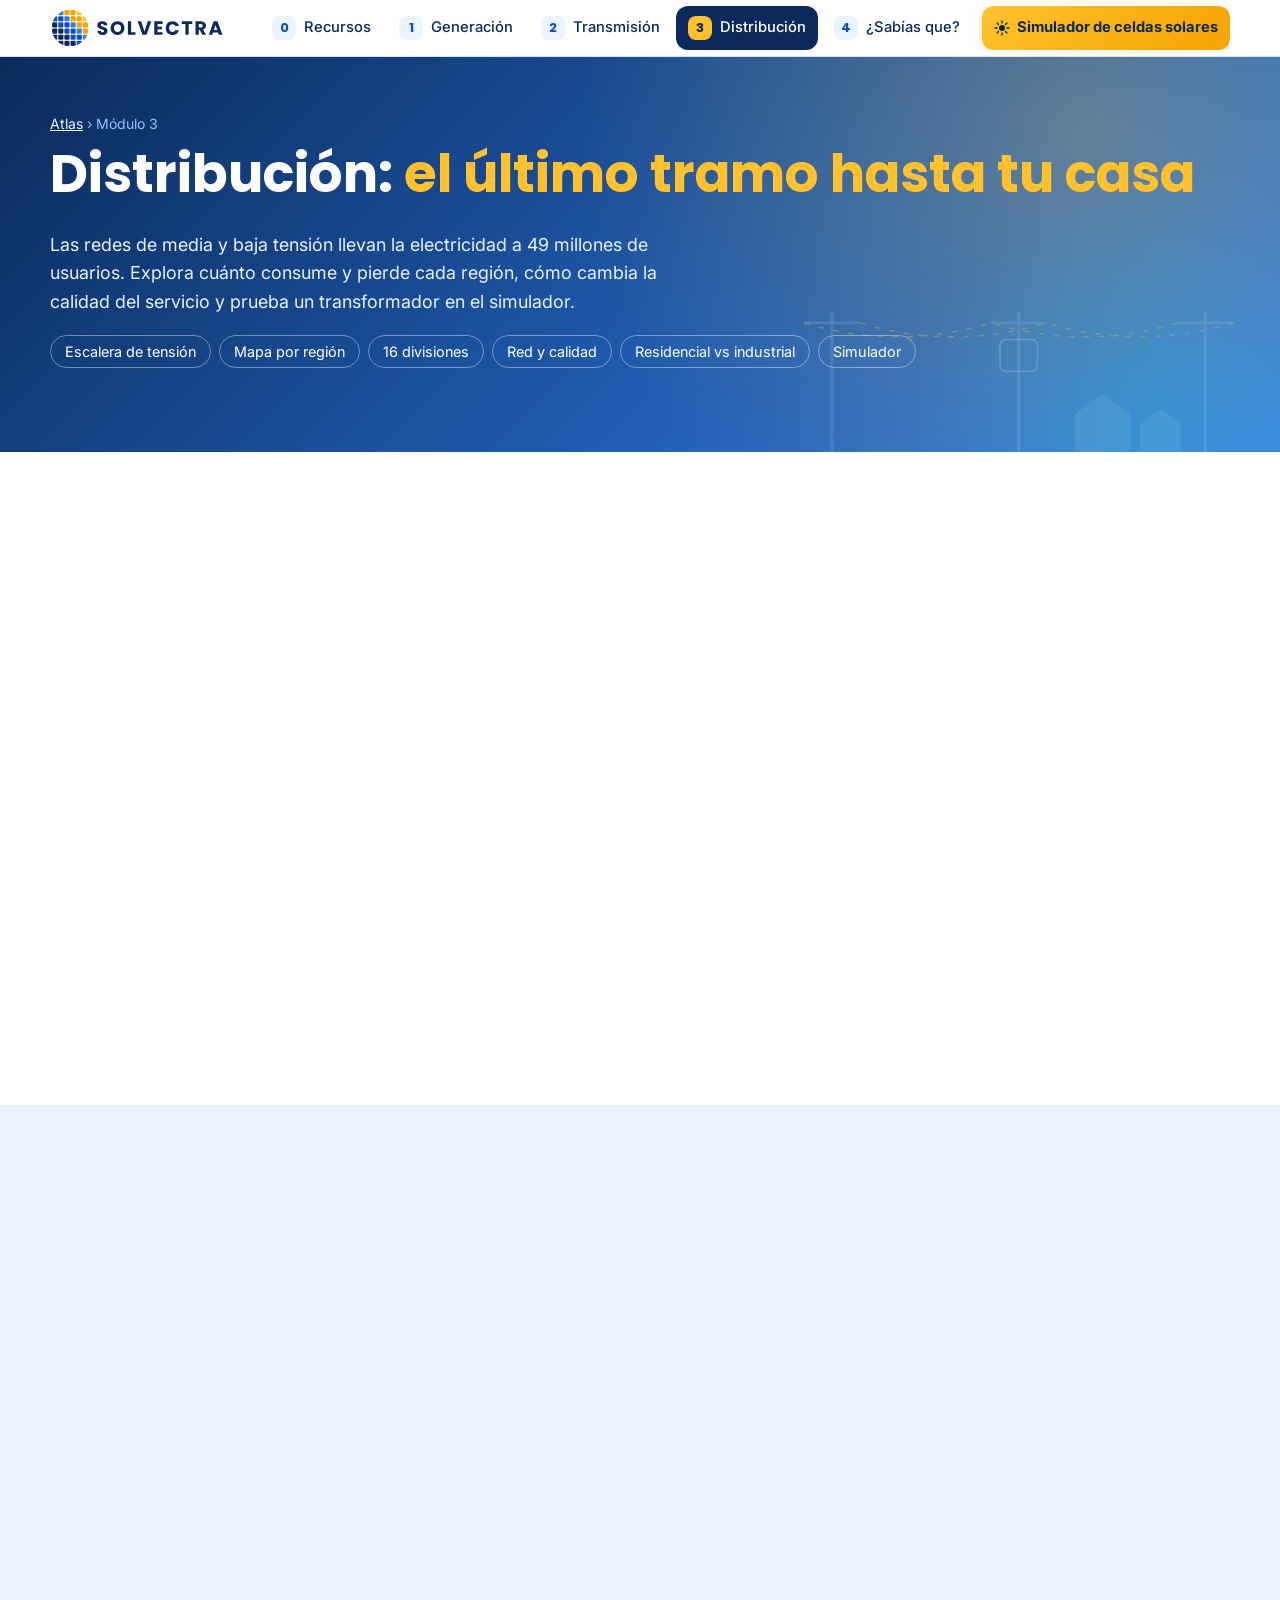
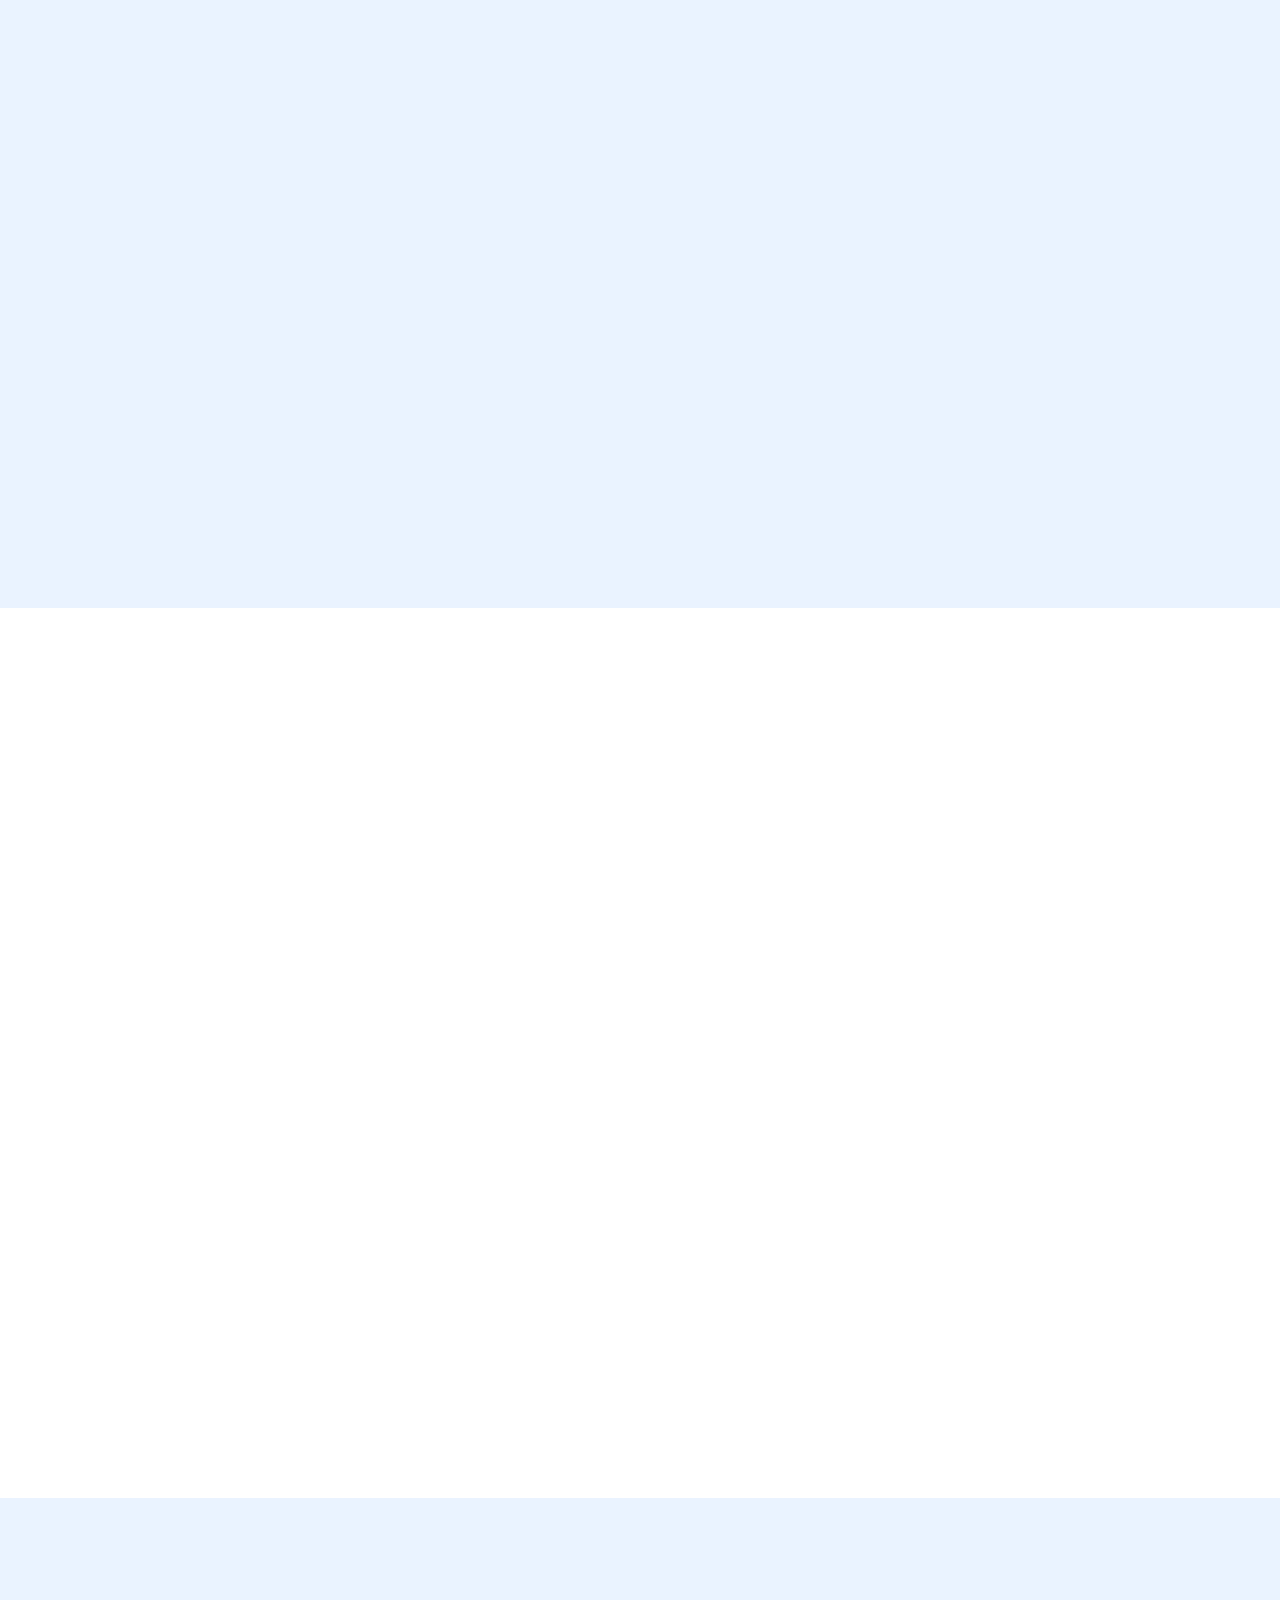
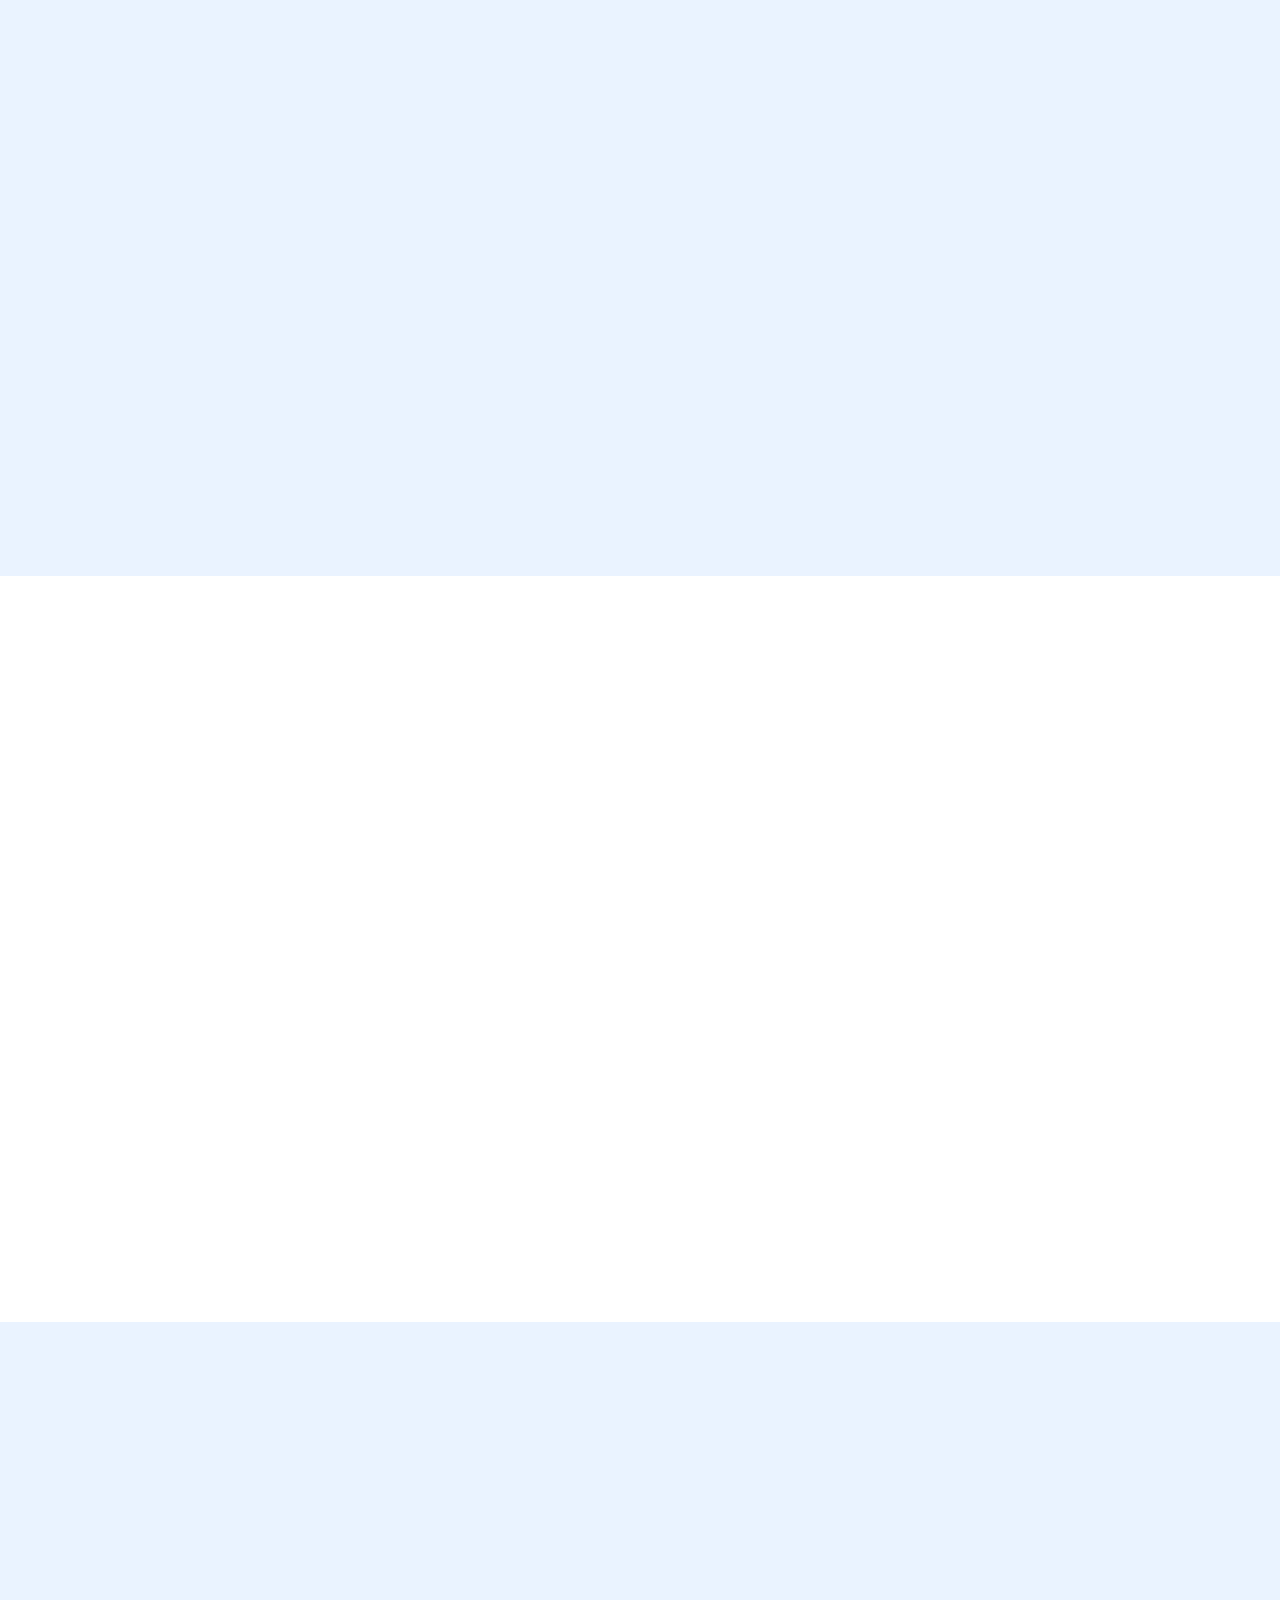
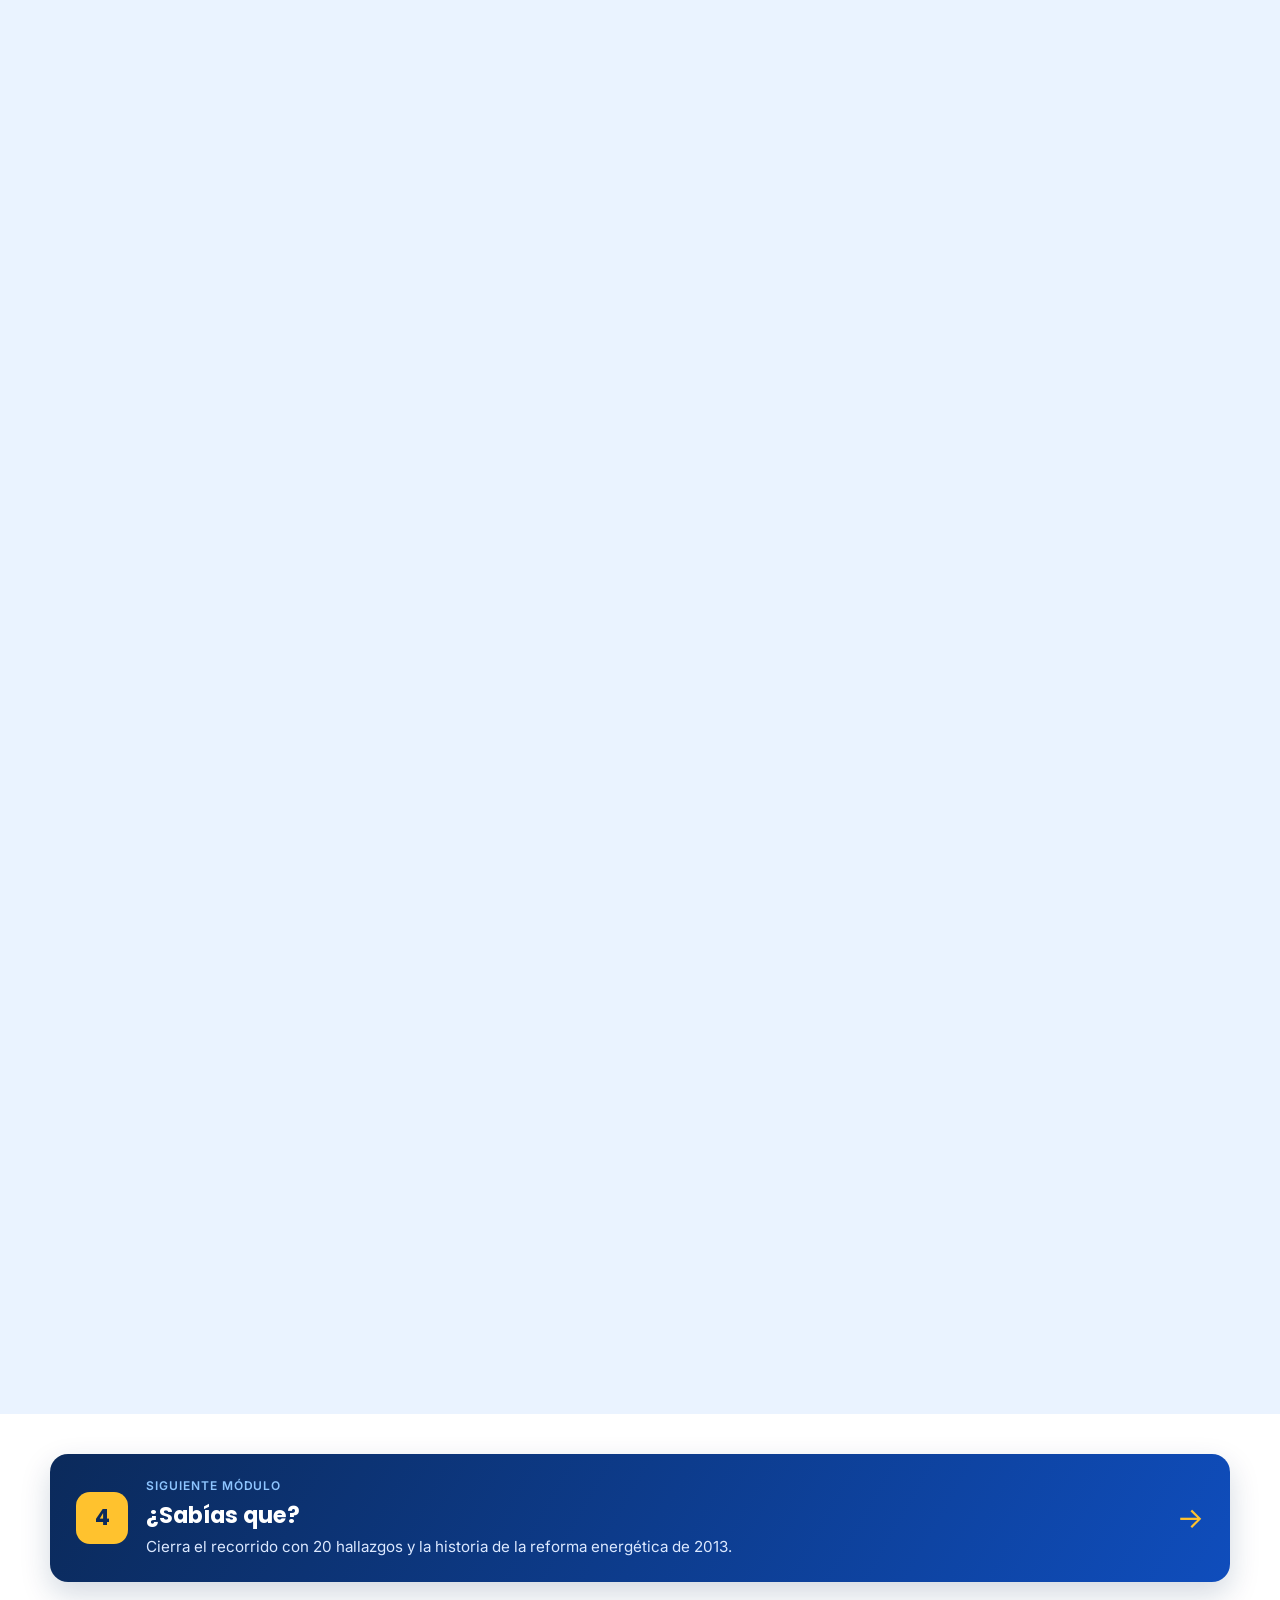
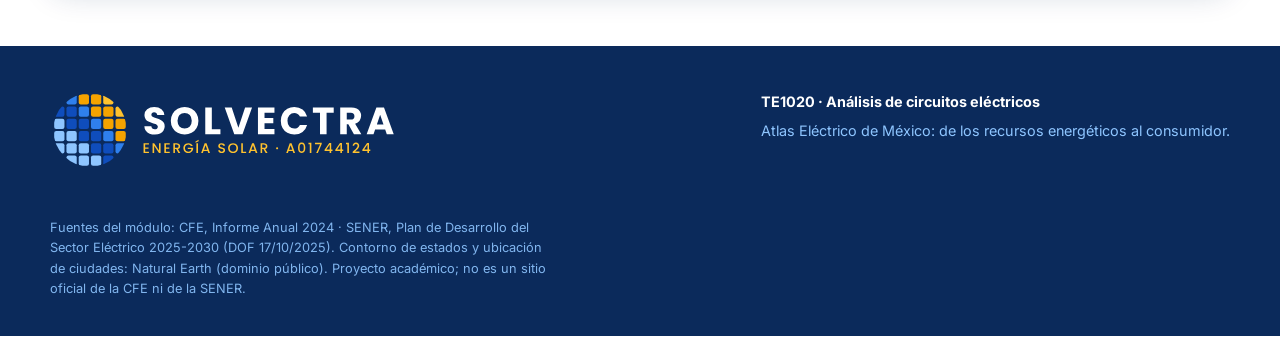
==== distribucion.html @ a03dd4be "Cambia el logo a Solvectra (barra, portada, pie, favicon e ícono) Co-Authored-By: Claude Opus 5.5 <n" ====
<!doctype html>
<html lang="es">
<head>
  <meta charset="utf-8">
  <meta name="viewport" content="width=device-width, initial-scale=1">
  <title>A01744124 · Atlas · 3 Distribución</title>
  <meta name="description" content="Módulo 3 del Atlas Eléctrico de México: usuarios, redes, pérdidas y calidad del servicio de distribución, y un simulador de transformador.">
  <meta name="theme-color" content="#0B2A5B">
  <link rel="icon" href="assets/favicon-solvectra.svg" type="image/svg+xml">
  <link rel="apple-touch-icon" href="assets/apple-touch-icon-solvectra.png">
  <link rel="preconnect" href="https://fonts.googleapis.com">
  <link rel="preconnect" href="https://fonts.gstatic.com" crossorigin>
  <link href="https://fonts.googleapis.com/css2?family=Inter:wght@400;500;600&family=Poppins:wght@600;700&display=swap" rel="stylesheet">
  <link rel="stylesheet" href="js/vendor/leaflet.css">
  <link rel="stylesheet" href="css/atlas.css?v=20261116">
</head>
<body>
<a class="saltar" href="#contenido">Saltar al contenido</a>

<header class="barra">
  <div class="contenedor">
    <a class="logo" href="index.html" aria-label="Atlas Eléctrico, inicio"><img src="assets/solvectra-horizontal.svg" alt="Solvectra"></a>
    <nav class="modulos" aria-label="Módulos del atlas">
      <a href="recursos.html"><span>0</span>Recursos</a>
      <a href="generacion.html"><span>1</span>Generación</a>
      <a href="transmision.html"><span>2</span>Transmisión</a>
      <a href="distribucion.html" aria-current="page"><span>3</span>Distribución</a>
      <a href="sabias-que.html"><span>4</span>¿Sabías que?</a>
      <a class="mod-solar" href="index.html#solar"><svg viewBox="0 0 24 24" width="16" height="16" aria-hidden="true" fill="currentColor"><circle cx="12" cy="12" r="4.5"/><path d="M12 1.5v3M12 19.5v3M1.5 12h3M19.5 12h3M4.6 4.6l2.1 2.1M17.3 17.3l2.1 2.1M4.6 19.4l2.1-2.1M17.3 6.7l2.1-2.1" stroke="currentColor" stroke-width="2" stroke-linecap="round" fill="none"/></svg>Simulador de celdas solares</a>
    </nav>
  </div>
</header>

<main id="contenido">
  <div class="hero hero-mod hero-gen hero-dx">
    <svg class="hero-torres" viewBox="0 0 600 200" aria-hidden="true" preserveAspectRatio="xMaxYMax meet">
      <g fill="none" stroke="rgba(255,255,255,.22)" stroke-width="3">
        <path d="M120 200 V50 M90 62 H150"/><path d="M320 200 V50 M290 62 H350"/><path d="M520 200 V50 M490 62 H550"/>
      </g>
      <rect x="300" y="80" width="40" height="34" rx="6" fill="none" stroke="rgba(255,255,255,.35)" stroke-width="2"/>
      <g fill="none" stroke="rgba(255,194,46,.6)" stroke-width="1.6">
        <path class="cable" d="M90 62 Q 190 92 290 62 Q 390 92 490 62"/><path class="cable" d="M150 62 Q 250 92 350 62 Q 450 92 550 62"/>
      </g>
      <g fill="rgba(255,255,255,.18)"><path d="M380 200 V160 l30 -22 30 22 V200z"/><path d="M450 200 V170 l22 -16 22 16 V200z"/></g>
    </svg>
    <div class="contenedor">
      <div>
        <p class="migas"><a href="index.html">Atlas</a> › Módulo 3</p>
        <h1>Distribución: <span>el último tramo hasta tu casa</span></h1>
        <p class="sub">Las redes de media y baja tensión llevan la electricidad a 49 millones de usuarios. Explora cuánto consume y pierde cada región, cómo cambia la calidad del servicio y prueba un transformador en el simulador.</p>
        <ul class="chips chips-hero" aria-label="Secciones del módulo"><li><a href="#cadena" style="color:inherit">Escalera de tensión</a></li><li><a href="#regiones" style="color:inherit">Mapa por región</a></li><li><a href="#divisiones" style="color:inherit">16 divisiones</a></li><li><a href="#red" style="color:inherit">Red y calidad</a></li><li><a href="#usuarios" style="color:inherit">Residencial vs industrial</a></li><li><a href="#simulador" style="color:inherit">Simulador</a></li></ul>
        <div class="hero-stats" id="hero-stats" aria-live="polite"></div>
      </div>
    </div>
  </div>

  <!-- Cadena de tensión -->
  <section id="cadena">
    <div class="contenedor revelar">
      <span class="etiqueta">¿Cómo baja la tensión?</span>
      <h2>De 400 kV al contacto de tu casa</h2>
      <p class="intro">Toca cada paso. La tensión se reduce en etapas con transformadores, porque la red de alta tensión es buena para viajar lejos y la baja tensión es segura para usar.</p>
      <div class="escalera" id="escalera" role="tablist" aria-label="Etapas de la tensión"></div>
      <div class="explica" id="escalera-explica" aria-live="polite"></div>
    </div>
  </section>

  <!-- Mapa por región -->
  <section id="regiones" class="alt">
    <div class="contenedor revelar">
      <span class="etiqueta">Mapa · Regiones de control</span>
      <h2>¿Dónde están los usuarios y dónde se pierde la energía?</h2>
      <p class="intro">Cada burbuja es una región del Plan: sus 7 gerencias del SIN y los tres sistemas de Baja California. Su tamaño muestra el indicador que elijas. Toca una burbuja para ver sus datos.</p>
      <div class="capa-bar">
        <div class="segmentado" role="group" aria-label="Indicador" id="ind">
          <button type="button" data-ind="usuarios" aria-pressed="true">Usuarios</button>
          <button type="button" data-ind="consumo" aria-pressed="false">Consumo final</button>
          <button type="button" data-ind="perdidas" aria-pressed="false">Pérdidas</button>
          <button type="button" data-ind="pperd" aria-pressed="false">Pérdidas %</button>
          <button type="button" data-ind="kwh" aria-pressed="false">kWh por habitante</button>
        </div>
        <div class="segmentado" role="group" aria-label="Año" id="anio-r">
          <button type="button" data-anio="2022" aria-pressed="false">2022</button><button type="button" data-anio="2023" aria-pressed="false">2023</button><button type="button" data-anio="2024" aria-pressed="true">2024</button>
        </div>
      </div>
      <div class="mapa-layout">
        <div class="mapa-envoltura">
          <div class="mapa mapa-tx" id="mapa" aria-label="Mapa de burbujas por región de control"></div>
          <ul class="leyenda" style="margin-top:10px" id="ley-mapa"></ul>
        </div>
        <aside class="detalle" id="detalle" aria-live="polite"></aside>
      </div>
      <div class="aviso" style="margin-top:16px"><strong>¿Por qué no hay un mapa de las 16 divisiones de la CFE?</strong> Los documentos del proyecto no publican el territorio de cada división, y sus límites no coinciden con los de los estados. Para no inventar fronteras, el mapa usa las regiones de control del Plan, que sí traen usuarios, consumo y pérdidas. Las 16 divisiones aparecen abajo con los datos que la CFE publica por división.</div>
      <p class="fuente" style="margin-top:14px" id="fuente-mapa"></p>
    </div>
  </section>

  <!-- Divisiones -->
  <section id="divisiones">
    <div class="contenedor revelar">
      <span class="etiqueta">Las 16 divisiones de distribución de la CFE</span>
      <h2>Lo que la CFE publica por división</h2>
      <p class="intro" id="intro-div"></p>
      <article class="panel" aria-labelledby="t-div">
        <div class="cab"><div><h3 id="t-div">Divisiones de distribución</h3><p class="desc" id="desc-div"></p></div>
          <button class="filtro" type="button" data-tabla="tabla-div" aria-expanded="false" aria-controls="tabla-div">Ver tabla</button></div>
        <div class="capa-bar" style="margin-top:0">
          <div class="segmentado" role="group" aria-label="Indicador por división">
            <button type="button" data-div="gd" aria-pressed="true">Solicitudes de generación distribuida</button>
            <button type="button" data-div="quejas" aria-pressed="false">Quejas ante Profeco</button>
          </div>
          <div class="segmentado" role="group" aria-label="Año">
            <button type="button" data-da="2022" aria-pressed="false">2022</button><button type="button" data-da="2023" aria-pressed="false">2023</button><button type="button" data-da="2024" aria-pressed="true">2024</button>
          </div>
        </div>
        <div class="lienzo" style="height:460px"><canvas id="g-div" role="img" aria-label="Barras horizontales por división de distribución"></canvas></div>
        <div class="tabla-envoltura" id="tabla-div" hidden></div>
        <p class="fuente" id="fuente-div"></p>
      </article>
    </div>
  </section>

  <!-- Red y calidad -->
  <section id="red" class="alt">
    <div class="contenedor revelar">
      <span class="etiqueta">Indicadores · Red, pérdidas y continuidad</span>
      <h2>La red de distribución de la CFE</h2>
      <div class="rejilla c2">
        <article class="panel" aria-labelledby="t-redes">
          <h3 id="t-redes">Kilómetros de red, 2024</h3>
          <p class="desc">Media tensión (más de 1 kV y menos de 69 kV) y baja tensión (1 kV o menos).</p>
          <div class="lienzo" style="height:240px"><canvas id="g-redes" role="img" aria-label="Barras de kilómetros de líneas de media, baja tensión y subtransmisión"></canvas></div>
          <div class="equipos" id="equipos"></div>
          <p class="fuente" id="fuente-redes"></p>
        </article>
        <article class="panel" aria-labelledby="t-cal">
          <h3 id="t-cal">Pérdidas y continuidad, 2022-2024</h3>
          <p class="desc">Indicadores del tablero de CFE Distribución. Menos es mejor en los cuatro.</p>
          <div class="multiples dx-mult" id="calidad"></div>
          <p class="fuente" id="fuente-cal"></p>
        </article>
      </div>
    </div>
  </section>

  <!-- Residencial vs industrial -->
  <section id="usuarios">
    <div class="contenedor revelar">
      <span class="etiqueta">Residencial contra industrial</span>
      <h2>Muchos usuarios, poco consumo; pocos usuarios, mucho consumo</h2>
      <p class="intro">Compara qué parte de los usuarios y qué parte de la energía vendida corresponde a cada tarifa del Suministro Básico de la CFE en 2024.</p>
      <article class="panel" aria-labelledby="t-tar">
        <div class="cab"><div><h3 id="t-tar">Usuarios y consumo por tarifa, 2024</h3><p class="desc">Barras al 100 %. Pasa el cursor para ver las cifras.</p></div>
          <button class="filtro" type="button" data-tabla="tabla-tar" aria-expanded="false" aria-controls="tabla-tar">Ver tabla</button></div>
        <ul class="leyenda" id="ley-tar"></ul>
        <div class="lienzo" style="height:200px"><canvas id="g-tar" role="img" aria-label="Barras al 100 % de usuarios y consumo por tarifa"></canvas></div>
        <div class="tabla-envoltura" id="tabla-tar" hidden></div>
        <div class="rejilla c2" id="contraste"></div>
        <p class="fuente" id="fuente-tar"></p>
      </article>
    </div>
  </section>

  <!-- Simulador -->
  <section id="simulador" class="alt">
    <div class="contenedor revelar">
      <span class="etiqueta">Simulador de transformador</span>
      <h2>Un transformador ideal, por dentro</h2>
      <p class="intro">Cambia la tensión del primario, la relación de espiras y la potencia aparente. La potencia que entra es la que sale; lo que cambia es el reparto entre tensión y corriente.</p>
      <div class="simulador">
        <div class="panel">
          <h3>Controles</h3>
          <div class="control">
            <label for="s-vp"><span>Tensión primaria, V<sub>p</sub></span> <span class="und">V</span></label>
            <div class="par"><input type="range" id="s-vp" min="120" max="34500" step="10" value="13800"><input type="number" id="n-vp" min="120" max="34500" step="10" value="13800" aria-label="Tensión primaria en volts"></div>
            <div class="filtros" id="vp-rapidos" role="group" aria-label="Tensiones de media tensión"></div>
          </div>
          <div class="control">
            <label for="s-a"><span>Relación de espiras, N<sub>p</sub> / N<sub>s</sub></span> <span class="und">adimensional</span></label>
            <div class="par"><input type="range" id="s-a" min="0.5" max="200" step="0.5" value="60"><input type="number" id="n-a" min="0.5" max="200" step="0.5" value="60" aria-label="Relación de espiras"></div>
          </div>
          <div class="control">
            <label for="s-s"><span>Potencia aparente, S</span> <span class="und">kVA</span></label>
            <div class="par"><input type="range" id="s-s" min="1" max="500" step="0.5" value="75"><input type="number" id="n-s" min="1" max="500" step="0.5" value="75" aria-label="Potencia aparente en kVA"></div>
          </div>
          <div class="botones"><button type="button" class="filtro" id="t-reset">Restablecer valores</button></div>
          <p class="aviso" style="margin-top:14px">Valores iniciales de ejemplo: 13,800 V (13.8 kV es un nivel de tensión que aparece en el Plan, Tabla 4.10), relación 60 y 75 kVA. No describen un transformador real de la CFE.</p>
        </div>
        <div class="panel">
          <h3>Resultados</h3>
          <div class="trafo" id="trafo" aria-hidden="true"></div>
          <div class="formula">V<sub>s</sub> = V<sub>p</sub> × N<sub>s</sub> / N<sub>p</sub></div>
          <div class="res-fila"><span>Tensión secundaria</span><output class="resultado" id="o-vs"></output></div>
          <div class="formula">I<sub>p</sub> = S / V<sub>p</sub> &nbsp;·&nbsp; I<sub>s</sub> = S / V<sub>s</sub></div>
          <div class="res-fila"><span>Corriente primaria</span><output class="resultado sec" id="o-ip"></output></div>
          <div class="res-fila"><span>Corriente secundaria</span><output class="resultado" id="o-is"></output></div>
          <div class="formula">V<sub>p</sub> × I<sub>p</sub> = V<sub>s</sub> × I<sub>s</sub></div>
          <div class="res-fila"><span>Comprobación</span><output class="resultado sec" id="o-chk"></output></div>
          <div id="o-tipo"></div>
          <details class="pasos"><summary>Ver el cálculo paso a paso</summary><div id="o-pasos"></div></details>
        </div>
      </div>
      <div class="rejilla c2" style="margin-top:20px">
        <article class="panel" aria-labelledby="t-tv">
          <h3 id="t-tv">Primario contra secundario</h3>
          <p class="desc">Escala logarítmica: la tensión baja tantas veces como sube la corriente.</p>
          <ul class="leyenda"><li><i style="background:#0F4DBC"></i>Primario</li><li><i style="background:#F5A300"></i>Secundario</li></ul>
          <div class="lienzo" style="height:260px"><canvas id="g-tv" role="img" aria-label="Barras de tensión y corriente en primario y secundario"></canvas></div>
        </article>
        <article class="panel" aria-labelledby="t-ta">
          <h3 id="t-ta">Tensión secundaria según la relación de espiras</h3>
          <p class="desc">Con tu tensión primaria. El punto marca tu relación.</p>
          <div class="lienzo" style="height:260px"><canvas id="g-ta" role="img" aria-label="Curva de tensión secundaria contra relación de espiras"></canvas></div>
        </article>
      </div>
      <article class="panel" style="margin-top:20px">
        <h3>Supuestos del transformador ideal</h3>
        <ul class="supuestos">
          <li><strong>Sin pérdidas.</strong> No hay pérdidas en el cobre (resistencia de los devanados) ni en el núcleo (histéresis y corrientes parásitas): la eficiencia es 100 % y V<sub>p</sub>·I<sub>p</sub> = V<sub>s</sub>·I<sub>s</sub>.</li>
          <li><strong>Acoplamiento perfecto.</strong> Todo el flujo magnético del primario atraviesa el secundario: no hay flujo de dispersión, por eso V<sub>p</sub>/V<sub>s</sub> = N<sub>p</sub>/N<sub>s</sub> exactamente.</li>
          <li><strong>Núcleo ideal.</strong> Permeabilidad infinita y sin saturación: no se necesita corriente de magnetización.</li>
          <li><strong>Monofásico o por fase.</strong> Las fórmulas son de un transformador monofásico. En uno trifásico se aplican por fase y la potencia total se reparte entre las tres.</li>
          <li><strong>Unidades consistentes.</strong> Tensión en volts (V), corriente en amperes (A), potencia aparente en voltamperes (VA): 1 kVA = 1,000 VA.</li>
          <li><strong>Un transformador real</strong> tiene eficiencia menor a 100 %, su tensión secundaria baja un poco con la carga y se calienta.</li>
        </ul>
        <p class="fuente">Fórmulas del enunciado del proyecto (TE1020). <span class="sello calculo">Cálculo</span> Todos los resultados del simulador son cálculos con los valores que eliges.</p>
      </article>
    </div>
  </section>
  <section class="siguiente-sec"><div class="contenedor"><a class="siguiente" href="sabias-que.html"><span class="sig-num">4</span><span><small>Siguiente módulo</small><strong>¿Sabías que?</strong><span class="sig-d">Cierra el recorrido con 20 hallazgos y la historia de la reforma energética de 2013.</span></span><span class="sig-flecha" aria-hidden="true">→</span></a></div></section>
</main>

<footer>
  <div class="contenedor">
    <img src="assets/solvectra-horizontal-oscuro.svg" alt="Solvectra · Energía solar · A01744124">
    <div>
      <p><strong style="color:#fff">TE1020 · Análisis de circuitos eléctricos</strong></p>
      <p>Atlas Eléctrico de México: de los recursos energéticos al consumidor.</p>
    </div>
    <p class="aparte">Fuentes del módulo: CFE, Informe Anual 2024 · SENER, Plan de Desarrollo del Sector Eléctrico 2025-2030 (DOF 17/10/2025). Contorno de estados y ubicación de ciudades: Natural Earth (dominio público). Proyecto académico; no es un sitio oficial de la CFE ni de la SENER.</p>
  </div>
</footer>
<a class="arriba" href="#" aria-label="Volver arriba">↑</a>

<script src="js/vendor/chart.umd.min.js"></script>
<script src="js/vendor/leaflet.js"></script>
<script src="js/distribucion.js?v=20261108b"></script>
<script>(function(){var n=document.querySelector(".modulos"),a=n&&n.querySelector("[aria-current]");if(n&&a&&n.scrollWidth>n.clientWidth){n.scrollLeft=a.offsetLeft-(n.clientWidth-a.offsetWidth)/2;}})();</script>
<script>(function(){var b=document.querySelector(".arriba");if(!b)return;function f(){b.classList.toggle("visible",scrollY>innerHeight*0.8);}addEventListener("scroll",f,{passive:true});f();})();</script>
</body>
</html>
---- css/atlas.css ----
/* =========================================================
   Atlas Eléctrico de México · A01744124
   Base: hoja de estilos de la landing Photon Labs (misma marca).
   Se conservan tokens, tipografías, tarjetas, hero y pie;
   se agregan componentes de tablero (datos, fuentes, mapas, gráficas).
   ========================================================= */
:root {
  /* Marca (idénticos a la landing y a paleta.json) */
  --azul-marino: #0B2A5B;
  --azul-principal: #0F4DBC;
  --azul-brillante: #2F80ED;
  --azul-cielo: #8EC5FF;
  --azul-hielo: #EAF3FF;
  --cian: #19C3E6;
  --amarillo: #FFC22E;
  --ambar: #F5A300;
  --crema: #FFF4D1;
  --tinta: #101828;
  --gris: #5B6B85;
  --borde: #D3E3FA;
  --blanco: #FFFFFF;
  --degradado: linear-gradient(135deg, #0B2A5B, #2F80ED);
  --degradado-sol: linear-gradient(135deg, #FFC22E, #F5A300);
  --radio: 20px;
  --sombra: 0 10px 30px rgba(11, 42, 91, .10);
  --fuente: "Inter", system-ui, -apple-system, "Segoe UI", Roboto, sans-serif;
  --fuente-titulos: "Poppins", "Inter", system-ui, sans-serif;

  /* Nuevo: tecnologías (paleta validada: CVD ΔE ≥ 9.1, normal ΔE ≥ 15 en orden de pila) */
  --t-carbon: #eb6834;
  --t-termica: #6250d6;
  --t-cc: #e34948;
  --t-nuclear: #008300;
  --t-otras: #e87ba4;
  --t-hidro: #2a78d6;
  --t-eolica: #1baf7a;
  --t-solar: #eda100;

  /* Nuevo: estados del dato (siempre con texto, nunca solo color) */
  --dato-oficial: #0F4DBC;
  --dato-calculo: #6B4E00;
  --dato-nd: #5B6B85;
}

* { box-sizing: border-box; }
[hidden] { display: none !important; }
html { scroll-behavior: smooth; }
body { margin: 0; font-family: var(--fuente); color: var(--tinta); background: var(--blanco); line-height: 1.6; -webkit-font-smoothing: antialiased; }
img, svg { max-width: 100%; display: block; }
a { color: var(--azul-principal); }
.contenedor { width: min(1180px, 100% - 32px); margin-inline: auto; }
h1, h2, h3, h4 { font-family: var(--fuente-titulos); line-height: 1.15; margin: 0 0 .5em; color: var(--azul-marino); }
h2 { font-size: clamp(1.6rem, 3.2vw, 2.3rem); font-weight: 700; }
h3 { font-size: 1.12rem; font-weight: 600; }
p { margin: 0 0 1em; }
:focus-visible { outline: 3px solid var(--amarillo); outline-offset: 2px; border-radius: 6px; }
.saltar { position: absolute; left: -999px; top: 8px; background: var(--amarillo); color: var(--azul-marino); padding: 8px 14px; border-radius: 999px; font-weight: 600; z-index: 50; }
.saltar:focus { left: 16px; }

/* ---------- Barra superior + navegación de módulos ---------- */
.barra { position: sticky; top: 0; z-index: 20; background: rgba(255,255,255,.94); backdrop-filter: blur(8px); border-bottom: 1px solid var(--borde); }
.barra .contenedor { display: flex; align-items: center; justify-content: space-between; gap: 16px; padding-block: 6px; }
.barra .logo img { height: 40px; width: auto; }
.modulos { display: flex; gap: 4px; overflow-x: auto; scrollbar-width: none; }
.modulos::-webkit-scrollbar { display: none; }
.modulos a { display: flex; align-items: center; gap: 8px; white-space: nowrap; text-decoration: none; color: var(--azul-marino); font-weight: 500; font-size: .92rem; padding: 10px 12px; border-radius: 12px; min-height: 44px; }
.modulos a span { display: inline-grid; place-items: center; width: 24px; height: 24px; border-radius: 8px; background: var(--azul-hielo); color: var(--azul-principal); font-family: var(--fuente-titulos); font-weight: 700; font-size: .8rem; }
.modulos a:hover { background: var(--azul-hielo); }
.modulos a[aria-current="page"] { background: var(--azul-marino); color: var(--blanco); }
.modulos a[aria-current="page"] span { background: var(--amarillo); color: var(--azul-marino); }

/* ---------- Hero (igual a la landing) ---------- */
.hero { background: radial-gradient(circle at 85% 20%, rgba(255,194,46,.28), transparent 45%), var(--degradado); color: var(--blanco); padding: clamp(44px, 7vw, 88px) 0; }
.hero .contenedor { display: grid; grid-template-columns: 1.3fr .8fr; gap: 48px; align-items: center; }
.hero h1 { color: var(--blanco); font-size: clamp(2rem, 4.6vw, 3.3rem); font-weight: 700; }
.hero h1 span { color: var(--amarillo); }
.hero p.sub { font-size: 1.12rem; color: var(--azul-hielo); max-width: 58ch; }
.hero .etiqueta { color: var(--azul-cielo); }
.hero-mod { padding: clamp(32px, 5vw, 56px) 0; }
.hero-mod .contenedor { grid-template-columns: 1fr; }
.migas { font-size: .88rem; color: var(--azul-cielo); margin-bottom: 8px; }
.migas a { color: var(--azul-hielo); }
.chips { display: flex; flex-wrap: wrap; gap: 8px; margin: 24px 0 32px; padding: 0; list-style: none; }
.chips li { border: 1px solid rgba(255,255,255,.4); border-radius: 999px; padding: 4px 14px; font-size: .9rem; color: var(--blanco); }
.botones { display: flex; flex-wrap: wrap; gap: 12px; }
.btn { display: inline-flex; align-items: center; min-height: 44px; padding: 10px 24px; border-radius: 999px; font-weight: 600; text-decoration: none; transition: transform .15s ease; border: 0; cursor: pointer; font: inherit; font-weight: 600; }
.btn:hover { transform: translateY(-2px); }
.btn-primario { background: var(--degradado-sol); color: var(--azul-marino); }
.btn-secundario { border: 2px solid rgba(255,255,255,.6); color: var(--blanco); background: transparent; }
.tarjeta-id { background: var(--blanco); border-radius: 28px; padding: 28px 24px 24px; box-shadow: 0 20px 50px rgba(0,0,0,.25); text-align: center; }
.tarjeta-id img { width: min(280px, 100%); margin-inline: auto; }
.tarjeta-id p { margin: 8px 0 0; font-size: .9rem; color: var(--gris); }
.tarjeta-id strong { color: var(--azul-marino); }

/* ---------- Secciones y tarjetas (iguales a la landing) ---------- */
section { padding: clamp(44px, 6vw, 76px) 0; }
section.alt { background: var(--azul-hielo); }
.etiqueta { display: inline-block; font-size: .8rem; font-weight: 600; letter-spacing: .08em; text-transform: uppercase; color: var(--azul-principal); margin-bottom: 8px; }
.intro { max-width: 72ch; color: var(--gris); font-size: 1.05rem; }
.rejilla { display: grid; gap: 20px; margin-top: 28px; }
.rejilla.c2 { grid-template-columns: repeat(2, 1fr); }
.rejilla.c3 { grid-template-columns: repeat(3, 1fr); }
.rejilla.c4 { grid-template-columns: repeat(4, 1fr); }
.rejilla.c5 { grid-template-columns: repeat(5, 1fr); }
.tarjeta { background: var(--blanco); border: 1px solid var(--borde); border-radius: var(--radio); padding: 24px; box-shadow: var(--sombra); }
.tarjeta p:last-child { margin-bottom: 0; }
.tarjeta .num { display: inline-grid; place-items: center; width: 40px; height: 40px; border-radius: 12px; background: var(--degradado); color: var(--blanco); font-family: var(--fuente-titulos); font-weight: 700; margin-bottom: 12px; }
.cita { border-left: 5px solid var(--amarillo); background: var(--blanco); padding: 18px 22px; border-radius: 0 var(--radio) var(--radio) 0; margin-top: 24px; color: var(--azul-marino); }

/* Tarjeta de módulo (portada) */
a.tarjeta-mod { text-decoration: none; color: inherit; display: flex; flex-direction: column; transition: transform .15s ease, box-shadow .15s ease; }
a.tarjeta-mod:hover { transform: translateY(-3px); box-shadow: 0 16px 36px rgba(11,42,91,.16); }
.tarjeta-mod p { color: var(--gris); font-size: .95rem; }
.tarjeta-mod .ir { margin-top: auto; font-weight: 600; color: var(--azul-principal); font-size: .92rem; }

/* ---------- Flujo de la energía ---------- */
.flujo { display: flex; align-items: stretch; gap: 8px; margin-top: 28px; flex-wrap: wrap; }
.flujo .paso { flex: 1 1 150px; background: var(--azul-marino); color: var(--blanco); border-radius: var(--radio); padding: 18px; text-align: center; }
.flujo .paso strong { display: block; font-family: var(--fuente-titulos); font-size: 1.02rem; }
.flujo .paso small { color: var(--azul-cielo); }
.flujo .flecha { align-self: center; color: var(--azul-principal); font-size: 1.6rem; font-weight: 700; }

/* ---------- NUEVO: sello de tipo de dato y alcance ---------- */
.sello { align-self: flex-start; width: max-content; display: inline-flex; align-items: center; gap: 6px; font-size: .75rem; font-weight: 600; letter-spacing: .02em; padding: 2px 10px; border-radius: 999px; border: 1px solid currentColor; white-space: nowrap; }
.sello::before { content: ""; width: 8px; height: 8px; border-radius: 50%; background: currentColor; }
.sello.oficial { color: var(--dato-oficial); background: var(--azul-hielo); }
.sello.calculo { color: var(--dato-calculo); background: var(--crema); }
.sello.calculo::before { border-radius: 2px; transform: rotate(45deg); }
.sello.nd { color: var(--dato-nd); background: #F2F4F8; border-style: dashed; }
.sello.nd::before { background: transparent; border: 2px solid currentColor; width: 6px; height: 6px; }
.alcance { font-size: .75rem; font-weight: 600; color: var(--azul-marino); background: var(--blanco); border: 1px solid var(--borde); border-radius: 6px; padding: 2px 8px; }

/* ---------- NUEVO: indicadores (KPI) ---------- */
.kpis { display: grid; grid-template-columns: repeat(4, 1fr); gap: 16px; margin-top: 24px; }
.kpi { background: var(--blanco); border: 1px solid var(--borde); border-radius: var(--radio); padding: 18px 20px; box-shadow: var(--sombra); display: flex; flex-direction: column; gap: 6px; }
.kpi .cab { display: flex; justify-content: space-between; align-items: center; gap: 8px; flex-wrap: wrap; }
.kpi .nombre { font-size: .88rem; color: var(--gris); font-weight: 500; }
.kpi .valor { font-family: var(--fuente-titulos); font-weight: 700; font-size: clamp(1.6rem, 3vw, 2.1rem); color: var(--azul-marino); line-height: 1.1; font-variant-numeric: tabular-nums; }
.kpi .valor small { font-family: var(--fuente); font-size: .9rem; font-weight: 500; color: var(--gris); }
.kpi .valor.nd { font-size: 1.15rem; color: var(--dato-nd); }
.kpi .pie { font-size: .78rem; color: var(--gris); border-top: 1px solid var(--borde); padding-top: 8px; margin-top: auto; }

/* ---------- NUEVO: tarjeta de gráfica / mapa ---------- */
.panel { background: var(--blanco); border: 1px solid var(--borde); border-radius: var(--radio); box-shadow: var(--sombra); padding: 20px; display: flex; flex-direction: column; gap: 12px; min-width: 0; }
.panel .cab { display: flex; justify-content: space-between; align-items: flex-start; gap: 12px; flex-wrap: wrap; }
.panel h3 { margin: 0; }
.panel .desc { margin: 2px 0 0; color: var(--gris); font-size: .92rem; }
.lienzo { position: relative; height: 340px; }
.mapa { height: 500px; border-radius: 14px; border: 1px solid var(--borde); overflow: hidden; background: var(--azul-hielo); }
.fuente { font-size: .78rem; color: var(--gris); border-top: 1px solid var(--borde); padding-top: 10px; }
.fuente strong { color: var(--azul-marino); font-weight: 600; }
.leyenda { display: flex; flex-wrap: wrap; gap: 6px 14px; list-style: none; margin: 0; padding: 0; font-size: .85rem; color: var(--tinta); }
.leyenda li { display: inline-flex; align-items: center; gap: 6px; }
.leyenda i { width: 12px; height: 12px; border-radius: 4px; display: inline-block; }
.leyenda b { font-weight: 600; }
.grupo-ley { font-size: .72rem; font-weight: 600; letter-spacing: .06em; text-transform: uppercase; color: var(--gris); }

/* Filtros (una sola fila sobre la gráfica) */
.filtros { display: flex; flex-wrap: wrap; gap: 8px; align-items: center; }
.filtro { display: inline-flex; align-items: center; gap: 6px; min-height: 40px; padding: 6px 14px; border-radius: 999px; border: 1px solid var(--borde); background: var(--blanco); color: var(--azul-marino); font: inherit; font-size: .88rem; font-weight: 500; cursor: pointer; }
.filtro i { width: 10px; height: 10px; border-radius: 3px; }
.filtro[aria-pressed="true"] { background: var(--azul-marino); border-color: var(--azul-marino); color: var(--blanco); }
.segmentado { display: inline-flex; border: 1px solid var(--borde); border-radius: 999px; padding: 3px; background: var(--azul-hielo); }
.segmentado button { border: 0; background: transparent; font: inherit; font-size: .85rem; font-weight: 600; color: var(--azul-marino); padding: 6px 14px; border-radius: 999px; min-height: 36px; cursor: pointer; }
.segmentado button[aria-pressed="true"] { background: var(--blanco); box-shadow: 0 1px 4px rgba(11,42,91,.15); }

/* Tablas (igual a la landing) */
.tabla-envoltura { overflow-x: auto; border-radius: 14px; border: 1px solid var(--borde); background: var(--blanco); }
table { border-collapse: collapse; width: 100%; min-width: 520px; }
th, td { padding: 10px 14px; text-align: left; border-bottom: 1px solid var(--borde); font-size: .9rem; }
th { background: var(--azul-marino); color: var(--blanco); font-weight: 600; }
td.n, th.n { text-align: right; font-variant-numeric: tabular-nums; }
tfoot td { font-weight: 700; background: var(--azul-hielo); color: var(--azul-marino); border-bottom: 0; }

/* ---------- NUEVO: aviso de dato / advertencia ---------- */
.aviso { background: var(--crema); border: 1px dashed var(--ambar); border-radius: 14px; padding: 12px 18px; color: var(--azul-marino); font-size: .92rem; }
.nodisp { border: 2px dashed var(--borde); border-radius: 14px; padding: 18px; color: var(--dato-nd); background: #F7F9FC; display: flex; flex-direction: column; gap: 4px; }
.nodisp strong { color: var(--azul-marino); }

/* ---------- NUEVO: simulador ---------- */
.simulador { display: grid; grid-template-columns: 1fr 1fr; gap: 20px; }
.control { display: flex; flex-direction: column; gap: 4px; margin-bottom: 14px; }
.control label { font-size: .88rem; font-weight: 600; color: var(--azul-marino); display: flex; justify-content: space-between; }
.control output { font-variant-numeric: tabular-nums; color: var(--azul-principal); }
.control input[type=range] { width: 100%; accent-color: var(--azul-principal); min-height: 32px; }
.control select { font: inherit; padding: 8px 10px; border-radius: 10px; border: 1px solid var(--borde); min-height: 44px; }
.formula { background: var(--azul-hielo); border-radius: 12px; padding: 10px 14px; font-family: ui-monospace, "SF Mono", Menlo, Consolas, monospace; font-size: .86rem; color: var(--azul-marino); margin: 8px 0; overflow-x: auto; }
.resultado { font-family: var(--fuente-titulos); font-weight: 700; font-size: 1.35rem; color: var(--azul-principal); border-bottom: 3px solid var(--amarillo); display: inline-block; margin: 4px 0 0; font-variant-numeric: tabular-nums; }
.resultado small { font-family: var(--fuente); font-weight: 500; font-size: .85rem; color: var(--gris); }

/* ---------- NUEVO: hallazgo (¿Sabías que?) ---------- */
.hallazgo { position: relative; padding-top: 28px; }
.hallazgo .tema { position: absolute; top: -12px; left: 20px; background: var(--degradado-sol); color: var(--azul-marino); font-size: .75rem; font-weight: 700; padding: 3px 12px; border-radius: 999px; }
.hallazgo .dato { font-family: var(--fuente-titulos); font-weight: 700; font-size: 1.7rem; color: var(--azul-principal); line-height: 1.1; }

/* ---------- Línea de tiempo (estilo "ruta" de la landing) ---------- */
.ruta { list-style: none; margin: 28px 0 0; padding: 0; position: relative; }
.ruta::before { content: ""; position: absolute; left: 19px; top: 8px; bottom: 8px; width: 3px; background: var(--azul-cielo); border-radius: 3px; }
.ruta li { position: relative; padding: 0 0 22px 64px; }
.ruta li::before { content: attr(data-s); position: absolute; left: 0; top: 0; width: 40px; height: 40px; border-radius: 50%; background: var(--degradado); color: var(--blanco); display: grid; place-items: center; font-family: var(--fuente-titulos); font-weight: 700; font-size: .72rem; box-shadow: 0 0 0 5px var(--azul-hielo); }
.ruta h3 { margin-bottom: 2px; }
.ruta .fecha { font-size: .85rem; color: var(--gris); }

/* Marcadores del mapa (letra + color: identidad nunca solo por color) */
.marcador { width: 26px; height: 26px; border-radius: 50%; border: 2px solid #fff; display: grid; place-items: center; color: #fff; font: 700 11px/1 var(--fuente); box-shadow: 0 2px 6px rgba(0,0,0,.35); }
.leaflet-popup-content { font-family: var(--fuente); font-size: .88rem; }
.leaflet-popup-content h4 { margin: 0 0 4px; font-size: 1rem; }

/* ---------- Pie (igual a la landing) ---------- */
footer { background: var(--azul-marino); color: var(--azul-hielo); padding: 44px 0 30px; }
footer .contenedor { display: flex; flex-wrap: wrap; justify-content: space-between; gap: 28px; align-items: flex-start; }
footer .contenedor > img { height: 80px; width: auto; }
footer p { margin: 0 0 6px; font-size: .9rem; color: var(--azul-cielo); max-width: 62ch; }
footer a { color: var(--amarillo); }
footer .aparte { margin-top: 20px; font-size: .8rem; opacity: .9; flex-basis: 100%; }

/* ---------- Responsivo ---------- */
@media (max-width: 1000px) {
  .rejilla.c5 { grid-template-columns: repeat(3, 1fr); }
  .kpis { grid-template-columns: repeat(2, 1fr); }
}
@media (max-width: 900px) {
  .hero .contenedor { grid-template-columns: 1fr; }
  .rejilla.c4 { grid-template-columns: repeat(2, 1fr); }
  .rejilla.c3, .rejilla.c2, .simulador { grid-template-columns: 1fr; }
  .flujo .flecha { display: none; }
  .barra .contenedor { flex-direction: column; align-items: stretch; gap: 0; }
  .barra .logo img { height: 34px; }
}
@media (max-width: 620px) {
  .rejilla.c4, .rejilla.c5, .kpis { grid-template-columns: 1fr; }
  .tarjeta-id { display: none; }
  .lienzo { height: 300px; }
  .mapa { height: 360px; }
}
@media (prefers-reduced-motion: reduce) {
  html { scroll-behavior: auto; }
  .btn, a.tarjeta-mod { transition: none; }
}

/* =========================================================
   Módulo 0 · Recursos energéticos
   ========================================================= */
:root { --r-fosil: #eb6834; --r-nuclear: #2a78d6; --r-renovable: #1baf7a; }

/* Definiciones con tooltip (cursor o foco de teclado) */
.def { position: relative; border-bottom: 2px dotted var(--azul-brillante); cursor: help; font-style: normal; font-weight: 600; color: inherit; }
.def .def-texto { position: absolute; left: 50%; bottom: calc(100% + 8px); transform: translateX(-50%); width: min(280px, 80vw); background: var(--azul-marino); color: var(--blanco); font-size: .82rem; font-weight: 400; line-height: 1.45; padding: 10px 12px; border-radius: 10px; box-shadow: 0 8px 24px rgba(11,42,91,.3); opacity: 0; visibility: hidden; transition: opacity .12s; z-index: 30; pointer-events: none; text-align: left; }
.def .def-texto { display: none; }
.def:hover .def-texto, .def:focus .def-texto, .def:focus-within .def-texto { display: block; opacity: 1; visibility: visible; }
@media (max-width: 620px) { .def .def-texto { position: fixed; left: 16px; right: 16px; bottom: 16px; top: auto; transform: none; width: auto; } }

/* Cadena recurso → electricidad */
.cadena-cab { display: grid; grid-template-columns: repeat(5, 1fr); gap: 8px; margin-top: 24px; }
.cadena-cab div { background: var(--azul-marino); color: var(--blanco); border-radius: 12px; padding: 10px 12px; font-size: .85rem; }
.cadena-cab b { display: block; font-family: var(--fuente-titulos); color: var(--amarillo); font-size: .78rem; }

/* Categorías */
.cat { border-top: 6px solid var(--c); }
.cat h3 { display: flex; align-items: center; gap: 8px; }
.cat h3 i { width: 14px; height: 14px; border-radius: 4px; background: var(--c); }
.cat ul { padding-left: 18px; margin: 8px 0; }
.cat li { margin-bottom: 4px; }
.conjuntos { display: grid; grid-template-columns: 1.2fr 1fr; gap: 20px; align-items: center; }

/* Clasificador */
.marcador-pts { font-family: var(--fuente-titulos); font-weight: 700; color: var(--azul-marino); font-size: 1.05rem; }
.retro { font-size: .86rem; border-radius: 10px; padding: 8px 10px; }
.retro.ok { background: #E8F6EE; color: #14532d; }
.retro.mal { background: #FDECEA; color: #7a1d14; }
.retro.matiz { background: var(--crema); color: #5c3d00; }
.retro b { display: block; }

/* Diagramas de conversión */
.diag-tabs { display: flex; flex-wrap: wrap; gap: 8px; margin-top: 20px; }
.diagrama { display: flex; flex-wrap: wrap; align-items: center; gap: 6px; margin-top: 18px; }
.etapa { min-height: 56px; min-width: 120px; flex: 1 1 120px; border-radius: 14px; border: 2px solid var(--borde); background: var(--blanco); font: inherit; font-weight: 600; color: var(--azul-marino); padding: 8px 12px; cursor: pointer; text-align: center; display: flex; flex-direction: column; align-items: center; justify-content: center; gap: 2px; }
.etapa small { font-weight: 500; color: var(--gris); font-size: .75rem; }
.etapa[aria-pressed="true"] { background: var(--azul-marino); border-color: var(--azul-marino); color: var(--blanco); }
.etapa[aria-pressed="true"] small { color: var(--azul-cielo); }
.diagrama .flecha { color: var(--azul-principal); font-weight: 700; font-size: 1.3rem; }
.explica { margin-top: 14px; background: var(--azul-hielo); border-radius: 14px; padding: 16px 18px; min-height: 96px; }
.explica h4 { margin: 0 0 4px; }
.explica .forma { display: inline-block; font-size: .78rem; font-weight: 600; color: var(--azul-principal); background: var(--blanco); border-radius: 999px; padding: 2px 10px; margin-bottom: 6px; }

/* Comparador */
.comp-tabla td:first-child { font-weight: 600; color: var(--azul-marino); width: 180px; }
.comp-tabla td { vertical-align: top; }

/* Indicadores de conciencia */
.conciencia { display: grid; grid-template-columns: repeat(auto-fit, minmax(260px, 1fr)); gap: 16px; margin-top: 24px; }
.mini { position: relative; height: 120px; }
.multiples { display: grid; grid-template-columns: repeat(4, 1fr); gap: 14px; margin-top: 16px; }
.multiples .panel { padding: 14px; gap: 6px; }
.multiples h4 { margin: 0; font-size: .92rem; }
.multiples .cifra { font-size: .82rem; color: var(--gris); }

/* Reflexión */
.pregunta { margin-top: 18px; }
.pregunta fieldset { border: 0; padding: 0; margin: 0; }
.pregunta legend { font-family: var(--fuente-titulos); font-weight: 600; color: var(--azul-marino); font-size: 1.02rem; margin-bottom: 8px; }
.pregunta .ref { font-size: .8rem; color: var(--gris); margin-bottom: 10px; }
.pregunta label { display: flex; gap: 10px; align-items: flex-start; padding: 10px 12px; border: 1px solid var(--borde); border-radius: 12px; margin-bottom: 8px; cursor: pointer; min-height: 44px; }
.pregunta label:hover { border-color: var(--azul-brillante); }
.pregunta input { margin-top: 4px; accent-color: var(--azul-principal); }
.pregunta label.correcta { border-color: #1a7f4e; background: #E8F6EE; }
.pregunta label.incorrecta { border-color: #b42318; background: #FDECEA; }

@media (max-width: 900px) {
  .cadena-cab { grid-template-columns: 1fr; }
  .conjuntos { grid-template-columns: 1fr; }
  .multiples { grid-template-columns: repeat(2, 1fr); }
  .diagrama .flecha { transform: rotate(90deg); flex-basis: 100%; text-align: center; }
  .etapa { flex-basis: 100%; }
}
@media (max-width: 620px) { .multiples { grid-template-columns: 1fr; } }
@media (min-width: 1100px) { .conciencia { grid-template-columns: repeat(5, minmax(0, 1fr)); } .conciencia .kpi .valor { font-size: 1.7rem; } }

/* =========================================================
   Módulo 1 · Generación
   ========================================================= */
.hero-gen { position: relative; overflow: hidden; }
.hero-gen::after { content: ""; position: absolute; inset: auto -10% -60% auto; width: 520px; height: 520px; border-radius: 50%; background: radial-gradient(circle, rgba(25,195,230,.25), transparent 65%); pointer-events: none; }
.hero-stats { display: grid; grid-template-columns: repeat(4, 1fr); gap: 14px; margin-top: 28px; position: relative; z-index: 1; }
.hstat { background: rgba(255,255,255,.1); border: 1px solid rgba(255,255,255,.22); border-radius: 18px; padding: 16px 18px; backdrop-filter: blur(6px); }
.hstat .k { font-size: .8rem; color: var(--azul-cielo); display: flex; justify-content: space-between; gap: 8px; }
.hstat .k em { font-style: normal; font-weight: 600; color: var(--blanco); background: rgba(255,255,255,.14); border-radius: 6px; padding: 0 6px; font-size: .72rem; }
.hstat .v { font-family: var(--fuente-titulos); font-weight: 700; font-size: clamp(1.5rem, 2.6vw, 2.1rem); color: var(--blanco); line-height: 1.15; font-variant-numeric: tabular-nums; }
.hstat .v small { font-family: var(--fuente); font-weight: 500; font-size: .85rem; color: var(--azul-cielo); }
.hstat .f { font-size: .72rem; color: var(--azul-cielo); opacity: .9; }

/* Barra de filtros fija */
.filtros-globales { position: sticky; top: 69px; z-index: 15; background: rgba(255,255,255,.95); backdrop-filter: blur(8px); border-bottom: 1px solid var(--borde); box-shadow: 0 6px 18px rgba(11,42,91,.06); }
.filtros-globales .contenedor { display: flex; flex-wrap: wrap; gap: 10px 18px; align-items: center; padding-block: 10px; }
.filtros-globales .grupo { display: flex; align-items: center; gap: 8px; }
.filtros-globales .rot { font-size: .75rem; font-weight: 600; letter-spacing: .06em; text-transform: uppercase; color: var(--gris); }
.filtros-globales .tecs { display: flex; gap: 6px; overflow-x: auto; scrollbar-width: none; flex: 1 1 320px; }
.filtros-globales .tecs::-webkit-scrollbar { display: none; }
.filtros-globales .filtro { min-height: 36px; padding: 4px 12px; white-space: nowrap; }

/* Explorador de tecnologías */
.explorador { display: grid; grid-template-columns: repeat(4, 1fr); gap: 14px; margin-top: 24px; }
.tec { position: relative; border-radius: 18px; padding: 18px; background: var(--blanco); border: 1px solid var(--borde); box-shadow: var(--sombra); display: flex; flex-direction: column; gap: 8px; transition: transform .2s ease, box-shadow .2s ease, opacity .2s; overflow: hidden; }
.tec::before { content: ""; position: absolute; inset: 0 0 auto 0; height: 4px; background: var(--c); }
.tec:hover { transform: translateY(-3px); box-shadow: 0 16px 36px rgba(11,42,91,.14); }
.tec.apagada { opacity: .38; }
.tec .ico { width: 44px; height: 44px; border-radius: 12px; display: grid; place-items: center; background: color-mix(in srgb, var(--c) 14%, white); color: var(--c); }
.tec .ico svg { width: 26px; height: 26px; }
.tec h3 { margin: 0; font-size: 1rem; }
.tec .tipo { font-size: .72rem; font-weight: 600; color: var(--gris); text-transform: uppercase; letter-spacing: .05em; }
.tec .pct { font-family: var(--fuente-titulos); font-weight: 700; font-size: 1.5rem; color: var(--azul-marino); font-variant-numeric: tabular-nums; }
.tec .pct small { font-family: var(--fuente); font-size: .8rem; font-weight: 500; color: var(--gris); }
.tec .barra-pct { height: 6px; border-radius: 6px; background: var(--azul-hielo); overflow: hidden; }
.tec .barra-pct i { display: block; height: 100%; background: var(--c); border-radius: 6px; transition: width .6s ease; }
.tec p { margin: 0; font-size: .85rem; color: var(--gris); }

/* Mapa con panel de detalle */
.mapa-layout { display: grid; grid-template-columns: 1.65fr 1fr; gap: 18px; margin-top: 20px; align-items: stretch; }
.mapa-layout .mapa { height: 560px; }
.detalle { background: var(--blanco); border: 1px solid var(--borde); border-radius: var(--radio); box-shadow: var(--sombra); padding: 20px; display: flex; flex-direction: column; gap: 12px; }
.detalle .vacio { color: var(--gris); display: grid; place-items: center; text-align: center; flex: 1; gap: 8px; }
.detalle .cab-c { display: flex; gap: 12px; align-items: center; }
.detalle .cab-c .ico { width: 48px; height: 48px; border-radius: 14px; display: grid; place-items: center; color: #fff; background: var(--c); flex: none; }
.detalle .cab-c .ico svg { width: 28px; height: 28px; }
.detalle h3 { margin: 0; font-size: 1.15rem; }
.detalle .ubic { font-size: .85rem; color: var(--gris); }
.detalle dl { display: grid; grid-template-columns: auto 1fr; gap: 8px 14px; margin: 0; font-size: .9rem; }
.detalle dt { color: var(--gris); }
.detalle dd { margin: 0; font-weight: 600; color: var(--azul-marino); font-variant-numeric: tabular-nums; }
.detalle .grande { font-family: var(--fuente-titulos); font-size: 1.6rem; }
.lista-c { list-style: none; margin: 0; padding: 0; max-height: 220px; overflow-y: auto; border-top: 1px solid var(--borde); padding-top: 8px; }
.lista-c li button { width: 100%; display: flex; justify-content: space-between; align-items: center; gap: 8px; padding: 8px 10px; border: 0; background: transparent; border-radius: 10px; font: inherit; font-size: .86rem; color: var(--tinta); cursor: pointer; text-align: left; min-height: 40px; }
.lista-c li button:hover, .lista-c li button[aria-current="true"] { background: var(--azul-hielo); }
.lista-c li button i { width: 10px; height: 10px; border-radius: 50%; flex: none; }
.lista-c li button span { flex: 1; }
.lista-c li button b { font-weight: 600; color: var(--azul-marino); font-variant-numeric: tabular-nums; }
.marcador { transition: transform .15s ease; }
.marcador.sel { transform: scale(1.35); box-shadow: 0 0 0 4px rgba(255,194,46,.9), 0 2px 6px rgba(0,0,0,.35); }

/* Ciclo combinado vs vapor */
.duelo { display: grid; grid-template-columns: 1fr auto 1fr; gap: 16px; align-items: stretch; margin-top: 20px; }
.duelo .vs { align-self: center; font-family: var(--fuente-titulos); font-weight: 700; color: var(--azul-principal); font-size: 1.4rem; width: 52px; height: 52px; border-radius: 50%; background: var(--azul-hielo); display: grid; place-items: center; }
.lado { border-radius: var(--radio); padding: 20px; background: var(--blanco); border: 1px solid var(--borde); box-shadow: var(--sombra); border-top: 6px solid var(--c); }
.lado h3 { margin: 0 0 4px; }
.lado .esq { margin: 10px 0; }
.lado .esq svg { width: 100%; height: auto; }
.metrica { display: grid; grid-template-columns: 1fr auto; gap: 4px 12px; font-size: .9rem; padding: 8px 0; border-bottom: 1px solid var(--borde); }
.metrica:last-child { border-bottom: 0; }
.metrica span { color: var(--gris); }
.metrica b { color: var(--azul-marino); font-variant-numeric: tabular-nums; text-align: right; }
.metrica .bar { grid-column: 1 / -1; height: 6px; background: var(--azul-hielo); border-radius: 6px; overflow: hidden; }
.metrica .bar i { display: block; height: 100%; background: var(--c); border-radius: 6px; transition: width .6s ease; }

/* Aparición al hacer scroll */
.revelar { opacity: 0; transform: translateY(18px); transition: opacity .6s ease, transform .6s ease; }
.revelar.visible { opacity: 1; transform: none; }

@media (max-width: 1000px) {
  .hero-stats { grid-template-columns: repeat(2, 1fr); }
  .explorador { grid-template-columns: repeat(2, 1fr); }
  .mapa-layout { grid-template-columns: 1fr; }
  .mapa-layout .mapa { height: 440px; }
}
@media (max-width: 900px) { .filtros-globales { top: 0; position: relative; } .duelo { grid-template-columns: 1fr; } .duelo .vs { justify-self: center; } }
@media (max-width: 620px) { .hero-stats, .explorador { grid-template-columns: 1fr 1fr; } .hstat { padding: 12px; } }
@media (prefers-reduced-motion: reduce) { .revelar { opacity: 1; transform: none; transition: none; } .tec, .barra-pct i, .metrica .bar i { transition: none; } }

/* =========================================================
   Módulo 2 · Transmisión
   ========================================================= */
.hero-tx .hero-torres { position: absolute; right: 0; bottom: 0; width: min(620px, 70%); height: auto; pointer-events: none; z-index: 0; }
.hero-tx .contenedor { position: relative; z-index: 1; }
.hero-tx .cable { stroke-dasharray: 6 10; animation: fluye 2.4s linear infinite; }
@keyframes fluye { to { stroke-dashoffset: -32; } }

.capa-bar { display: flex; flex-wrap: wrap; gap: 10px; align-items: center; margin-top: 20px; }
.chips-gcr { display: flex; flex-wrap: wrap; gap: 6px; align-items: center; margin-top: 12px; }
.chips-gcr .grupo-ley { margin-right: 4px; }
.chips-gcr .filtro { min-height: 36px; padding: 4px 12px; font-size: .84rem; }
.chips-gcr .filtro b { font-weight: 700; color: var(--azul-principal); margin-right: 2px; }
.filtro[aria-pressed="true"] b { color: inherit; }
.mapa-envoltura { position: relative; min-width: 0; }
#sistemas .mapa-layout { align-items: start; }
#sistemas .detalle { max-height: 620px; overflow-y: auto; }
#sistemas .mapa-tx { height: 560px; }
.mapa-tx { background: linear-gradient(180deg, #F5F9FF, #EAF3FF); }
.ley-mapa { margin-top: 10px; }
.ley-mapa .leyenda li { display: inline-flex; align-items: center; gap: 6px; }
.rayado { width: 18px; height: 12px; border-radius: 3px; background: #2a78d6 !important; outline: 2px dashed #eb6834; outline-offset: -2px; }
.zona { display: inline-flex; align-items: center; justify-content: center; min-width: 30px; height: 20px; padding: 0 6px; border-radius: 999px; background: var(--c); color: #fff; font: 700 10px/1 var(--fuente); border: 2px solid #fff; box-shadow: 0 1px 4px rgba(0,0,0,.35); transform: translate(-50%, -50%); white-space: nowrap; }
.leyenda .zona, .detalle .zona, .cab-det .zona { transform: none; box-shadow: none; border: 0; }
.grande-z { min-width: 48px; height: 48px; border-radius: 14px; font-size: 14px; }
.tip-edo { font-family: var(--fuente); font-size: .82rem; }
.cab-det { display: flex; gap: 12px; align-items: center; flex-wrap: wrap; }
.cab-det h3 { margin: 0; }
.sub-det { margin: 8px 0 0; font-size: .78rem; font-weight: 600; letter-spacing: .06em; text-transform: uppercase; color: var(--azul-principal); }
.mini-nota { font-size: .86rem; color: var(--tinta); background: var(--azul-hielo); border-radius: 12px; padding: 10px 12px; margin: 0; }
.gris { color: var(--gris); font-size: .88rem; margin: 0; }
.enlace { background: none; border: 0; padding: 0; font: inherit; color: var(--azul-principal); text-decoration: underline; cursor: pointer; }
.ranking { list-style: none; margin: 0; padding: 0; max-height: 400px; overflow-y: auto; display: flex; flex-direction: column; gap: 2px; }
.ranking button { width: 100%; display: grid; grid-template-columns: 9.5em 1fr auto; align-items: center; gap: 8px; border: 0; background: transparent; padding: 5px 6px; border-radius: 8px; font: inherit; font-size: .84rem; cursor: pointer; text-align: left; color: var(--tinta); min-height: 32px; }
.ranking button:hover { background: var(--azul-hielo); }
.ranking i { display: block; height: 8px; border-radius: 6px; background: var(--azul-principal); }
.ranking b { font-variant-numeric: tabular-nums; color: var(--azul-marino); font-weight: 600; }

/* Esquema */
.esquema-rej { grid-template-columns: 1.35fr 1fr; align-items: start; }
.esquema svg { width: 100%; height: auto; display: block; }
.caja-sin { fill: color-mix(in srgb, #2a78d6 8%, white); stroke: #2a78d6; stroke-width: 2; }
.caja-int { fill: var(--crema); stroke: var(--ambar); stroke-width: 1.5; }
.et-caja { font: 600 14px var(--fuente-titulos); fill: var(--azul-marino); }
.et-mini { font: 500 11px var(--fuente); fill: var(--gris); }
.nodo circle { fill: #2a78d6; stroke: #fff; stroke-width: 3; transition: r .2s; }
.nodo text { font: 700 13px var(--fuente); fill: #fff; text-anchor: middle; pointer-events: none; }
.nodo, .sis-bc { cursor: pointer; outline: none; }
.nodo.activo circle, .nodo:focus-visible circle { stroke: #FFC22E; stroke-width: 5; }
.sis-bc rect { fill: var(--c); stroke: #fff; stroke-width: 3; }
.sis-bc text { font: 700 13px var(--fuente); fill: #fff; text-anchor: middle; pointer-events: none; }
.sis-bc.activo rect, .sis-bc:focus-visible rect { stroke: #FFC22E; stroke-width: 5; }
.flujo-int { fill: none; stroke: #FFC22E; stroke-width: 3; stroke-dasharray: 7 7; animation: fluye 1.8s linear infinite; }
.corte line { stroke: #e34948; stroke-width: 3; stroke-linecap: round; }
.corte-i { background: repeating-linear-gradient(90deg, #e34948 0 4px, transparent 4px 7px) !important; }
.esq-info { margin: 10px 0 0; min-height: 3.2em; font-size: .92rem; background: var(--azul-hielo); border-radius: 12px; padding: 10px 14px; }
.hechos { margin: 0; padding-left: 1.2em; display: flex; flex-direction: column; gap: 10px; font-size: .92rem; }
.hechos small { display: block; color: var(--gris); font-size: .76rem; margin-top: 2px; }
.comercio { display: grid; grid-template-columns: 1fr 1fr; gap: 10px; }
.comercio div { background: var(--azul-hielo); border-radius: 12px; padding: 10px 12px; display: flex; flex-direction: column; }
.comercio span { font-size: .78rem; color: var(--gris); }
.comercio b { font-family: var(--fuente-titulos); color: var(--azul-marino); font-size: 1.2rem; font-variant-numeric: tabular-nums; }
.pt { width: 10px; height: 10px; border-radius: 3px; display: inline-block; box-shadow: 0 0 0 1.5px #fff; }
.filtro[aria-pressed="false"] .pt { opacity: .3; }

/* Simulador */
.linea-viva { padding: 12px 16px; position: relative; }
.linea-viva svg { width: 100%; height: 130px; display: block; }
.carga { fill: #FFC22E; stroke: #0B2A5B; stroke-width: 1.5; }
.lv-et { font: 600 13px var(--fuente); fill: var(--azul-marino); }
.lv-datos { position: absolute; top: 12px; left: 50%; transform: translateX(-50%); display: flex; gap: 10px; flex-wrap: wrap; justify-content: center; }
.lv-datos span { background: var(--azul-marino); color: #fff; border-radius: 999px; padding: 3px 12px; font-size: .82rem; font-weight: 600; font-variant-numeric: tabular-nums; }
.par { display: grid; grid-template-columns: 1fr 6.5em; gap: 10px; align-items: center; }
.par input[type="range"] { width: 100%; accent-color: var(--azul-principal); min-height: 32px; }
.par input[type="number"] { font: inherit; padding: 6px 8px; border: 1px solid var(--borde); border-radius: 10px; min-height: 40px; width: 100%; font-variant-numeric: tabular-nums; }
.control label { font-weight: 600; color: var(--azul-marino); font-size: .92rem; }
.und { font-weight: 500; color: var(--gris); font-size: .8rem; }
#kv-rapidos { margin-top: 6px; }
#kv-rapidos .filtro { min-height: 34px; padding: 3px 12px; font-size: .84rem; }
.res-fila { display: flex; justify-content: space-between; align-items: baseline; gap: 10px; padding: 6px 0; flex-wrap: wrap; }
.res-fila span { color: var(--gris); font-size: .9rem; }
.resultado.sec { font-size: 1.05rem; color: var(--azul-marino); border-bottom-color: var(--borde); }
.medidor { height: 10px; border-radius: 8px; background: var(--azul-hielo); overflow: hidden; margin: 4px 0 6px; }
.medidor div { height: 100%; border-radius: 8px; transition: width .35s ease, background .35s; }
.pasos { margin-top: 10px; font-size: .88rem; }
.pasos summary { cursor: pointer; color: var(--azul-principal); font-weight: 600; min-height: 32px; display: flex; align-items: center; }
.pasos ol { padding-left: 1.2em; margin: 6px 0 0; display: flex; flex-direction: column; gap: 4px; font-variant-numeric: tabular-nums; overflow-wrap: anywhere; }
.t-tens { margin: 28px 0 0; font-size: 1.15rem; }
.tens-rej { display: grid; grid-template-columns: repeat(4, 1fr); gap: 14px; margin-top: 14px; }
.tension { background: var(--blanco); border: 1px solid var(--borde); border-radius: var(--radio); box-shadow: var(--sombra); padding: 16px; display: flex; flex-direction: column; gap: 8px; transition: transform .2s; }
.tension.actual { border: 2px solid var(--amarillo); transform: translateY(-3px); }
.tension .kv { font-family: var(--fuente-titulos); font-weight: 700; font-size: 1.4rem; color: var(--azul-principal); }
.tension dl { display: grid; grid-template-columns: auto 1fr; gap: 4px 10px; margin: 0; font-size: .86rem; }
.tension dt { color: var(--gris); }
.tension dd { margin: 0; text-align: right; font-weight: 600; color: var(--azul-marino); font-variant-numeric: tabular-nums; }
.tension small { color: var(--gris); font-size: .78rem; }
#tensiones .mini-nota { margin-top: 14px; }
.supuestos { margin: 0; padding-left: 1.2em; display: flex; flex-direction: column; gap: 8px; }

@media (max-width: 1000px) {
  .esquema-rej { grid-template-columns: 1fr; }
  .tens-rej { grid-template-columns: repeat(2, 1fr); }
}
@media (max-width: 620px) {
  .mapa-tx { height: 380px !important; }
  .linea-viva svg { height: 100px; }
  .lv-datos { position: static; transform: none; margin-top: 6px; }
  .ranking button { grid-template-columns: 8em 1fr auto; }
}
@media (prefers-reduced-motion: reduce) { .hero-tx .cable, .flujo-int { animation: none; } .medidor div, .tension { transition: none; } }

/* =========================================================
   Módulo 3 · Distribución
   ========================================================= */
.escalera { display: grid; grid-template-columns: repeat(6, 1fr); gap: 8px; align-items: end; margin-top: 24px; height: 220px; }
.escalon { height: var(--h); border: 0; border-radius: 14px 14px 6px 6px; background: var(--c); color: #fff; font: inherit; cursor: pointer; display: flex; flex-direction: column; justify-content: flex-start; align-items: flex-start; gap: 4px; padding: 12px; text-align: left; transition: transform .2s, box-shadow .2s; min-width: 0; }
.escalon:nth-child(n+4) { color: var(--azul-marino); }
.escalon:hover { transform: translateY(-4px); }
.escalon[aria-selected="true"] { box-shadow: 0 0 0 4px var(--blanco), 0 0 0 7px var(--amarillo); }
.esc-v { font-family: var(--fuente-titulos); font-weight: 700; font-size: .95rem; line-height: 1.2; }
.esc-n { font-size: .8rem; font-weight: 500; opacity: .9; line-height: 1.2; }
.segmentado.inactivo { opacity: .4; pointer-events: none; }
.b-et { display: inline-block; transform: translate(-50%, -50%); font: 700 10px var(--fuente); color: #fff; text-shadow: 0 1px 2px rgba(0,0,0,.5); pointer-events: none; }
.equipos { display: grid; grid-template-columns: repeat(3, 1fr); gap: 10px; }
.equipos div { background: var(--azul-hielo); border-radius: 12px; padding: 10px 12px; display: flex; flex-direction: column; }
.equipos b { font-family: var(--fuente-titulos); color: var(--azul-marino); font-size: 1.15rem; font-variant-numeric: tabular-nums; }
.equipos span { font-size: .78rem; color: var(--gris); }
.dx-mult { grid-template-columns: 1fr 1fr; }
.kpi-mini { border: 1px solid var(--borde); border-radius: 14px; padding: 12px; display: flex; flex-direction: column; gap: 4px; min-width: 0; }
.kpi-mini .k { font-size: .82rem; color: var(--gris); }
.kpi-mini b { font-family: var(--fuente-titulos); color: var(--azul-marino); font-size: 1.3rem; font-variant-numeric: tabular-nums; }
.kpi-mini b small { font-family: var(--fuente); font-size: .75rem; color: var(--gris); font-weight: 500; }
.kpi-mini .mini { height: 70px; }
.mejora { color: #0a7a52; font-weight: 600; font-size: .78rem; }
.empeora { color: #b42318; font-weight: 600; font-size: .78rem; }
.contraste { border-radius: var(--radio); border: 1px solid var(--borde); border-top: 6px solid var(--c); padding: 16px 18px; display: grid; grid-template-columns: auto 1fr; gap: 2px 10px; align-items: baseline; }
.contraste .k { grid-column: 1 / -1; font-weight: 600; color: var(--azul-marino); margin-bottom: 4px; }
.contraste b { font-family: var(--fuente-titulos); font-size: 1.6rem; color: var(--c); font-variant-numeric: tabular-nums; }
.contraste span { color: var(--gris); font-size: .9rem; }
.contraste small { grid-column: 1 / -1; color: var(--tinta); font-size: .85rem; margin-top: 6px; }
.trafo svg { width: 100%; height: auto; max-height: 220px; display: block; }
.tr-t { font: 700 15px var(--fuente-titulos); fill: var(--azul-marino); }
.tr-s { font: 500 12px var(--fuente); fill: var(--gris); }
@media (max-width: 900px) {
  .escalera { grid-template-columns: repeat(3, 1fr); height: auto; align-items: stretch; }
  .escalon { height: auto; min-height: 84px; }
}
@media (max-width: 620px) { .equipos, .dx-mult { grid-template-columns: 1fr 1fr; } .escalera { grid-template-columns: 1fr 1fr; } }
@media (max-width: 620px) { .capa-bar .segmentado { flex-wrap: wrap; border-radius: 18px; } .capa-bar .segmentado button { flex: 1 1 auto; } }

/* =========================================================
   Módulo 4 · ¿Sabías que?
   ========================================================= */
.btn-chico { min-height: 40px; padding: 8px 18px; font-size: .9rem; }
#temas .filtro b, #rep-tabs .filtro b { font-weight: 700; margin-left: 2px; }
.hallazgos { display: grid; grid-template-columns: repeat(auto-fill, minmax(320px, 1fr)); gap: 18px; margin-top: 18px; }
.hallazgo-c { position: relative; background: var(--blanco); border: 1px solid var(--borde); border-radius: var(--radio); box-shadow: var(--sombra); padding: 20px; display: flex; flex-direction: column; gap: 10px; border-top: 6px solid var(--c); min-width: 0; transition: transform .2s, box-shadow .2s; }
.hallazgo-c:hover { transform: translateY(-3px); box-shadow: 0 16px 36px rgba(11,42,91,.14); }
.hallazgo-c.entra { animation: entra .45s ease both; }
@keyframes entra { from { opacity: 0; transform: translateY(14px); } to { opacity: 1; transform: none; } }
.hallazgo-c.destaca { box-shadow: 0 0 0 4px var(--amarillo), 0 16px 36px rgba(11,42,91,.18); }
.h-cab { display: flex; justify-content: space-between; align-items: center; }
.h-tema { font-size: .72rem; font-weight: 600; letter-spacing: .06em; text-transform: uppercase; color: var(--c); }
.h-num { font: 700 .8rem var(--fuente-titulos); color: var(--gris); background: var(--azul-hielo); border-radius: 8px; padding: 2px 8px; }
.hallazgo-c h3 { margin: 0; font-size: 1.08rem; line-height: 1.3; }
.h-valor { display: flex; flex-wrap: wrap; align-items: baseline; gap: 4px 10px; }
.h-valor b { font-family: var(--fuente-titulos); font-size: 2.2rem; line-height: 1; color: var(--azul-marino); font-variant-numeric: tabular-nums; }
.h-valor span { color: var(--gris); font-size: .9rem; }
.h-viz { min-height: 60px; }
.h-mas summary { cursor: pointer; font-weight: 600; color: var(--azul-principal); min-height: 32px; display: flex; align-items: center; }
.h-mas p { margin: 4px 0 0; font-size: .92rem; }
.conj { display: flex; justify-content: center; }
.cj { border-radius: 50%; border: 3px solid var(--c); background: color-mix(in srgb, var(--c) 10%, white); display: flex; flex-direction: column; align-items: center; justify-content: center; text-align: center; position: relative; }
.cj span { font-weight: 700; color: var(--c); font-size: .82rem; }
.cj small { font-size: .65rem; color: var(--gris); padding: 0 8px; }
.cj.limpia { width: 260px; height: 160px; border-radius: 80px; flex-direction: row; gap: 8px; padding-top: 18px; }
.cj.limpia > span { position: absolute; top: 6px; }
.cj.renov { width: 130px; height: 110px; }
.cj.nuc { width: 72px; height: 72px; }
.conj-l { list-style: none; padding: 0; margin: 10px 0 0; font-size: .82rem; display: flex; flex-direction: column; gap: 4px; }
.conj-l i { display: inline-block; width: 10px; height: 10px; border-radius: 50%; margin-right: 6px; }
.comp { display: grid; grid-template-columns: 1fr auto 1fr; gap: 8px; align-items: center; text-align: center; }
.comp div { background: var(--azul-hielo); border-radius: 12px; padding: 10px; display: flex; flex-direction: column; }
.comp b { font: 700 1.2rem var(--fuente-titulos); color: var(--azul-marino); }
.comp span, .comp small { font-size: .75rem; color: var(--gris); }
.comp .op { font: 700 1.4rem var(--fuente-titulos); color: var(--c); }
.casitas { display: flex; flex-wrap: wrap; gap: 4px; align-items: center; margin-top: 10px; color: var(--c); }
.casitas svg { width: 26px; height: 26px; }
.casitas small { width: 100%; color: var(--gris); font-size: .72rem; }
.mini-esc { list-style: none; padding: 0; margin: 0; display: grid; grid-template-columns: repeat(4, 1fr); gap: 6px; align-items: end; height: 110px; }
.mini-esc li { height: var(--h); background: color-mix(in srgb, var(--c) 75%, white); border-radius: 10px 10px 4px 4px; display: flex; align-items: flex-start; padding: 6px; }
.mini-esc span { font-size: .7rem; font-weight: 600; color: var(--azul-marino); line-height: 1.2; }

.t-sec { margin: 36px 0 12px; font-size: 1.3rem; }
.tiempo { display: flex; gap: 0; overflow-x: auto; margin-top: 18px; padding: 8px 2px 14px; scroll-snap-type: x mandatory; position: relative; }
.hito { flex: 0 0 150px; scroll-snap-align: center; background: none; border: 0; font: inherit; cursor: pointer; display: flex; flex-direction: column; align-items: flex-start; gap: 6px; padding: 0 10px 0 0; text-align: left; position: relative; color: var(--tinta); }
.hito::before { content: ""; position: absolute; top: 9px; left: 0; right: 0; height: 3px; background: var(--borde); }
.hito .punto { width: 20px; height: 20px; border-radius: 50%; background: var(--blanco); border: 4px solid var(--c, #2a78d6); position: relative; z-index: 1; transition: transform .2s; }
.hito[aria-selected="true"] .punto { transform: scale(1.35); background: var(--amarillo); }
.hito .h-fecha { font: 700 .82rem var(--fuente-titulos); color: var(--azul-principal); }
.hito .h-tit { font-size: .8rem; color: var(--gris); line-height: 1.3; }
.hito[aria-selected="true"] .h-tit { color: var(--azul-marino); font-weight: 600; }
.et-antes { --c: #98A2B3; } .et-reforma { --c: #2a78d6; } .et-2024 { --c: #1baf7a; }
.pt.et-antes, .pt.et-reforma, .pt.et-2024 { background: var(--c); }
.evento { margin-top: 6px; border-left: 6px solid var(--amarillo); }
.evento h3 { margin: 0; }
.evento .h-fecha.grande { font: 700 .9rem var(--fuente-titulos); color: var(--azul-principal); }
.actores { color: var(--gris); font-size: .9rem; margin: 0; }
.votos { display: flex; flex-direction: column; gap: 6px; }
.vb { height: 14px; border-radius: 8px; background: #e34948; overflow: hidden; }
.vb i { display: block; height: 100%; background: #1baf7a; }
.votos span { font-size: .88rem; }
.nav-ev { display: flex; justify-content: space-between; align-items: center; gap: 10px; }
.filtro:disabled { opacity: .4; cursor: default; }
.cadena-ref { display: grid; grid-template-columns: repeat(3, 1fr); gap: 14px; margin-top: 16px; }
.act { background: var(--blanco); border: 1px solid var(--borde); border-radius: var(--radio); padding: 16px; display: flex; flex-direction: column; gap: 8px; box-shadow: var(--sombra); animation: entra .4s ease both; }
.act-cab { display: flex; align-items: center; gap: 10px; }
.act-cab h4 { margin: 0; flex: 1; }
.act-i { width: 30px; height: 30px; border-radius: 10px; display: grid; place-items: center; background: var(--azul-hielo); color: var(--azul-principal); font: 700 .9rem var(--fuente-titulos); }
.cambio { font-size: .7rem; font-weight: 700; color: var(--azul-marino); background: var(--crema); border: 1px solid var(--ambar); border-radius: 999px; padding: 1px 8px; }
.act p { margin: 0; font-size: .9rem; }
.quien { align-self: flex-start; font-size: .72rem; font-weight: 600; border-radius: 6px; padding: 2px 8px; }
.quien.est { background: #E6F4EA; color: #0a7a52; }
.quien.mix { background: #FDEBDD; color: #a3470f; }
.debate { display: grid; grid-template-columns: 1fr 1fr; gap: 14px; }
.lado-d { border-radius: 14px; padding: 14px 16px; }
.lado-d h4 { margin: 0 0 6px; font-size: .95rem; }
.lado-d p { margin: 0; font-size: .9rem; }
.lado-d.pro { background: #E6F4EA; }
.lado-d.contra { background: #FDEBDD; }
#rep-tabs .filtro[aria-selected="true"] { background: var(--azul-marino); color: #fff; border-color: var(--azul-marino); }
@media (max-width: 900px) { .cadena-ref { grid-template-columns: 1fr 1fr; } .debate { grid-template-columns: 1fr; } }
@media (max-width: 620px) { .cadena-ref { grid-template-columns: 1fr; } .hallazgos { grid-template-columns: 1fr; } .cj.limpia { width: 230px; } }
@media (prefers-reduced-motion: reduce) { .hallazgo-c.entra, .act { animation: none; } }
.cambio.igual { background: var(--azul-hielo); border-color: var(--borde); color: var(--gris); font-weight: 600; }

.hechos-mem{display:grid;grid-template-columns:repeat(auto-fit,minmax(220px,1fr));gap:12px;margin:14px 0}.hechos-mem .panel{padding:14px}.hechos-mem h4{margin:0 0 6px;color:var(--azul-marino)}.hechos-mem p{margin:0 0 6px}
.conciencia .kpi { min-width: 0; } .conciencia .kpi .cab { flex-wrap: wrap; gap: 4px; } .conciencia .kpi .valor, .conciencia .kpi p { overflow-wrap: anywhere; }
/* Etapa 10: ilustración del hero de Distribución igual que Transmisión */
.hero-dx { position: relative; overflow: hidden; }
.hero-dx .hero-torres { position: absolute; right: 0; bottom: 0; width: min(560px, 60%); height: auto; pointer-events: none; z-index: 0; opacity: .55; }
.hero-dx .contenedor { position: relative; z-index: 1; }
.hero-dx .cable { stroke-dasharray: 6 10; animation: fluye 2.4s linear infinite; }
@media (max-width: 700px) { .hero-tx .hero-torres, .hero-dx .hero-torres { opacity: .25; width: 90%; } }
@media (prefers-reduced-motion: reduce) { .hero-dx .cable { animation: none; } }
/* Etapa 10: navegación común */
.chips-hero { margin: 18px 0 22px; }
.chips li a { text-decoration: none; }
.chips li:has(a:hover) { background: rgba(255,255,255,.14); }
.siguiente-sec { padding: 40px 0 64px; }
.siguiente { display: flex; align-items: center; gap: 18px; padding: 22px 26px; border-radius: 18px; background: linear-gradient(120deg, var(--azul-marino), var(--azul-principal)); color: #fff; text-decoration: none; box-shadow: 0 12px 30px rgba(11,42,91,.18); transition: transform .2s; }
.siguiente:hover, .siguiente:focus-visible { transform: translateY(-3px); }
.siguiente > span:nth-child(2) { display: flex; flex-direction: column; gap: 2px; flex: 1; }
.siguiente small { text-transform: uppercase; letter-spacing: .08em; font-size: .75rem; color: var(--azul-cielo); font-weight: 600; }
.siguiente strong { font-family: Poppins, sans-serif; font-size: 1.4rem; }
.sig-d { color: #dbe8ff; font-size: .95rem; }
.sig-num { display: grid; place-items: center; width: 52px; height: 52px; border-radius: 14px; background: var(--amarillo); color: var(--azul-marino); font-family: Poppins, sans-serif; font-weight: 700; font-size: 1.4rem; flex: none; }
.sig-flecha { font-size: 1.8rem; color: var(--amarillo); }
.arriba { position: fixed; right: 16px; bottom: 16px; width: 44px; height: 44px; border-radius: 50%; display: grid; place-items: center; background: var(--azul-marino); color: #fff; text-decoration: none; font-size: 1.2rem; box-shadow: 0 6px 18px rgba(11,42,91,.3); z-index: 900; opacity: .9; }
.arriba:hover, .arriba:focus-visible { background: var(--azul-principal); opacity: 1; }
@media (max-width: 600px) { .siguiente { padding: 16px; gap: 12px; } .siguiente strong { font-size: 1.15rem; } .sig-flecha { display: none; } }
@media (prefers-reduced-motion: reduce) { .siguiente { transition: none; } }
section[id] { scroll-margin-top: 80px; }
body:has(.filtros-globales) section[id] { scroll-margin-top: 150px; }
.modulos { position: relative; }
@media (max-width: 760px) { .modulos { -webkit-mask-image: linear-gradient(90deg, #000 calc(100% - 28px), transparent); mask-image: linear-gradient(90deg, #000 calc(100% - 28px), transparent); } }
.arriba { opacity: 0; pointer-events: none; transform: translateY(8px); transition: opacity .2s, transform .2s; }
.arriba.visible { opacity: .9; pointer-events: auto; transform: none; }
.arriba:focus-visible { opacity: 1; pointer-events: auto; transform: none; }
.arriba { border: 2px solid rgba(255,255,255,.85); }
.enlaces-pie { margin-top: 18px; padding-top: 14px; border-top: 1px solid rgba(255,255,255,.15); font-size: .9rem; } .enlaces-pie a { color: var(--azul-cielo); overflow-wrap: anywhere; }
/* Reforma: objetivo / cambio legal / resultado */
.tri-ref { display: grid; grid-template-columns: repeat(3, minmax(0, 1fr)); gap: 12px; margin: 12px 0 16px; }
.tri-ref > div { border: 1px solid var(--borde); border-radius: 12px; padding: 12px 14px; background: #fff; }
.tri-ref p { margin: 6px 0; font-size: .95rem; }
.tri-ref small { color: var(--gris); font-size: .8rem; }
.tri-et { display: inline-block; font-size: .72rem; font-weight: 700; text-transform: uppercase; letter-spacing: .06em; padding: 3px 8px; border-radius: 999px; }
.tri-et.obj { background: var(--azul-hielo); color: var(--azul-principal); }
.tri-et.ley { background: #FFF4D6; color: #7A5200; }
.tri-et.res { background: #E6F6EF; color: #0E6B4A; }
@media (max-width: 760px) { .tri-ref { grid-template-columns: 1fr; } }
/* Diagramas en celular: flecha hacia abajo sin rotar (la rotación tapaba las etapas) */
.diagrama .flecha { pointer-events: none; }
@media (max-width: 900px) {
  .diagrama .flecha { transform: none; flex-basis: 100%; text-align: center; font-size: 0; line-height: 1; }
  .diagrama .flecha::before { content: "↓"; font-size: 1.3rem; }
}

/* ---------- Módulo 0 · Juego de clasificación (arrastrar) ---------- */
.jg { scroll-margin-top: 108px; margin-top: 24px; background: var(--blanco); border: 1px solid var(--borde); border-radius: 24px; box-shadow: var(--sombra); padding: clamp(16px, 3vw, 28px); max-width: 860px; margin-inline: auto; position: relative; }
.jg::before { content: ""; position: absolute; inset: 0 0 auto 0; height: 160px; border-radius: 24px 24px 0 0; background: radial-gradient(120% 100% at 50% 0%, var(--azul-hielo), transparent 70%); pointer-events: none; }
.jg > * { position: relative; }
.jg-cab { display: flex; flex-wrap: wrap; gap: 10px 16px; justify-content: space-between; align-items: center; }
.jg-ronda { font-family: var(--fuente-titulos); font-weight: 600; color: var(--azul-marino); font-size: .98rem; }
.jg-ronda span { display: inline-block; margin-left: 8px; font-family: var(--fuente); font-weight: 600; font-size: .8rem; color: var(--gris); }
.jg-marcas { display: flex; gap: 8px; align-items: center; flex-wrap: wrap; }
.jg-m { display: inline-flex; align-items: center; gap: 6px; font-size: .84rem; color: var(--gris); background: var(--azul-hielo); border-radius: 999px; padding: 4px 12px; }
.jg-m b { font-family: var(--fuente-titulos); color: var(--azul-marino); font-size: 1rem; }
.jg-racha svg { width: 16px; height: 16px; fill: #C9D6EA; transition: fill .3s, transform .3s; }
.jg-racha.encendida { background: var(--crema); }
.jg-racha.encendida svg { fill: var(--ambar); transform: scale(1.2); }
.jg-reini { display: inline-flex; align-items: center; gap: 6px; min-height: 36px; padding: 4px 12px; border-radius: 999px; border: 1px solid var(--borde); background: var(--blanco); font: inherit; font-size: .84rem; font-weight: 600; color: var(--azul-marino); cursor: pointer; }
.jg-reini svg { width: 16px; height: 16px; fill: none; stroke: currentColor; stroke-width: 2.2; stroke-linecap: round; stroke-linejoin: round; }
.jg-reini:hover { border-color: var(--azul-brillante); }

.jg-prog { display: flex; gap: 3px; margin: 14px 0 6px; }
.jg-prog i { flex: 1; height: 6px; border-radius: 3px; background: #E3ECF8; transition: background .3s; }
.jg-prog i.actual { background: var(--azul-cielo); }
.jg-prog i.ok { background: #1a7f4e; }
.jg-prog i.matiz { background: var(--ambar); }
.jg-prog i.mal { background: #b42318; }

.jg-mesa { min-height: 300px; display: flex; flex-direction: column; align-items: center; justify-content: center; padding: 14px 0 6px; }
.jg-pila { position: relative; width: min(320px, 100%); min-height: 236px; display: grid; place-items: center; }
.jg-sombra { position: absolute; inset: 0; border-radius: 22px; background: var(--blanco); border: 1px solid var(--borde); }
.jg-sombra.s1 { transform: translateY(8px) rotate(-2.5deg) scale(.97); box-shadow: 0 6px 16px rgba(11,42,91,.08); }
.jg-sombra.s2 { transform: translateY(14px) rotate(3deg) scale(.94); opacity: .7; }

.jg-carta { position: relative; z-index: 2; width: 100%; min-height: 236px; border-radius: 22px; padding: 22px 22px 18px; display: flex; flex-direction: column; gap: 10px;
  background: linear-gradient(160deg, #FFFFFF 0%, var(--azul-hielo) 100%); border: 1px solid var(--borde);
  box-shadow: 0 14px 34px rgba(11,42,91,.16); cursor: grab; touch-action: none; user-select: none; -webkit-user-select: none; }
.jg-carta::after { content: ""; position: absolute; inset: auto 22px 0 22px; height: 4px; border-radius: 4px 4px 0 0; background: var(--degradado); }
.jg-carta[data-tipo="Tecnología"]::after { background: var(--degradado-sol); }
.jg-carta:focus-visible { outline-offset: 4px; }
.jg-carta.entra { animation: jg-reparte .45s cubic-bezier(.2,.9,.3,1.2); }
.jg-carta.agarrada { cursor: grabbing; box-shadow: 0 26px 50px rgba(11,42,91,.28); transition: box-shadow .2s; z-index: 5; }
.jg-carta.regresa { transition: transform .3s cubic-bezier(.2,.9,.3,1.3); }
.jg-carta.vuela { transition: transform .38s cubic-bezier(.5,0,.75,0), opacity .38s ease-in; }
.jg-tipo { align-self: flex-start; display: inline-flex; align-items: center; gap: 6px; font-size: .72rem; font-weight: 700; letter-spacing: .08em; text-transform: uppercase; color: var(--azul-principal); background: var(--blanco); border: 1px solid var(--borde); border-radius: 999px; padding: 3px 10px 3px 8px; }
.jg-tipo svg { width: 15px; height: 15px; fill: currentColor; stroke: currentColor; }
.jg-carta[data-tipo="Tecnología"] .jg-tipo { color: #8A5A00; }
.jg-carta h3 { font-size: clamp(1.5rem, 4.5vw, 1.9rem); margin: 6px 0 0; line-height: 1.1; }
.jg-pista { margin: 0; color: var(--gris); font-size: .92rem; }
.jg-agarre { margin-top: auto; align-self: center; display: inline-flex; align-items: center; gap: 4px; font-size: .74rem; font-weight: 600; letter-spacing: .06em; text-transform: uppercase; color: #8FA3C0; }
.jg-agarre i { width: 5px; height: 5px; border-radius: 50%; background: currentColor; }
.jg-agarre i:last-of-type { margin-right: 4px; }
.jg-ayuda { margin: 18px 0 0; font-size: .84rem; color: var(--gris); text-align: center; }
.jg-ayuda kbd { font-family: var(--fuente); font-size: .76rem; font-weight: 700; border: 1px solid var(--borde); border-bottom-width: 2px; border-radius: 6px; padding: 0 6px; background: var(--blanco); color: var(--azul-marino); }

.jg-botes { display: grid; grid-template-columns: repeat(3, 1fr); gap: 12px; margin-top: 10px; }
.jg-bote { position: relative; display: flex; flex-direction: column; align-items: center; gap: 2px; padding: 14px 8px 12px; border-radius: 18px; text-align: center;
  border: 2px dashed color-mix(in srgb, var(--c) 55%, white); background: color-mix(in srgb, var(--c) 7%, white); transition: transform .2s, background .2s, border-color .2s, box-shadow .2s; }
.jg-bote svg { width: 40px; height: 40px; fill: var(--c); stroke: var(--c); transition: transform .25s; }
.jg-bote strong { font-family: var(--fuente-titulos); color: var(--ct); font-size: 1rem; }
.jg-bote small { color: var(--gris); font-size: .76rem; }
.jg-n { position: absolute; top: 8px; right: 10px; min-width: 24px; height: 24px; padding: 0 6px; border-radius: 999px; background: var(--blanco); border: 1px solid color-mix(in srgb, var(--c) 40%, white); color: var(--ct); font-family: var(--fuente-titulos); font-weight: 700; font-size: .8rem; display: grid; place-items: center; }
.jg.arrastrando .jg-bote { border-color: var(--c); }
.jg-bote.sobre { transform: translateY(-6px) scale(1.04); background: color-mix(in srgb, var(--c) 18%, white); border-style: solid; box-shadow: 0 12px 26px color-mix(in srgb, var(--c) 35%, transparent); }
.jg-bote.sobre svg { transform: scale(1.15) rotate(-6deg); }
.jg-bote.pulso-ok { animation: jg-ok .6s ease; }
.jg-bote.pulso-mal { animation: jg-mal .45s ease; }

.jg-retro { position: relative; z-index: 2; width: min(520px, 100%); border-radius: 22px; padding: 20px; background: var(--blanco); border: 2px solid var(--borde); box-shadow: 0 14px 34px rgba(11,42,91,.14); animation: jg-voltea .4s ease; }
.jg-retro.ok { border-color: #1a7f4e; background: linear-gradient(180deg, #E8F6EE, #fff 55%); }
.jg-retro.mal { border-color: #b42318; background: linear-gradient(180deg, #FDECEA, #fff 55%); }
.jg-retro.matiz { border-color: var(--ambar); background: linear-gradient(180deg, var(--crema), #fff 55%); }
.jg-veredicto { display: flex; gap: 14px; align-items: flex-start; }
.jg-ico { flex: none; width: 44px; height: 44px; border-radius: 50%; display: grid; place-items: center; color: #fff; font-weight: 800; font-size: 1.3rem; }
.ok .jg-ico { background: #1a7f4e; } .mal .jg-ico { background: #b42318; } .matiz .jg-ico { background: var(--ambar); color: var(--azul-marino); }
.jg-veredicto h3 { margin: 2px 0 4px; font-size: 1.2rem; }
.ok h3 { color: #14532d; } .mal h3 { color: #7a1d14; } .matiz h3 { color: #5c3d00; }
.jg-donde { margin: 0; font-size: .88rem; color: var(--gris); line-height: 1.9; }
.jg-donde > span { font-weight: 600; color: var(--tinta); }
.jg-chip { display: inline-block; padding: 1px 10px; border-radius: 999px; font-size: .8rem; color: #fff; line-height: 1.6; }
.jg-chip[data-cat="fosil"] { background: #9A3A12; } .jg-chip[data-cat="nuclear"] { background: #1A4F99; } .jg-chip[data-cat="renovable"] { background: #0E6B48; }
.jg-exp { margin: 14px 0 0; font-size: .95rem; line-height: 1.6; }
.jg-entreronda { margin-top: 14px; padding: 12px 14px; border-radius: 14px; background: var(--azul-hielo); font-size: .88rem; }
.jg-entreronda strong { display: block; color: var(--azul-marino); }
.jg-sig { margin-top: 16px; width: 100%; justify-content: center; gap: 8px; }

.jg-fin { animation: jg-voltea .4s ease; }
.jg-resumen { display: flex; gap: 24px; align-items: center; flex-wrap: wrap; margin-top: 12px; }
.jg-resumen h3 { font-size: 1.4rem; margin-bottom: 4px; }
.jg-resumen > div:last-child { flex: 1 1 260px; }
.jg-resumen p { margin: 0 0 6px; }
.jg-dato { color: var(--gris); font-size: .9rem; }
.jg-anillo { flex: none; width: 128px; height: 128px; border-radius: 50%; display: grid; place-items: center;
  background: conic-gradient(var(--azul-brillante) calc(var(--p) * 1%), #E3ECF8 0); }
.jg-anillo span { width: 100px; height: 100px; border-radius: 50%; background: var(--blanco); display: flex; align-items: center; justify-content: center; font-family: var(--fuente-titulos); font-weight: 700; font-size: 2rem; color: var(--azul-marino); }
.jg-anillo small { font-size: .9rem; margin-left: 1px; }
.jg-acciones { display: flex; flex-wrap: wrap; gap: 10px; margin-top: 12px; }
.jg .btn-sec { background: var(--blanco); color: var(--azul-marino); border: 2px solid var(--borde); }
.jg-sub { margin: 22px 0 10px; font-size: .86rem; color: var(--gris); }
.jg-cols { display: grid; grid-template-columns: repeat(3, 1fr); gap: 12px; align-items: start; }
.jg-col { border-radius: 16px; padding: 12px; background: color-mix(in srgb, var(--c) 6%, white); border: 1px solid color-mix(in srgb, var(--c) 30%, white); }
.jg-col h4 { font-size: .95rem; margin-bottom: 8px; display: flex; align-items: center; gap: 8px; }
.jg-col h4::before { content: ""; width: 12px; height: 12px; border-radius: 3px; background: var(--c); }
.jg-lista { display: flex; flex-wrap: wrap; gap: 6px; }
.jg-item { background: var(--blanco); border-radius: 999px; border: 1px solid var(--borde); font-size: .84rem; }
.jg-item[open] { flex-basis: 100%; border-radius: 12px; }
.jg-item summary { list-style: none; cursor: pointer; display: flex; align-items: center; gap: 6px; padding: 4px 12px 4px 5px; min-height: 34px; font-weight: 600; color: var(--tinta); }
.jg-item summary::-webkit-details-marker { display: none; }
.jg-item p { margin: 0; padding: 0 12px 10px; color: var(--tinta); }
.jg-item p small { display: block; font-size: .7rem; font-weight: 700; letter-spacing: .06em; text-transform: uppercase; color: var(--gris); }
.jg-mini { flex: none; width: 20px; height: 20px; border-radius: 50%; display: grid; place-items: center; font-size: .7rem; color: #fff; font-weight: 800; }
.jg-item.ok .jg-mini { background: #1a7f4e; } .jg-item.mal .jg-mini { background: #b42318; } .jg-item.matiz .jg-mini { background: var(--ambar); color: var(--azul-marino); }
.jg-item.mal { border-color: #F3B8B2; }

@keyframes jg-reparte { from { opacity: 0; transform: translateY(-30px) rotate(-6deg) scale(.92); } to { opacity: 1; transform: none; } }
@keyframes jg-voltea { from { opacity: 0; transform: perspective(800px) rotateY(-50deg) scale(.95); } to { opacity: 1; transform: none; } }
@keyframes jg-ok { 0% { box-shadow: 0 0 0 0 rgba(26,127,78,.55); } 100% { box-shadow: 0 0 0 18px rgba(26,127,78,0); } }
@keyframes jg-mal { 0%, 100% { transform: none; } 25% { transform: translateX(-6px); } 50% { transform: translateX(6px); } 75% { transform: translateX(-3px); } }

@media (max-width: 640px) {
  .jg { border-radius: 18px; }
  .jg-mesa { min-height: 250px; }
  .jg-pila, .jg-carta { min-height: 200px; }
  .jg-carta { padding: 18px 18px 14px; }
  .jg-botes { gap: 8px; }
  .jg-bote { padding: 10px 4px 8px; border-radius: 14px; }
  .jg-bote svg { width: 30px; height: 30px; }
  .jg-bote strong { font-size: .88rem; }
  .jg-bote small { display: none; }
  .jg-n { top: 4px; right: 4px; min-width: 20px; height: 20px; font-size: .72rem; }
  .jg-teclas { display: none; }
  .jg-cols { grid-template-columns: 1fr; }
  .jg-anillo { width: 104px; height: 104px; } .jg-anillo span { width: 80px; height: 80px; font-size: 1.6rem; }
}
@media (hover: none) { .jg-teclas { display: none; } }
@media (prefers-reduced-motion: reduce) {
  .jg-carta.entra, .jg-retro, .jg-fin, .jg-bote.pulso-ok, .jg-bote.pulso-mal { animation: none; }
  .jg-carta.vuela, .jg-carta.regresa, .jg-bote, .jg-bote svg { transition: none; }
}

/* Generación · selector de unidad (% / GWh) */
.cab-acc { display: flex; gap: 8px; align-items: center; flex-wrap: wrap; }
.segmentado.chico button { min-height: 32px; padding: 4px 12px; font-size: .8rem; }
.segmentado.chico button[data-uni="pct"] { min-width: 40px; }

/* ---------- Laboratorio solar (landing) ---------- */
.sr-only { position: absolute; width: 1px; height: 1px; overflow: hidden; clip: rect(0 0 0 0); white-space: nowrap; }
.sello.medido { color: #0B5C73; background: #E3F8FD; }
.sello.medido::before { border-radius: 2px; }
.sello.placa { color: #5A3FB0; background: #F1ECFF; }
.sello.placa::before { border-radius: 2px; transform: rotate(45deg); }
.sello.confirmar { color: #8A3B00; background: var(--crema); border-style: dashed; }
.sello.confirmar::before { background: transparent; border: 2px solid currentColor; width: 6px; height: 6px; }

.pos-rejilla { align-items: stretch; }
.pos-card { background: var(--blanco); border: 1px solid var(--borde); border-radius: var(--radio); box-shadow: var(--sombra); padding: 0; display: flex; flex-direction: column; overflow: hidden; transition: transform .2s, box-shadow .2s, border-color .2s; }
.pos-card.activa { border-color: var(--azul-brillante); box-shadow: 0 0 0 3px rgba(47,128,237,.22), var(--sombra); }
.pos-cab { display: flex; gap: 14px; align-items: center; padding: 16px 18px 10px; background: linear-gradient(180deg, var(--azul-hielo), var(--blanco)); }
.pos-ico { flex: none; width: 64px; height: 52px; border-radius: 14px; background: var(--blanco); border: 1px solid var(--borde); display: grid; place-items: center; }
.pos-ico svg { width: 52px; height: 42px; }
.pos-cab h3 { margin: 0; font-size: 1.05rem; }
.pos-cab p { margin: 2px 0 0; color: var(--gris); font-size: .84rem; line-height: 1.35; }
.pos-med { display: grid; grid-template-columns: 1fr 1fr; gap: 10px; padding: 6px 18px 4px; }
.pos-m { border: 1px solid var(--borde); border-radius: 14px; padding: 8px; display: flex; flex-direction: column; gap: 6px; min-width: 0; }
.pos-m .k { font-size: .76rem; font-weight: 600; letter-spacing: .05em; text-transform: uppercase; color: var(--gris); }
.pos-m b { font-family: var(--fuente-titulos); font-size: 1.45rem; color: var(--azul-marino); line-height: 1; font-variant-numeric: tabular-nums; }
.pos-m b small { font-family: var(--fuente); font-size: .8rem; font-weight: 500; color: var(--gris); margin-left: 2px; }
.pos-m img { width: 100%; height: 64px; object-fit: cover; border-radius: 8px; border: 1px solid var(--borde); background: var(--azul-hielo); }
.pos-m .sello { font-size: .68rem; padding: 1px 8px; }
.pos-calc { margin: 8px 18px 0; padding: 10px 12px; border-radius: 12px; background: var(--crema); font-size: .84rem; color: var(--azul-marino); line-height: 1.45; }
.pos-calc b { font-variant-numeric: tabular-nums; }
.pos-pie { margin-top: auto; padding: 14px 18px 18px; }
.pos-pie .filtro { width: 100%; justify-content: center; font-weight: 600; }

.sol-seg { align-self: flex-start; flex-wrap: wrap; border-radius: 18px; }
.sol-seg button { min-height: 36px; }
.res-r { font-family: var(--fuente-titulos); font-weight: 700; color: var(--azul-principal); font-variant-numeric: tabular-nums; text-align: right; min-width: 6.5em; font-size: .95rem; }
.placa-grid { display: grid; grid-template-columns: 1fr 1fr; gap: 10px; margin-top: 10px; }
.placa-grid label { display: flex; flex-direction: column; gap: 4px; font-size: .82rem; font-weight: 600; color: var(--azul-marino); }
.placa-grid input { font: inherit; padding: 6px 8px; border: 1px solid var(--borde); border-radius: 10px; min-height: 40px; width: 100%; font-variant-numeric: tabular-nums; }
.nota-placa { margin: 10px 0 8px; font-size: .84rem; color: var(--gris); }
.nota-placa.error { color: #8A1C12; font-weight: 600; }
.solar-fig { margin: 0 0 14px; border-radius: 18px; overflow: hidden; border: 1px solid var(--borde); }
.solar-fig svg { width: 100%; height: auto; display: block; }
.solar-kpis { display: grid; grid-template-columns: repeat(2, 1fr); gap: 10px; margin-bottom: 10px; }
.sub-res { margin: 14px 0 0; font-size: .95rem; }
.solar-sim .panel { min-width: 0; }
@media (max-width: 900px) { .solar-sim { grid-template-columns: 1fr; } }
@media (max-width: 560px) { .placa-grid, .pos-med { grid-template-columns: 1fr; } .pos-m img { height: 80px; } }
@media (prefers-reduced-motion: reduce) { .pos-card { transition: none; } }

/* Botón «Simulador de celdas solares» (barra superior y portada) */
.modulos a.mod-solar { background: var(--degradado-sol); color: var(--azul-marino); font-weight: 700; margin-left: 6px; gap: 7px; box-shadow: 0 2px 8px rgba(245,163,0,.35); }
.modulos a.mod-solar:hover { background: var(--degradado-sol); filter: brightness(1.05); transform: translateY(-1px); }
.btn.btn-solar { background: var(--degradado-sol); color: var(--azul-marino); font-weight: 700; display: inline-flex; align-items: center; gap: 8px; border: 0; box-shadow: 0 6px 18px rgba(245,163,0,.4); }
.btn.btn-solar:hover { filter: brightness(1.06); transform: translateY(-1px); }
@media (max-width: 560px) {
  .sol-seg { display: flex; width: 100%; border-radius: 16px; }
  .sol-seg button { flex: 1 1 0; padding: 6px 4px; font-size: .78rem; white-space: nowrap; }
  #solar-svg text { font-size: 15px; }
}
.placa-chips { display: flex; flex-wrap: wrap; gap: 6px; margin: 4px 0 16px; }
.chip-p { display: inline-flex; align-items: center; gap: 6px; border: 1px solid var(--borde); background: var(--azul-hielo); border-radius: 999px; padding: 3px 10px; font-size: .82rem; color: var(--azul-marino); font-variant-numeric: tabular-nums; }
.chip-p .sello { font-size: .68rem; padding: 0 8px; }

/* ---------- Efecto fotoeléctrico (animación de la celda) ---------- */
.foto-controles { display: flex; flex-wrap: wrap; gap: 12px 20px; align-items: flex-end; justify-content: space-between; margin: 4px 0 12px; }
.btn-foto { border: 1px solid var(--borde); background: var(--blanco); color: var(--azul-marino); font: inherit; font-weight: 600; font-size: .85rem; min-height: 40px; padding: 6px 16px; border-radius: 999px; cursor: pointer; }
.btn-foto:hover { background: var(--azul-hielo); }
.foto-lienzo { border: 1px solid var(--borde); border-radius: 14px; background: linear-gradient(180deg, #fff 0%, #F6FAFF 100%); overflow: hidden; }
.foto-lienzo canvas { display: block; max-width: 100%; }
.foto-leyenda { list-style: none; display: flex; flex-wrap: wrap; gap: 8px 18px; padding: 0; margin: 10px 0 14px; font-size: .84rem; color: var(--tinta); }
.foto-leyenda li { display: inline-flex; align-items: center; gap: 6px; }
.lg { display: inline-flex; align-items: center; justify-content: center; width: 16px; height: 16px; border-radius: 50%; font-style: normal; font-size: 12px; font-weight: 700; line-height: 1; }
.lg-ph { background: linear-gradient(135deg, #2F80ED, #FFC22E 60%, #e4572e); width: 10px; height: 10px; }
.lg-e { background: #2F80ED; color: #fff; }
.lg-h { background: #FFF4D1; color: #B87400; border: 1.5px solid #B87400; }
.lg-q { background: #E8590C; width: 8px; height: 8px; }
.eg { background: var(--azul-hielo); border-radius: 12px; padding: 12px 14px 14px; margin-bottom: 12px; }
.eg-tit { font-size: .9rem; margin-bottom: 26px; color: var(--azul-marino); }
.eg-barra { position: relative; height: 14px; border-radius: 8px; background: linear-gradient(90deg, #cfd8e6, #e6ecf5); }
.eg-vis { position: absolute; top: 0; bottom: 0; background: linear-gradient(90deg, #e4572e, #FFC22E, #3cb371, #2F80ED, #6b3fd0); border-radius: 8px; opacity: .8; }
.eg-umbral { position: absolute; top: -6px; bottom: -6px; width: 0; border-left: 2px dashed var(--azul-marino); }
.eg-umbral b { position: absolute; bottom: 100%; left: 0; transform: translateX(-50%); white-space: nowrap; font-size: .74rem; color: var(--azul-marino); margin-bottom: 1px; }
.eg-foton { position: absolute; top: -4px; width: 4px; height: 22px; margin-left: -2px; border-radius: 2px; box-shadow: 0 0 0 2px #fff; }
.eg-escala { position: relative; height: 16px; margin-top: 8px; font-size: .72rem; color: #475467; }
.eg-escala span { position: absolute; transform: translateX(-50%); }
.eg-escala span:first-child { transform: none; }
.eg-escala span:last-child { transform: translateX(-70%); }
.foto-resumen { background: var(--crema); border-left: 4px solid var(--amarillo); padding: 10px 14px; border-radius: 8px; font-size: .92rem; margin: 0 0 14px; }
.foto-pasos { padding-left: 22px; margin: 0 0 14px; display: grid; gap: 8px; font-size: .92rem; }
.foto-nota { background: #fff; border: 1px solid var(--borde); border-radius: 10px; padding: 10px 14px; font-size: .9rem; margin: 0 0 10px; }
.foto-nota.prueba { background: var(--azul-hielo); border-color: transparent; }
@media (max-width: 620px) { .foto-controles { align-items: stretch; } .foto-controles .segmentado { flex-wrap: wrap; border-radius: 18px; } .foto-controles .segmentado button { flex: 1 1 auto; } .btn-foto { width: 100%; } }
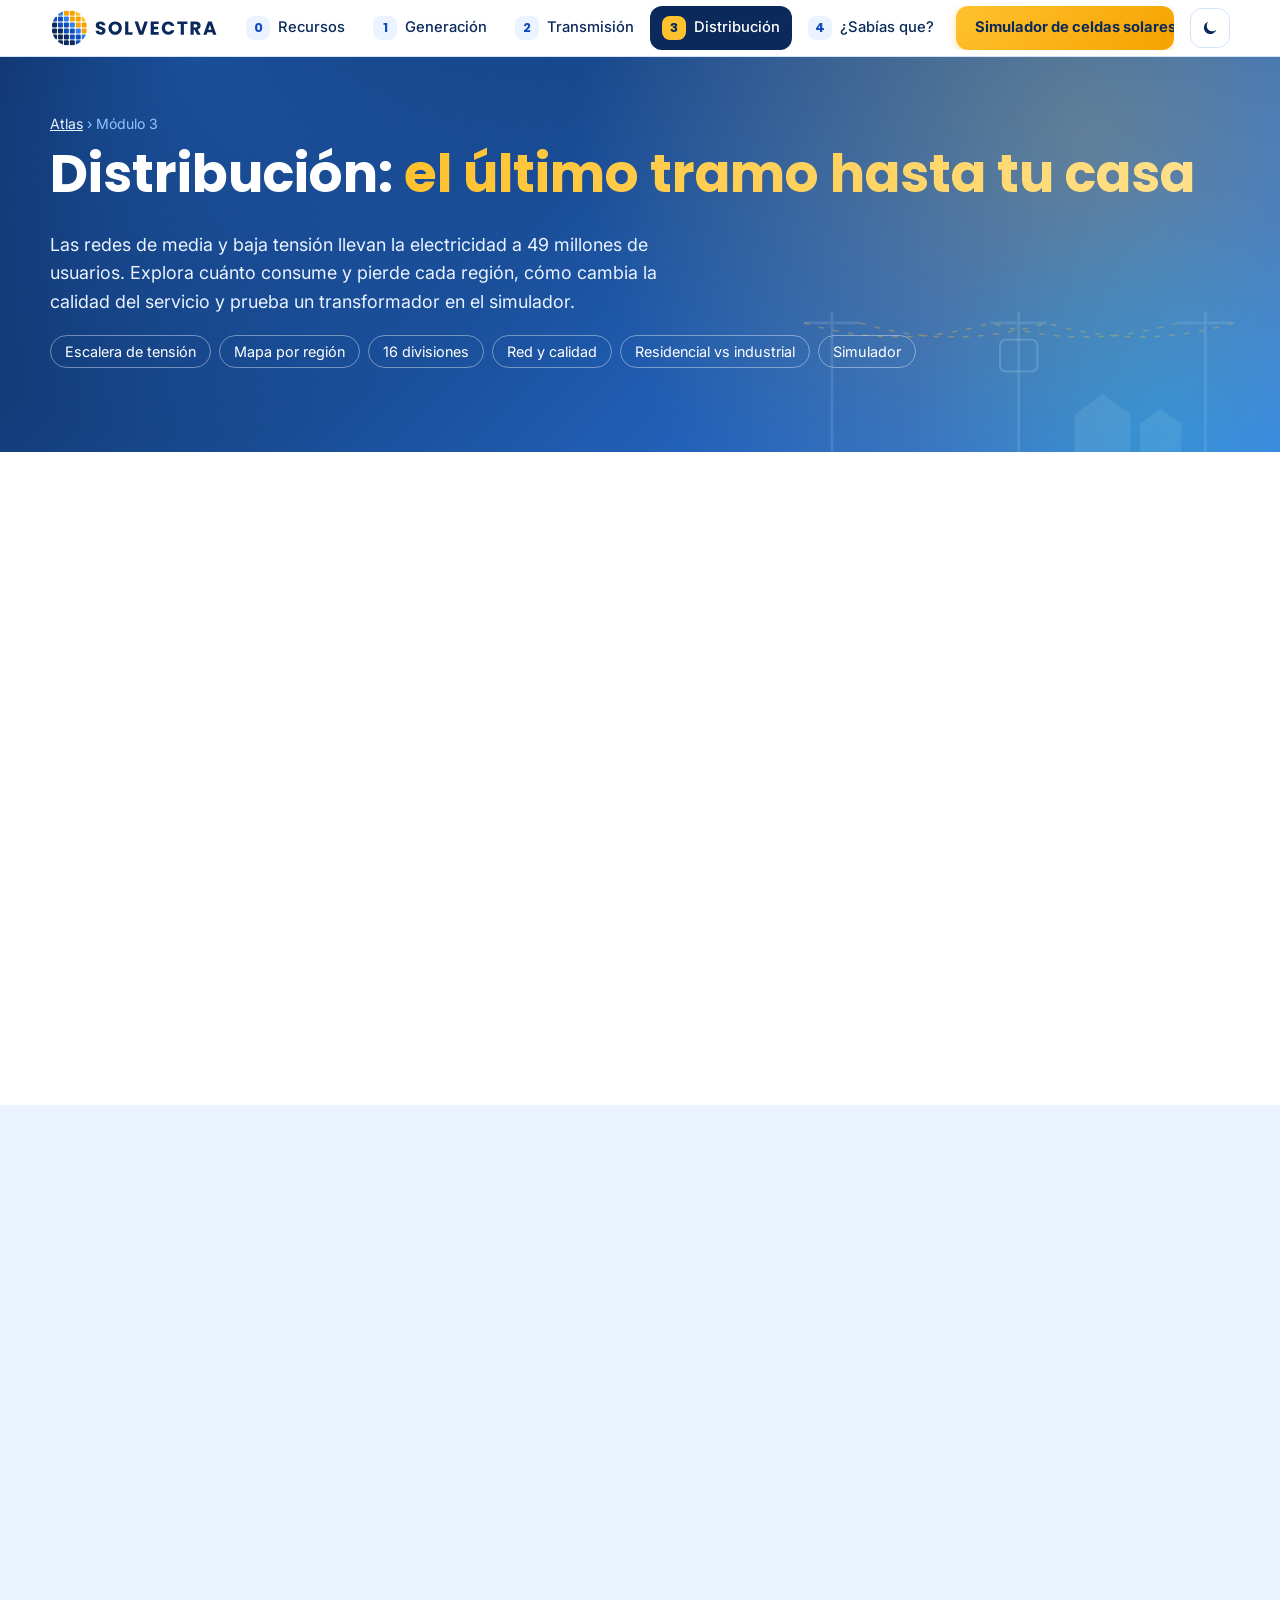
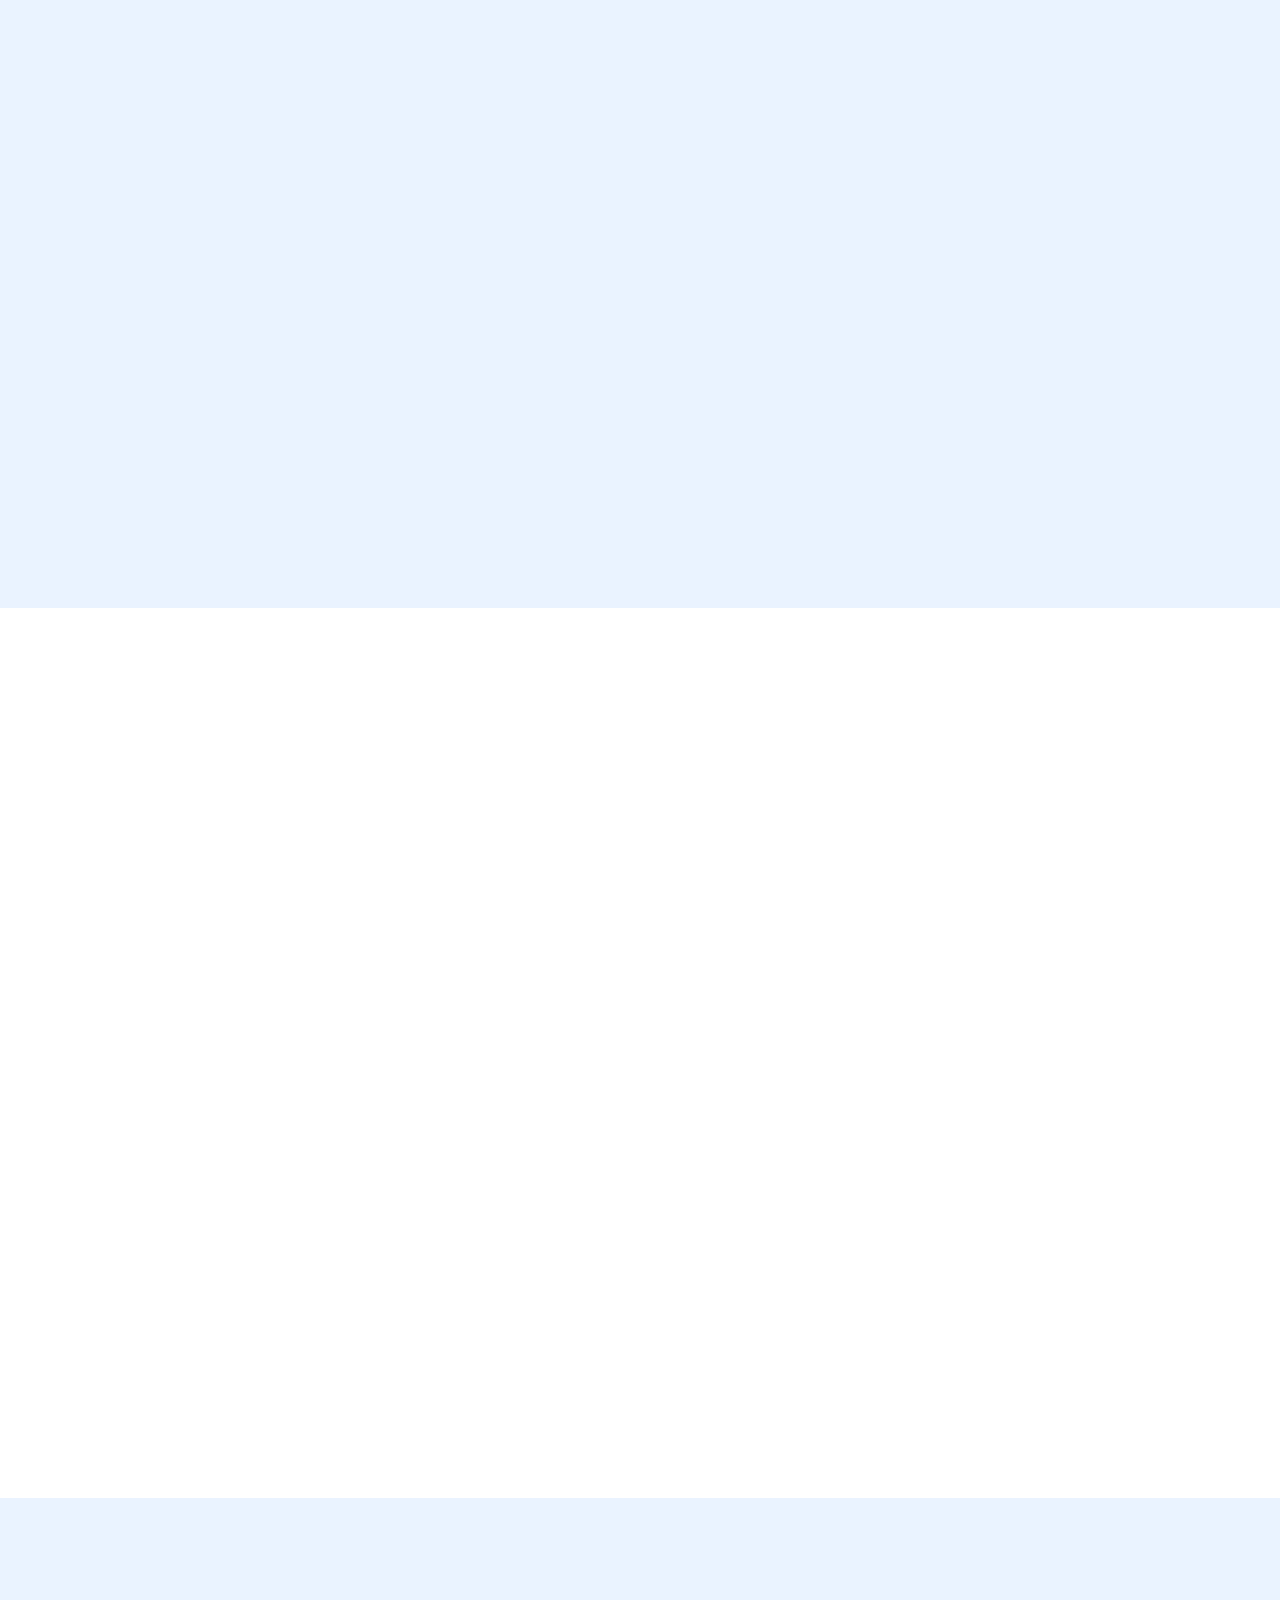
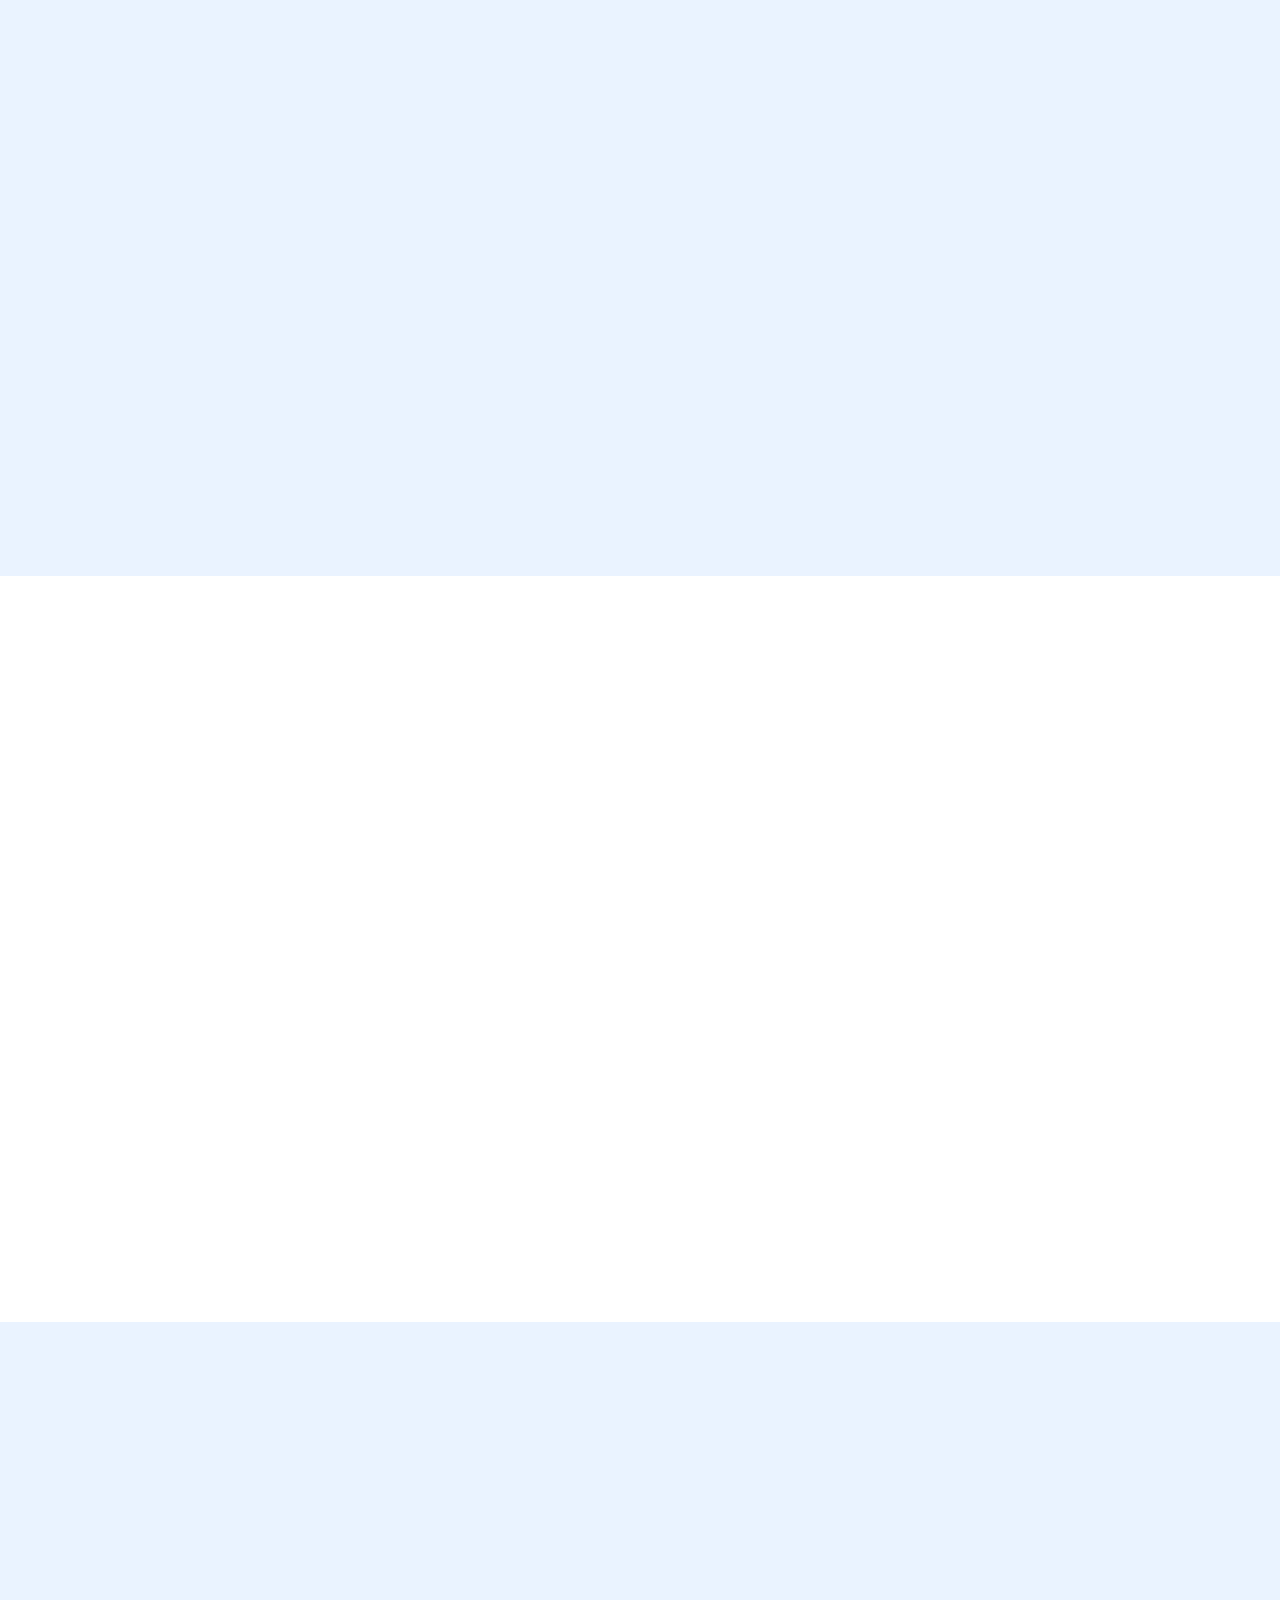
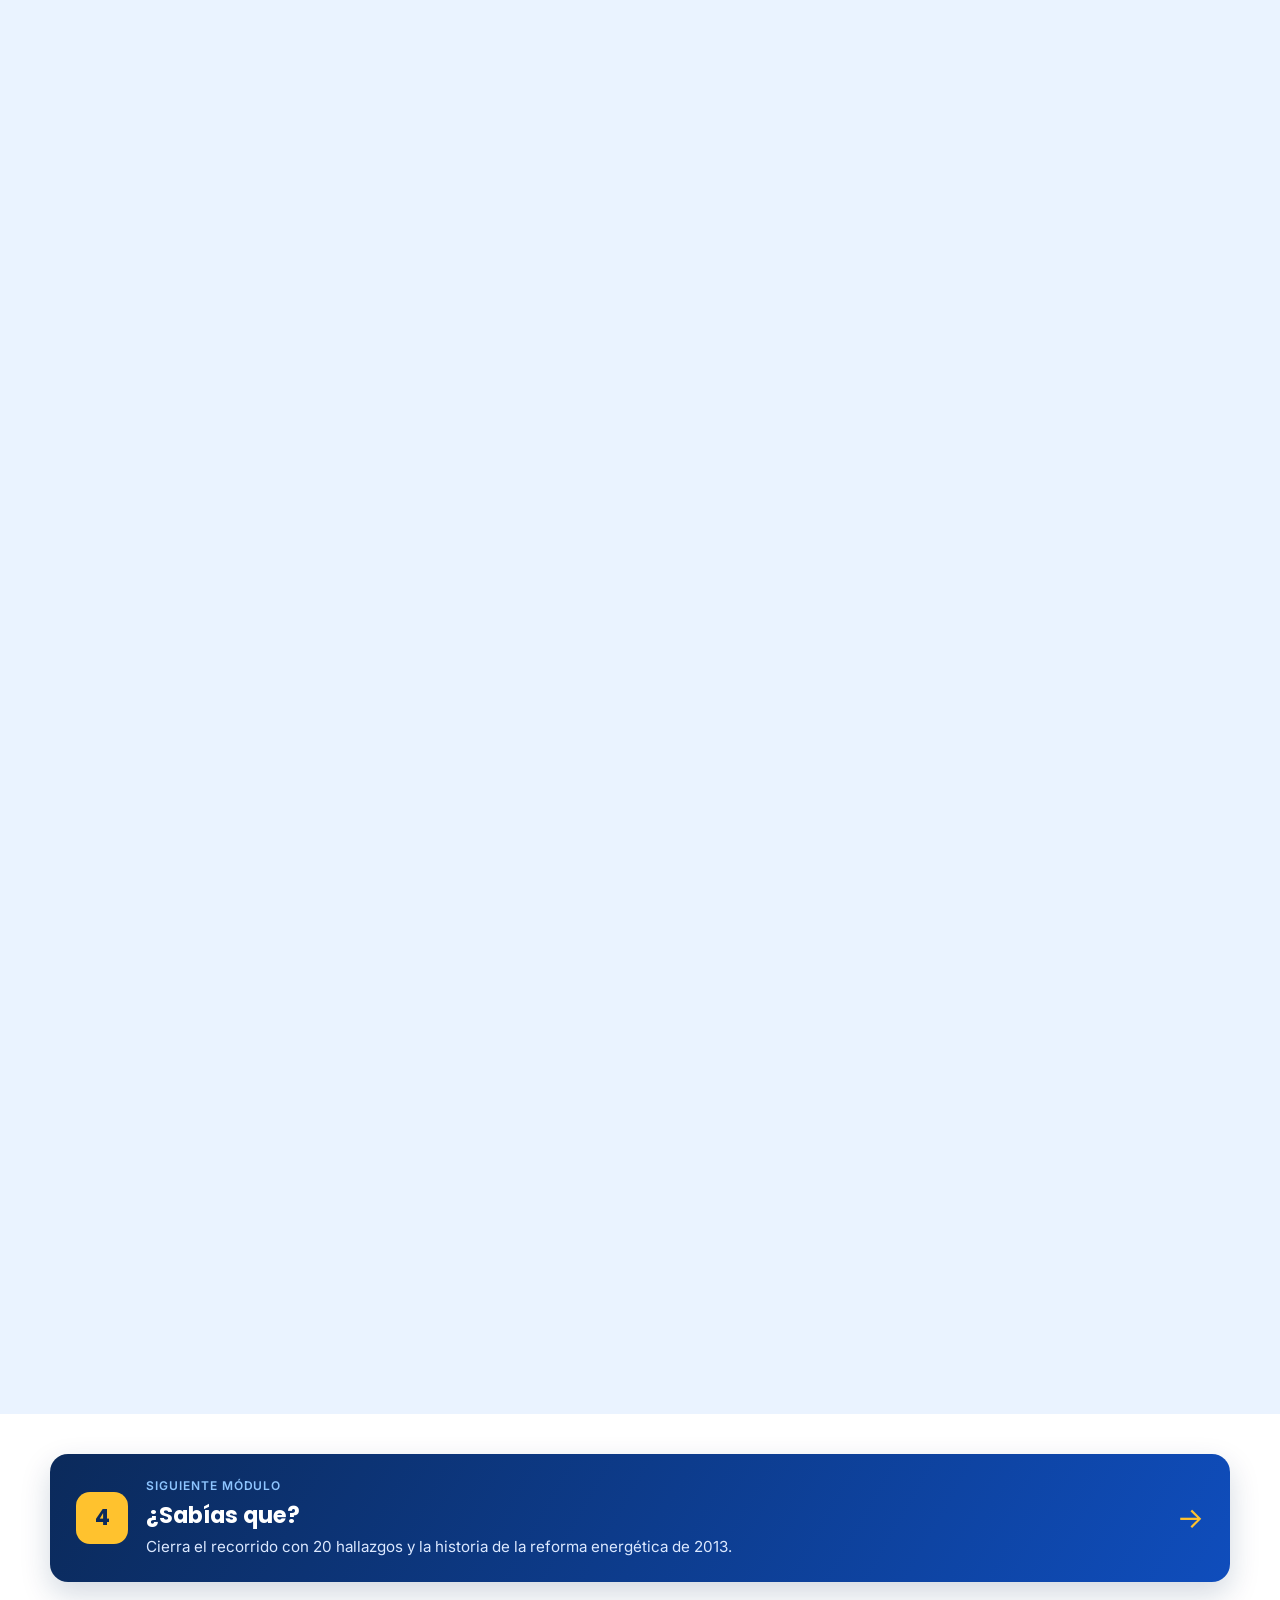
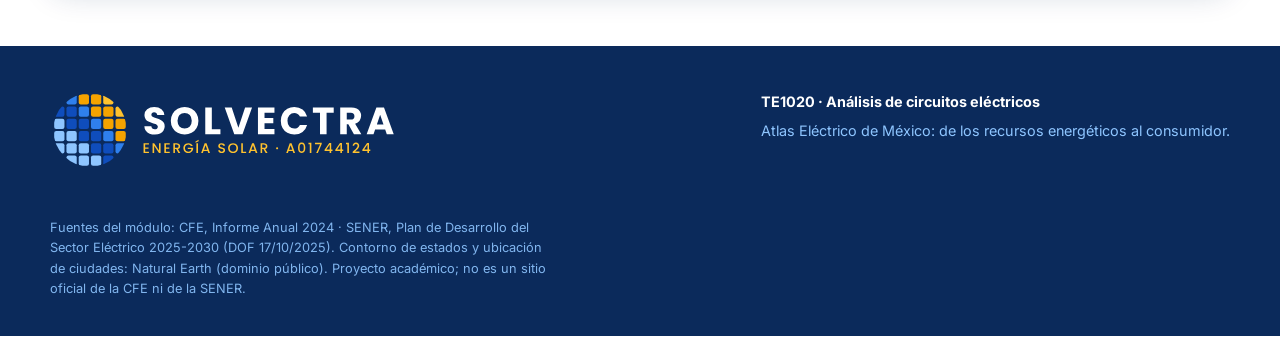
==== commit c9a0cba6: "Modo oscuro en todo el sitio, efecto fotoeléctrico estilo PhET y animaciones de navegación - Modo os" ====
--- a/distribucion.html
+++ b/distribucion.html
@@ -12,7 +12,8 @@
   <link rel="preconnect" href="https://fonts.gstatic.com" crossorigin>
   <link href="https://fonts.googleapis.com/css2?family=Inter:wght@400;500;600&family=Poppins:wght@600;700&display=swap" rel="stylesheet">
   <link rel="stylesheet" href="js/vendor/leaflet.css">
-  <link rel="stylesheet" href="css/atlas.css?v=20261116">
+  <link rel="stylesheet" href="css/atlas.css?v=20261118">
+  <script>(function(){try{var t=localStorage.getItem("atlas-tema");if(!t)t=matchMedia("(prefers-color-scheme: dark)").matches?"oscuro":"claro";document.documentElement.dataset.tema=t;}catch(e){}})();</script>
 </head>
 <body>
 <a class="saltar" href="#contenido">Saltar al contenido</a>
@@ -28,6 +29,10 @@
       <a href="sabias-que.html"><span>4</span>¿Sabías que?</a>
       <a class="mod-solar" href="index.html#solar"><svg viewBox="0 0 24 24" width="16" height="16" aria-hidden="true" fill="currentColor"><circle cx="12" cy="12" r="4.5"/><path d="M12 1.5v3M12 19.5v3M1.5 12h3M19.5 12h3M4.6 4.6l2.1 2.1M17.3 17.3l2.1 2.1M4.6 19.4l2.1-2.1M17.3 6.7l2.1-2.1" stroke="currentColor" stroke-width="2" stroke-linecap="round" fill="none"/></svg>Simulador de celdas solares</a>
     </nav>
+    <button type="button" class="tema-btn" id="tema-btn" aria-label="Activar modo oscuro" aria-pressed="false">
+      <svg class="ico-luna" viewBox="0 0 24 24" width="18" height="18" aria-hidden="true"><path d="M20.5 14.2A8.5 8.5 0 1 1 9.8 3.5a7 7 0 0 0 10.7 10.7z" fill="currentColor"/></svg>
+      <svg class="ico-sol" viewBox="0 0 24 24" width="18" height="18" aria-hidden="true" fill="currentColor"><circle cx="12" cy="12" r="4.5"/><path d="M12 1.5v3M12 19.5v3M1.5 12h3M19.5 12h3M4.6 4.6l2.1 2.1M17.3 17.3l2.1 2.1M4.6 19.4l2.1-2.1M17.3 6.7l2.1-2.1" stroke="currentColor" stroke-width="2" stroke-linecap="round" fill="none"/></svg>
+    </button>
   </div>
 </header>
 
@@ -244,7 +249,8 @@
 
 <script src="js/vendor/chart.umd.min.js"></script>
 <script src="js/vendor/leaflet.js"></script>
-<script src="js/distribucion.js?v=20261108b"></script>
+<script src="js/tema.js?v=20261118"></script>
+<script src="js/distribucion.js?v=20261118"></script>
 <script>(function(){var n=document.querySelector(".modulos"),a=n&&n.querySelector("[aria-current]");if(n&&a&&n.scrollWidth>n.clientWidth){n.scrollLeft=a.offsetLeft-(n.clientWidth-a.offsetWidth)/2;}})();</script>
 <script>(function(){var b=document.querySelector(".arriba");if(!b)return;function f(){b.classList.toggle("visible",scrollY>innerHeight*0.8);}addEventListener("scroll",f,{passive:true});f();})();</script>
 </body>
--- a/css/atlas.css
+++ b/css/atlas.css
@@ -40,16 +40,33 @@
   --dato-oficial: #0F4DBC;
   --dato-calculo: #6B4E00;
   --dato-nd: #5B6B85;
+
+  /* Tokens de superficie (tema claro por omisión; el oscuro los redefine) */
+  --c-fondo: #FFFFFF;
+  --c-fondo-alt: #EAF3FF;
+  --c-sup: #FFFFFF;
+  --c-sup-2: #F6FAFF;
+  --c-chip: #EAF3FF;
+  --c-texto: #101828;
+  --c-suave: #5B6B85;
+  --c-titulo: #0B2A5B;
+  --c-acento: #0F4DBC;
+  --c-linea: #D3E3FA;
+  --g-corriente: #0F4DBC;
+  --g-potencia: #C77D00;
+  --g-carga: #8A97AD;
+  --g-punto: #0B2A5B;
+  --sombra-s: 0 1px 2px rgba(16,24,40,.05), 0 8px 24px -10px rgba(11,42,91,.14);
 }
 
 * { box-sizing: border-box; }
 [hidden] { display: none !important; }
 html { scroll-behavior: smooth; }
-body { margin: 0; font-family: var(--fuente); color: var(--tinta); background: var(--blanco); line-height: 1.6; -webkit-font-smoothing: antialiased; }
+body { margin: 0; font-family: var(--fuente); color: var(--c-texto); background: var(--c-sup); line-height: 1.6; -webkit-font-smoothing: antialiased; }
 img, svg { max-width: 100%; display: block; }
-a { color: var(--azul-principal); }
+a { color: var(--c-acento); }
 .contenedor { width: min(1180px, 100% - 32px); margin-inline: auto; }
-h1, h2, h3, h4 { font-family: var(--fuente-titulos); line-height: 1.15; margin: 0 0 .5em; color: var(--azul-marino); }
+h1, h2, h3, h4 { font-family: var(--fuente-titulos); line-height: 1.15; margin: 0 0 .5em; color: var(--c-titulo); }
 h2 { font-size: clamp(1.6rem, 3.2vw, 2.3rem); font-weight: 700; }
 h3 { font-size: 1.12rem; font-weight: 600; }
 p { margin: 0 0 1em; }
@@ -58,14 +75,14 @@
 .saltar:focus { left: 16px; }
 
 /* ---------- Barra superior + navegación de módulos ---------- */
-.barra { position: sticky; top: 0; z-index: 20; background: rgba(255,255,255,.94); backdrop-filter: blur(8px); border-bottom: 1px solid var(--borde); }
+.barra { position: sticky; top: 0; z-index: 20; background: rgba(255,255,255,.94); backdrop-filter: blur(8px); border-bottom: 1px solid var(--c-linea); }
 .barra .contenedor { display: flex; align-items: center; justify-content: space-between; gap: 16px; padding-block: 6px; }
 .barra .logo img { height: 40px; width: auto; }
 .modulos { display: flex; gap: 4px; overflow-x: auto; scrollbar-width: none; }
 .modulos::-webkit-scrollbar { display: none; }
-.modulos a { display: flex; align-items: center; gap: 8px; white-space: nowrap; text-decoration: none; color: var(--azul-marino); font-weight: 500; font-size: .92rem; padding: 10px 12px; border-radius: 12px; min-height: 44px; }
-.modulos a span { display: inline-grid; place-items: center; width: 24px; height: 24px; border-radius: 8px; background: var(--azul-hielo); color: var(--azul-principal); font-family: var(--fuente-titulos); font-weight: 700; font-size: .8rem; }
-.modulos a:hover { background: var(--azul-hielo); }
+.modulos a { display: flex; align-items: center; gap: 8px; white-space: nowrap; text-decoration: none; color: var(--c-titulo); font-weight: 500; font-size: .92rem; padding: 10px 12px; border-radius: 12px; min-height: 44px; }
+.modulos a span { display: inline-grid; place-items: center; width: 24px; height: 24px; border-radius: 8px; background: var(--c-chip); color: var(--c-acento); font-family: var(--fuente-titulos); font-weight: 700; font-size: .8rem; }
+.modulos a:hover { background: var(--c-chip); }
 .modulos a[aria-current="page"] { background: var(--azul-marino); color: var(--blanco); }
 .modulos a[aria-current="page"] span { background: var(--amarillo); color: var(--azul-marino); }
 
@@ -87,22 +104,22 @@
 .btn:hover { transform: translateY(-2px); }
 .btn-primario { background: var(--degradado-sol); color: var(--azul-marino); }
 .btn-secundario { border: 2px solid rgba(255,255,255,.6); color: var(--blanco); background: transparent; }
-.tarjeta-id { background: var(--blanco); border-radius: 28px; padding: 28px 24px 24px; box-shadow: 0 20px 50px rgba(0,0,0,.25); text-align: center; }
+.tarjeta-id { background: var(--c-sup); border-radius: 28px; padding: 28px 24px 24px; box-shadow: 0 20px 50px rgba(0,0,0,.25); text-align: center; }
 .tarjeta-id img { width: min(280px, 100%); margin-inline: auto; }
-.tarjeta-id p { margin: 8px 0 0; font-size: .9rem; color: var(--gris); }
-.tarjeta-id strong { color: var(--azul-marino); }
+.tarjeta-id p { margin: 8px 0 0; font-size: .9rem; color: var(--c-suave); }
+.tarjeta-id strong { color: var(--c-titulo); }
 
 /* ---------- Secciones y tarjetas (iguales a la landing) ---------- */
 section { padding: clamp(44px, 6vw, 76px) 0; }
-section.alt { background: var(--azul-hielo); }
-.etiqueta { display: inline-block; font-size: .8rem; font-weight: 600; letter-spacing: .08em; text-transform: uppercase; color: var(--azul-principal); margin-bottom: 8px; }
-.intro { max-width: 72ch; color: var(--gris); font-size: 1.05rem; }
+section.alt { background: var(--c-fondo-alt); }
+.etiqueta { display: inline-block; font-size: .8rem; font-weight: 600; letter-spacing: .08em; text-transform: uppercase; color: var(--c-acento); margin-bottom: 8px; }
+.intro { max-width: 72ch; color: var(--c-suave); font-size: 1.05rem; }
 .rejilla { display: grid; gap: 20px; margin-top: 28px; }
 .rejilla.c2 { grid-template-columns: repeat(2, 1fr); }
 .rejilla.c3 { grid-template-columns: repeat(3, 1fr); }
 .rejilla.c4 { grid-template-columns: repeat(4, 1fr); }
 .rejilla.c5 { grid-template-columns: repeat(5, 1fr); }
-.tarjeta { background: var(--blanco); border: 1px solid var(--borde); border-radius: var(--radio); padding: 24px; box-shadow: var(--sombra); }
+.tarjeta { background: var(--c-sup); border: 1px solid var(--c-linea); border-radius: var(--radio); padding: 24px; box-shadow: var(--sombra); }
 .tarjeta p:last-child { margin-bottom: 0; }
 .tarjeta .num { display: inline-grid; place-items: center; width: 40px; height: 40px; border-radius: 12px; background: var(--degradado); color: var(--blanco); font-family: var(--fuente-titulos); font-weight: 700; margin-bottom: 12px; }
 .cita { border-left: 5px solid var(--amarillo); background: var(--blanco); padding: 18px 22px; border-radius: 0 var(--radio) var(--radio) 0; margin-top: 24px; color: var(--azul-marino); }
@@ -110,88 +127,88 @@
 /* Tarjeta de módulo (portada) */
 a.tarjeta-mod { text-decoration: none; color: inherit; display: flex; flex-direction: column; transition: transform .15s ease, box-shadow .15s ease; }
 a.tarjeta-mod:hover { transform: translateY(-3px); box-shadow: 0 16px 36px rgba(11,42,91,.16); }
-.tarjeta-mod p { color: var(--gris); font-size: .95rem; }
-.tarjeta-mod .ir { margin-top: auto; font-weight: 600; color: var(--azul-principal); font-size: .92rem; }
+.tarjeta-mod p { color: var(--c-suave); font-size: .95rem; }
+.tarjeta-mod .ir { margin-top: auto; font-weight: 600; color: var(--c-acento); font-size: .92rem; }
 
 /* ---------- Flujo de la energía ---------- */
 .flujo { display: flex; align-items: stretch; gap: 8px; margin-top: 28px; flex-wrap: wrap; }
 .flujo .paso { flex: 1 1 150px; background: var(--azul-marino); color: var(--blanco); border-radius: var(--radio); padding: 18px; text-align: center; }
 .flujo .paso strong { display: block; font-family: var(--fuente-titulos); font-size: 1.02rem; }
 .flujo .paso small { color: var(--azul-cielo); }
-.flujo .flecha { align-self: center; color: var(--azul-principal); font-size: 1.6rem; font-weight: 700; }
+.flujo .flecha { align-self: center; color: var(--c-acento); font-size: 1.6rem; font-weight: 700; }
 
 /* ---------- NUEVO: sello de tipo de dato y alcance ---------- */
 .sello { align-self: flex-start; width: max-content; display: inline-flex; align-items: center; gap: 6px; font-size: .75rem; font-weight: 600; letter-spacing: .02em; padding: 2px 10px; border-radius: 999px; border: 1px solid currentColor; white-space: nowrap; }
 .sello::before { content: ""; width: 8px; height: 8px; border-radius: 50%; background: currentColor; }
-.sello.oficial { color: var(--dato-oficial); background: var(--azul-hielo); }
+.sello.oficial { color: var(--dato-oficial); background: var(--c-chip); }
 .sello.calculo { color: var(--dato-calculo); background: var(--crema); }
 .sello.calculo::before { border-radius: 2px; transform: rotate(45deg); }
 .sello.nd { color: var(--dato-nd); background: #F2F4F8; border-style: dashed; }
 .sello.nd::before { background: transparent; border: 2px solid currentColor; width: 6px; height: 6px; }
-.alcance { font-size: .75rem; font-weight: 600; color: var(--azul-marino); background: var(--blanco); border: 1px solid var(--borde); border-radius: 6px; padding: 2px 8px; }
+.alcance { font-size: .75rem; font-weight: 600; color: var(--c-titulo); background: var(--c-sup); border: 1px solid var(--c-linea); border-radius: 6px; padding: 2px 8px; }
 
 /* ---------- NUEVO: indicadores (KPI) ---------- */
 .kpis { display: grid; grid-template-columns: repeat(4, 1fr); gap: 16px; margin-top: 24px; }
-.kpi { background: var(--blanco); border: 1px solid var(--borde); border-radius: var(--radio); padding: 18px 20px; box-shadow: var(--sombra); display: flex; flex-direction: column; gap: 6px; }
+.kpi { background: var(--c-sup); border: 1px solid var(--c-linea); border-radius: var(--radio); padding: 18px 20px; box-shadow: var(--sombra); display: flex; flex-direction: column; gap: 6px; }
 .kpi .cab { display: flex; justify-content: space-between; align-items: center; gap: 8px; flex-wrap: wrap; }
-.kpi .nombre { font-size: .88rem; color: var(--gris); font-weight: 500; }
-.kpi .valor { font-family: var(--fuente-titulos); font-weight: 700; font-size: clamp(1.6rem, 3vw, 2.1rem); color: var(--azul-marino); line-height: 1.1; font-variant-numeric: tabular-nums; }
-.kpi .valor small { font-family: var(--fuente); font-size: .9rem; font-weight: 500; color: var(--gris); }
+.kpi .nombre { font-size: .88rem; color: var(--c-suave); font-weight: 500; }
+.kpi .valor { font-family: var(--fuente-titulos); font-weight: 700; font-size: clamp(1.6rem, 3vw, 2.1rem); color: var(--c-titulo); line-height: 1.1; font-variant-numeric: tabular-nums; }
+.kpi .valor small { font-family: var(--fuente); font-size: .9rem; font-weight: 500; color: var(--c-suave); }
 .kpi .valor.nd { font-size: 1.15rem; color: var(--dato-nd); }
-.kpi .pie { font-size: .78rem; color: var(--gris); border-top: 1px solid var(--borde); padding-top: 8px; margin-top: auto; }
+.kpi .pie { font-size: .78rem; color: var(--c-suave); border-top: 1px solid var(--c-linea); padding-top: 8px; margin-top: auto; }
 
 /* ---------- NUEVO: tarjeta de gráfica / mapa ---------- */
-.panel { background: var(--blanco); border: 1px solid var(--borde); border-radius: var(--radio); box-shadow: var(--sombra); padding: 20px; display: flex; flex-direction: column; gap: 12px; min-width: 0; }
+.panel { background: var(--c-sup); border: 1px solid var(--c-linea); border-radius: var(--radio); box-shadow: var(--sombra); padding: 20px; display: flex; flex-direction: column; gap: 12px; min-width: 0; }
 .panel .cab { display: flex; justify-content: space-between; align-items: flex-start; gap: 12px; flex-wrap: wrap; }
 .panel h3 { margin: 0; }
-.panel .desc { margin: 2px 0 0; color: var(--gris); font-size: .92rem; }
+.panel .desc { margin: 2px 0 0; color: var(--c-suave); font-size: .92rem; }
 .lienzo { position: relative; height: 340px; }
-.mapa { height: 500px; border-radius: 14px; border: 1px solid var(--borde); overflow: hidden; background: var(--azul-hielo); }
-.fuente { font-size: .78rem; color: var(--gris); border-top: 1px solid var(--borde); padding-top: 10px; }
-.fuente strong { color: var(--azul-marino); font-weight: 600; }
-.leyenda { display: flex; flex-wrap: wrap; gap: 6px 14px; list-style: none; margin: 0; padding: 0; font-size: .85rem; color: var(--tinta); }
+.mapa { height: 500px; border-radius: 14px; border: 1px solid var(--c-linea); overflow: hidden; background: var(--c-chip); }
+.fuente { font-size: .78rem; color: var(--c-suave); border-top: 1px solid var(--c-linea); padding-top: 10px; }
+.fuente strong { color: var(--c-titulo); font-weight: 600; }
+.leyenda { display: flex; flex-wrap: wrap; gap: 6px 14px; list-style: none; margin: 0; padding: 0; font-size: .85rem; color: var(--c-texto); }
 .leyenda li { display: inline-flex; align-items: center; gap: 6px; }
 .leyenda i { width: 12px; height: 12px; border-radius: 4px; display: inline-block; }
 .leyenda b { font-weight: 600; }
-.grupo-ley { font-size: .72rem; font-weight: 600; letter-spacing: .06em; text-transform: uppercase; color: var(--gris); }
+.grupo-ley { font-size: .72rem; font-weight: 600; letter-spacing: .06em; text-transform: uppercase; color: var(--c-suave); }
 
 /* Filtros (una sola fila sobre la gráfica) */
 .filtros { display: flex; flex-wrap: wrap; gap: 8px; align-items: center; }
-.filtro { display: inline-flex; align-items: center; gap: 6px; min-height: 40px; padding: 6px 14px; border-radius: 999px; border: 1px solid var(--borde); background: var(--blanco); color: var(--azul-marino); font: inherit; font-size: .88rem; font-weight: 500; cursor: pointer; }
+.filtro { display: inline-flex; align-items: center; gap: 6px; min-height: 40px; padding: 6px 14px; border-radius: 999px; border: 1px solid var(--c-linea); background: var(--c-sup); color: var(--c-titulo); font: inherit; font-size: .88rem; font-weight: 500; cursor: pointer; }
 .filtro i { width: 10px; height: 10px; border-radius: 3px; }
-.filtro[aria-pressed="true"] { background: var(--azul-marino); border-color: var(--azul-marino); color: var(--blanco); }
-.segmentado { display: inline-flex; border: 1px solid var(--borde); border-radius: 999px; padding: 3px; background: var(--azul-hielo); }
-.segmentado button { border: 0; background: transparent; font: inherit; font-size: .85rem; font-weight: 600; color: var(--azul-marino); padding: 6px 14px; border-radius: 999px; min-height: 36px; cursor: pointer; }
-.segmentado button[aria-pressed="true"] { background: var(--blanco); box-shadow: 0 1px 4px rgba(11,42,91,.15); }
+.filtro[aria-pressed="true"] { background: var(--azul-marino); border-color: var(--c-titulo); color: var(--blanco); }
+.segmentado { display: inline-flex; border: 1px solid var(--c-linea); border-radius: 999px; padding: 3px; background: var(--c-chip); }
+.segmentado button { border: 0; background: transparent; font: inherit; font-size: .85rem; font-weight: 600; color: var(--c-titulo); padding: 6px 14px; border-radius: 999px; min-height: 36px; cursor: pointer; }
+.segmentado button[aria-pressed="true"] { background: var(--c-sup); box-shadow: 0 1px 4px rgba(11,42,91,.15); }
 
 /* Tablas (igual a la landing) */
-.tabla-envoltura { overflow-x: auto; border-radius: 14px; border: 1px solid var(--borde); background: var(--blanco); }
+.tabla-envoltura { overflow-x: auto; border-radius: 14px; border: 1px solid var(--c-linea); background: var(--c-sup); }
 table { border-collapse: collapse; width: 100%; min-width: 520px; }
-th, td { padding: 10px 14px; text-align: left; border-bottom: 1px solid var(--borde); font-size: .9rem; }
+th, td { padding: 10px 14px; text-align: left; border-bottom: 1px solid var(--c-linea); font-size: .9rem; }
 th { background: var(--azul-marino); color: var(--blanco); font-weight: 600; }
 td.n, th.n { text-align: right; font-variant-numeric: tabular-nums; }
-tfoot td { font-weight: 700; background: var(--azul-hielo); color: var(--azul-marino); border-bottom: 0; }
+tfoot td { font-weight: 700; background: var(--c-chip); color: var(--c-titulo); border-bottom: 0; }
 
 /* ---------- NUEVO: aviso de dato / advertencia ---------- */
-.aviso { background: var(--crema); border: 1px dashed var(--ambar); border-radius: 14px; padding: 12px 18px; color: var(--azul-marino); font-size: .92rem; }
-.nodisp { border: 2px dashed var(--borde); border-radius: 14px; padding: 18px; color: var(--dato-nd); background: #F7F9FC; display: flex; flex-direction: column; gap: 4px; }
-.nodisp strong { color: var(--azul-marino); }
+.aviso { background: var(--crema); border: 1px dashed var(--ambar); border-radius: 14px; padding: 12px 18px; color: var(--c-titulo); font-size: .92rem; }
+.nodisp { border: 2px dashed var(--c-linea); border-radius: 14px; padding: 18px; color: var(--dato-nd); background: #F7F9FC; display: flex; flex-direction: column; gap: 4px; }
+.nodisp strong { color: var(--c-titulo); }
 
 /* ---------- NUEVO: simulador ---------- */
 .simulador { display: grid; grid-template-columns: 1fr 1fr; gap: 20px; }
 .control { display: flex; flex-direction: column; gap: 4px; margin-bottom: 14px; }
-.control label { font-size: .88rem; font-weight: 600; color: var(--azul-marino); display: flex; justify-content: space-between; }
-.control output { font-variant-numeric: tabular-nums; color: var(--azul-principal); }
-.control input[type=range] { width: 100%; accent-color: var(--azul-principal); min-height: 32px; }
-.control select { font: inherit; padding: 8px 10px; border-radius: 10px; border: 1px solid var(--borde); min-height: 44px; }
-.formula { background: var(--azul-hielo); border-radius: 12px; padding: 10px 14px; font-family: ui-monospace, "SF Mono", Menlo, Consolas, monospace; font-size: .86rem; color: var(--azul-marino); margin: 8px 0; overflow-x: auto; }
+.control label { font-size: .88rem; font-weight: 600; color: var(--c-titulo); display: flex; justify-content: space-between; }
+.control output { font-variant-numeric: tabular-nums; color: var(--c-acento); }
+.control input[type=range] { width: 100%; accent-color: var(--c-acento); min-height: 32px; }
+.control select { font: inherit; padding: 8px 10px; border-radius: 10px; border: 1px solid var(--c-linea); min-height: 44px; }
+.formula { background: var(--c-chip); border-radius: 12px; padding: 10px 14px; font-family: ui-monospace, "SF Mono", Menlo, Consolas, monospace; font-size: .86rem; color: var(--c-titulo); margin: 8px 0; overflow-x: auto; }
 .resultado { font-family: var(--fuente-titulos); font-weight: 700; font-size: 1.35rem; color: var(--azul-principal); border-bottom: 3px solid var(--amarillo); display: inline-block; margin: 4px 0 0; font-variant-numeric: tabular-nums; }
-.resultado small { font-family: var(--fuente); font-weight: 500; font-size: .85rem; color: var(--gris); }
+.resultado small { font-family: var(--fuente); font-weight: 500; font-size: .85rem; color: var(--c-suave); }
 
 /* ---------- NUEVO: hallazgo (¿Sabías que?) ---------- */
 .hallazgo { position: relative; padding-top: 28px; }
 .hallazgo .tema { position: absolute; top: -12px; left: 20px; background: var(--degradado-sol); color: var(--azul-marino); font-size: .75rem; font-weight: 700; padding: 3px 12px; border-radius: 999px; }
-.hallazgo .dato { font-family: var(--fuente-titulos); font-weight: 700; font-size: 1.7rem; color: var(--azul-principal); line-height: 1.1; }
+.hallazgo .dato { font-family: var(--fuente-titulos); font-weight: 700; font-size: 1.7rem; color: var(--c-acento); line-height: 1.1; }
 
 /* ---------- Línea de tiempo (estilo "ruta" de la landing) ---------- */
 .ruta { list-style: none; margin: 28px 0 0; padding: 0; position: relative; }
@@ -199,7 +216,7 @@
 .ruta li { position: relative; padding: 0 0 22px 64px; }
 .ruta li::before { content: attr(data-s); position: absolute; left: 0; top: 0; width: 40px; height: 40px; border-radius: 50%; background: var(--degradado); color: var(--blanco); display: grid; place-items: center; font-family: var(--fuente-titulos); font-weight: 700; font-size: .72rem; box-shadow: 0 0 0 5px var(--azul-hielo); }
 .ruta h3 { margin-bottom: 2px; }
-.ruta .fecha { font-size: .85rem; color: var(--gris); }
+.ruta .fecha { font-size: .85rem; color: var(--c-suave); }
 
 /* Marcadores del mapa (letra + color: identidad nunca solo por color) */
 .marcador { width: 26px; height: 26px; border-radius: 50%; border: 2px solid #fff; display: grid; place-items: center; color: #fff; font: 700 11px/1 var(--fuente); box-shadow: 0 2px 6px rgba(0,0,0,.35); }
@@ -264,7 +281,7 @@
 .conjuntos { display: grid; grid-template-columns: 1.2fr 1fr; gap: 20px; align-items: center; }
 
 /* Clasificador */
-.marcador-pts { font-family: var(--fuente-titulos); font-weight: 700; color: var(--azul-marino); font-size: 1.05rem; }
+.marcador-pts { font-family: var(--fuente-titulos); font-weight: 700; color: var(--c-titulo); font-size: 1.05rem; }
 .retro { font-size: .86rem; border-radius: 10px; padding: 8px 10px; }
 .retro.ok { background: #E8F6EE; color: #14532d; }
 .retro.mal { background: #FDECEA; color: #7a1d14; }
@@ -274,17 +291,17 @@
 /* Diagramas de conversión */
 .diag-tabs { display: flex; flex-wrap: wrap; gap: 8px; margin-top: 20px; }
 .diagrama { display: flex; flex-wrap: wrap; align-items: center; gap: 6px; margin-top: 18px; }
-.etapa { min-height: 56px; min-width: 120px; flex: 1 1 120px; border-radius: 14px; border: 2px solid var(--borde); background: var(--blanco); font: inherit; font-weight: 600; color: var(--azul-marino); padding: 8px 12px; cursor: pointer; text-align: center; display: flex; flex-direction: column; align-items: center; justify-content: center; gap: 2px; }
-.etapa small { font-weight: 500; color: var(--gris); font-size: .75rem; }
-.etapa[aria-pressed="true"] { background: var(--azul-marino); border-color: var(--azul-marino); color: var(--blanco); }
+.etapa { min-height: 56px; min-width: 120px; flex: 1 1 120px; border-radius: 14px; border: 2px solid var(--c-linea); background: var(--c-sup); font: inherit; font-weight: 600; color: var(--c-titulo); padding: 8px 12px; cursor: pointer; text-align: center; display: flex; flex-direction: column; align-items: center; justify-content: center; gap: 2px; }
+.etapa small { font-weight: 500; color: var(--c-suave); font-size: .75rem; }
+.etapa[aria-pressed="true"] { background: var(--azul-marino); border-color: var(--c-titulo); color: var(--blanco); }
 .etapa[aria-pressed="true"] small { color: var(--azul-cielo); }
-.diagrama .flecha { color: var(--azul-principal); font-weight: 700; font-size: 1.3rem; }
-.explica { margin-top: 14px; background: var(--azul-hielo); border-radius: 14px; padding: 16px 18px; min-height: 96px; }
+.diagrama .flecha { color: var(--c-acento); font-weight: 700; font-size: 1.3rem; }
+.explica { margin-top: 14px; background: var(--c-chip); border-radius: 14px; padding: 16px 18px; min-height: 96px; }
 .explica h4 { margin: 0 0 4px; }
-.explica .forma { display: inline-block; font-size: .78rem; font-weight: 600; color: var(--azul-principal); background: var(--blanco); border-radius: 999px; padding: 2px 10px; margin-bottom: 6px; }
+.explica .forma { display: inline-block; font-size: .78rem; font-weight: 600; color: var(--c-acento); background: var(--c-sup); border-radius: 999px; padding: 2px 10px; margin-bottom: 6px; }
 
 /* Comparador */
-.comp-tabla td:first-child { font-weight: 600; color: var(--azul-marino); width: 180px; }
+.comp-tabla td:first-child { font-weight: 600; color: var(--c-titulo); width: 180px; }
 .comp-tabla td { vertical-align: top; }
 
 /* Indicadores de conciencia */
@@ -293,16 +310,16 @@
 .multiples { display: grid; grid-template-columns: repeat(4, 1fr); gap: 14px; margin-top: 16px; }
 .multiples .panel { padding: 14px; gap: 6px; }
 .multiples h4 { margin: 0; font-size: .92rem; }
-.multiples .cifra { font-size: .82rem; color: var(--gris); }
+.multiples .cifra { font-size: .82rem; color: var(--c-suave); }
 
 /* Reflexión */
 .pregunta { margin-top: 18px; }
 .pregunta fieldset { border: 0; padding: 0; margin: 0; }
-.pregunta legend { font-family: var(--fuente-titulos); font-weight: 600; color: var(--azul-marino); font-size: 1.02rem; margin-bottom: 8px; }
-.pregunta .ref { font-size: .8rem; color: var(--gris); margin-bottom: 10px; }
-.pregunta label { display: flex; gap: 10px; align-items: flex-start; padding: 10px 12px; border: 1px solid var(--borde); border-radius: 12px; margin-bottom: 8px; cursor: pointer; min-height: 44px; }
+.pregunta legend { font-family: var(--fuente-titulos); font-weight: 600; color: var(--c-titulo); font-size: 1.02rem; margin-bottom: 8px; }
+.pregunta .ref { font-size: .8rem; color: var(--c-suave); margin-bottom: 10px; }
+.pregunta label { display: flex; gap: 10px; align-items: flex-start; padding: 10px 12px; border: 1px solid var(--c-linea); border-radius: 12px; margin-bottom: 8px; cursor: pointer; min-height: 44px; }
 .pregunta label:hover { border-color: var(--azul-brillante); }
-.pregunta input { margin-top: 4px; accent-color: var(--azul-principal); }
+.pregunta input { margin-top: 4px; accent-color: var(--c-acento); }
 .pregunta label.correcta { border-color: #1a7f4e; background: #E8F6EE; }
 .pregunta label.incorrecta { border-color: #b42318; background: #FDECEA; }
 
@@ -330,65 +347,65 @@
 .hstat .f { font-size: .72rem; color: var(--azul-cielo); opacity: .9; }
 
 /* Barra de filtros fija */
-.filtros-globales { position: sticky; top: 69px; z-index: 15; background: rgba(255,255,255,.95); backdrop-filter: blur(8px); border-bottom: 1px solid var(--borde); box-shadow: 0 6px 18px rgba(11,42,91,.06); }
+.filtros-globales { position: sticky; top: 69px; z-index: 15; background: rgba(255,255,255,.95); backdrop-filter: blur(8px); border-bottom: 1px solid var(--c-linea); box-shadow: 0 6px 18px rgba(11,42,91,.06); }
 .filtros-globales .contenedor { display: flex; flex-wrap: wrap; gap: 10px 18px; align-items: center; padding-block: 10px; }
 .filtros-globales .grupo { display: flex; align-items: center; gap: 8px; }
-.filtros-globales .rot { font-size: .75rem; font-weight: 600; letter-spacing: .06em; text-transform: uppercase; color: var(--gris); }
+.filtros-globales .rot { font-size: .75rem; font-weight: 600; letter-spacing: .06em; text-transform: uppercase; color: var(--c-suave); }
 .filtros-globales .tecs { display: flex; gap: 6px; overflow-x: auto; scrollbar-width: none; flex: 1 1 320px; }
 .filtros-globales .tecs::-webkit-scrollbar { display: none; }
 .filtros-globales .filtro { min-height: 36px; padding: 4px 12px; white-space: nowrap; }
 
 /* Explorador de tecnologías */
 .explorador { display: grid; grid-template-columns: repeat(4, 1fr); gap: 14px; margin-top: 24px; }
-.tec { position: relative; border-radius: 18px; padding: 18px; background: var(--blanco); border: 1px solid var(--borde); box-shadow: var(--sombra); display: flex; flex-direction: column; gap: 8px; transition: transform .2s ease, box-shadow .2s ease, opacity .2s; overflow: hidden; }
+.tec { position: relative; border-radius: 18px; padding: 18px; background: var(--c-sup); border: 1px solid var(--c-linea); box-shadow: var(--sombra); display: flex; flex-direction: column; gap: 8px; transition: transform .2s ease, box-shadow .2s ease, opacity .2s; overflow: hidden; }
 .tec::before { content: ""; position: absolute; inset: 0 0 auto 0; height: 4px; background: var(--c); }
 .tec:hover { transform: translateY(-3px); box-shadow: 0 16px 36px rgba(11,42,91,.14); }
 .tec.apagada { opacity: .38; }
 .tec .ico { width: 44px; height: 44px; border-radius: 12px; display: grid; place-items: center; background: color-mix(in srgb, var(--c) 14%, white); color: var(--c); }
 .tec .ico svg { width: 26px; height: 26px; }
 .tec h3 { margin: 0; font-size: 1rem; }
-.tec .tipo { font-size: .72rem; font-weight: 600; color: var(--gris); text-transform: uppercase; letter-spacing: .05em; }
-.tec .pct { font-family: var(--fuente-titulos); font-weight: 700; font-size: 1.5rem; color: var(--azul-marino); font-variant-numeric: tabular-nums; }
-.tec .pct small { font-family: var(--fuente); font-size: .8rem; font-weight: 500; color: var(--gris); }
-.tec .barra-pct { height: 6px; border-radius: 6px; background: var(--azul-hielo); overflow: hidden; }
+.tec .tipo { font-size: .72rem; font-weight: 600; color: var(--c-suave); text-transform: uppercase; letter-spacing: .05em; }
+.tec .pct { font-family: var(--fuente-titulos); font-weight: 700; font-size: 1.5rem; color: var(--c-titulo); font-variant-numeric: tabular-nums; }
+.tec .pct small { font-family: var(--fuente); font-size: .8rem; font-weight: 500; color: var(--c-suave); }
+.tec .barra-pct { height: 6px; border-radius: 6px; background: var(--c-chip); overflow: hidden; }
 .tec .barra-pct i { display: block; height: 100%; background: var(--c); border-radius: 6px; transition: width .6s ease; }
-.tec p { margin: 0; font-size: .85rem; color: var(--gris); }
+.tec p { margin: 0; font-size: .85rem; color: var(--c-suave); }
 
 /* Mapa con panel de detalle */
 .mapa-layout { display: grid; grid-template-columns: 1.65fr 1fr; gap: 18px; margin-top: 20px; align-items: stretch; }
 .mapa-layout .mapa { height: 560px; }
-.detalle { background: var(--blanco); border: 1px solid var(--borde); border-radius: var(--radio); box-shadow: var(--sombra); padding: 20px; display: flex; flex-direction: column; gap: 12px; }
-.detalle .vacio { color: var(--gris); display: grid; place-items: center; text-align: center; flex: 1; gap: 8px; }
+.detalle { background: var(--c-sup); border: 1px solid var(--c-linea); border-radius: var(--radio); box-shadow: var(--sombra); padding: 20px; display: flex; flex-direction: column; gap: 12px; }
+.detalle .vacio { color: var(--c-suave); display: grid; place-items: center; text-align: center; flex: 1; gap: 8px; }
 .detalle .cab-c { display: flex; gap: 12px; align-items: center; }
 .detalle .cab-c .ico { width: 48px; height: 48px; border-radius: 14px; display: grid; place-items: center; color: #fff; background: var(--c); flex: none; }
 .detalle .cab-c .ico svg { width: 28px; height: 28px; }
 .detalle h3 { margin: 0; font-size: 1.15rem; }
-.detalle .ubic { font-size: .85rem; color: var(--gris); }
+.detalle .ubic { font-size: .85rem; color: var(--c-suave); }
 .detalle dl { display: grid; grid-template-columns: auto 1fr; gap: 8px 14px; margin: 0; font-size: .9rem; }
-.detalle dt { color: var(--gris); }
-.detalle dd { margin: 0; font-weight: 600; color: var(--azul-marino); font-variant-numeric: tabular-nums; }
+.detalle dt { color: var(--c-suave); }
+.detalle dd { margin: 0; font-weight: 600; color: var(--c-titulo); font-variant-numeric: tabular-nums; }
 .detalle .grande { font-family: var(--fuente-titulos); font-size: 1.6rem; }
-.lista-c { list-style: none; margin: 0; padding: 0; max-height: 220px; overflow-y: auto; border-top: 1px solid var(--borde); padding-top: 8px; }
-.lista-c li button { width: 100%; display: flex; justify-content: space-between; align-items: center; gap: 8px; padding: 8px 10px; border: 0; background: transparent; border-radius: 10px; font: inherit; font-size: .86rem; color: var(--tinta); cursor: pointer; text-align: left; min-height: 40px; }
+.lista-c { list-style: none; margin: 0; padding: 0; max-height: 220px; overflow-y: auto; border-top: 1px solid var(--c-linea); padding-top: 8px; }
+.lista-c li button { width: 100%; display: flex; justify-content: space-between; align-items: center; gap: 8px; padding: 8px 10px; border: 0; background: transparent; border-radius: 10px; font: inherit; font-size: .86rem; color: var(--c-texto); cursor: pointer; text-align: left; min-height: 40px; }
 .lista-c li button:hover, .lista-c li button[aria-current="true"] { background: var(--azul-hielo); }
 .lista-c li button i { width: 10px; height: 10px; border-radius: 50%; flex: none; }
 .lista-c li button span { flex: 1; }
-.lista-c li button b { font-weight: 600; color: var(--azul-marino); font-variant-numeric: tabular-nums; }
+.lista-c li button b { font-weight: 600; color: var(--c-titulo); font-variant-numeric: tabular-nums; }
 .marcador { transition: transform .15s ease; }
 .marcador.sel { transform: scale(1.35); box-shadow: 0 0 0 4px rgba(255,194,46,.9), 0 2px 6px rgba(0,0,0,.35); }
 
 /* Ciclo combinado vs vapor */
 .duelo { display: grid; grid-template-columns: 1fr auto 1fr; gap: 16px; align-items: stretch; margin-top: 20px; }
-.duelo .vs { align-self: center; font-family: var(--fuente-titulos); font-weight: 700; color: var(--azul-principal); font-size: 1.4rem; width: 52px; height: 52px; border-radius: 50%; background: var(--azul-hielo); display: grid; place-items: center; }
-.lado { border-radius: var(--radio); padding: 20px; background: var(--blanco); border: 1px solid var(--borde); box-shadow: var(--sombra); border-top: 6px solid var(--c); }
+.duelo .vs { align-self: center; font-family: var(--fuente-titulos); font-weight: 700; color: var(--c-acento); font-size: 1.4rem; width: 52px; height: 52px; border-radius: 50%; background: var(--c-chip); display: grid; place-items: center; }
+.lado { border-radius: var(--radio); padding: 20px; background: var(--c-sup); border: 1px solid var(--c-linea); box-shadow: var(--sombra); border-top: 6px solid var(--c); }
 .lado h3 { margin: 0 0 4px; }
 .lado .esq { margin: 10px 0; }
 .lado .esq svg { width: 100%; height: auto; }
-.metrica { display: grid; grid-template-columns: 1fr auto; gap: 4px 12px; font-size: .9rem; padding: 8px 0; border-bottom: 1px solid var(--borde); }
+.metrica { display: grid; grid-template-columns: 1fr auto; gap: 4px 12px; font-size: .9rem; padding: 8px 0; border-bottom: 1px solid var(--c-linea); }
 .metrica:last-child { border-bottom: 0; }
-.metrica span { color: var(--gris); }
-.metrica b { color: var(--azul-marino); font-variant-numeric: tabular-nums; text-align: right; }
-.metrica .bar { grid-column: 1 / -1; height: 6px; background: var(--azul-hielo); border-radius: 6px; overflow: hidden; }
+.metrica span { color: var(--c-suave); }
+.metrica b { color: var(--c-titulo); font-variant-numeric: tabular-nums; text-align: right; }
+.metrica .bar { grid-column: 1 / -1; height: 6px; background: var(--c-chip); border-radius: 6px; overflow: hidden; }
 .metrica .bar i { display: block; height: 100%; background: var(--c); border-radius: 6px; transition: width .6s ease; }
 
 /* Aparición al hacer scroll */
@@ -417,7 +434,7 @@
 .chips-gcr { display: flex; flex-wrap: wrap; gap: 6px; align-items: center; margin-top: 12px; }
 .chips-gcr .grupo-ley { margin-right: 4px; }
 .chips-gcr .filtro { min-height: 36px; padding: 4px 12px; font-size: .84rem; }
-.chips-gcr .filtro b { font-weight: 700; color: var(--azul-principal); margin-right: 2px; }
+.chips-gcr .filtro b { font-weight: 700; color: var(--c-acento); margin-right: 2px; }
 .filtro[aria-pressed="true"] b { color: inherit; }
 .mapa-envoltura { position: relative; min-width: 0; }
 #sistemas .mapa-layout { align-items: start; }
@@ -433,15 +450,15 @@
 .tip-edo { font-family: var(--fuente); font-size: .82rem; }
 .cab-det { display: flex; gap: 12px; align-items: center; flex-wrap: wrap; }
 .cab-det h3 { margin: 0; }
-.sub-det { margin: 8px 0 0; font-size: .78rem; font-weight: 600; letter-spacing: .06em; text-transform: uppercase; color: var(--azul-principal); }
-.mini-nota { font-size: .86rem; color: var(--tinta); background: var(--azul-hielo); border-radius: 12px; padding: 10px 12px; margin: 0; }
-.gris { color: var(--gris); font-size: .88rem; margin: 0; }
-.enlace { background: none; border: 0; padding: 0; font: inherit; color: var(--azul-principal); text-decoration: underline; cursor: pointer; }
+.sub-det { margin: 8px 0 0; font-size: .78rem; font-weight: 600; letter-spacing: .06em; text-transform: uppercase; color: var(--c-acento); }
+.mini-nota { font-size: .86rem; color: var(--c-texto); background: var(--c-chip); border-radius: 12px; padding: 10px 12px; margin: 0; }
+.gris { color: var(--c-suave); font-size: .88rem; margin: 0; }
+.enlace { background: none; border: 0; padding: 0; font: inherit; color: var(--c-acento); text-decoration: underline; cursor: pointer; }
 .ranking { list-style: none; margin: 0; padding: 0; max-height: 400px; overflow-y: auto; display: flex; flex-direction: column; gap: 2px; }
-.ranking button { width: 100%; display: grid; grid-template-columns: 9.5em 1fr auto; align-items: center; gap: 8px; border: 0; background: transparent; padding: 5px 6px; border-radius: 8px; font: inherit; font-size: .84rem; cursor: pointer; text-align: left; color: var(--tinta); min-height: 32px; }
-.ranking button:hover { background: var(--azul-hielo); }
+.ranking button { width: 100%; display: grid; grid-template-columns: 9.5em 1fr auto; align-items: center; gap: 8px; border: 0; background: transparent; padding: 5px 6px; border-radius: 8px; font: inherit; font-size: .84rem; cursor: pointer; text-align: left; color: var(--c-texto); min-height: 32px; }
+.ranking button:hover { background: var(--c-chip); }
 .ranking i { display: block; height: 8px; border-radius: 6px; background: var(--azul-principal); }
-.ranking b { font-variant-numeric: tabular-nums; color: var(--azul-marino); font-weight: 600; }
+.ranking b { font-variant-numeric: tabular-nums; color: var(--c-titulo); font-weight: 600; }
 
 /* Esquema */
 .esquema-rej { grid-template-columns: 1.35fr 1fr; align-items: start; }
@@ -460,13 +477,13 @@
 .flujo-int { fill: none; stroke: #FFC22E; stroke-width: 3; stroke-dasharray: 7 7; animation: fluye 1.8s linear infinite; }
 .corte line { stroke: #e34948; stroke-width: 3; stroke-linecap: round; }
 .corte-i { background: repeating-linear-gradient(90deg, #e34948 0 4px, transparent 4px 7px) !important; }
-.esq-info { margin: 10px 0 0; min-height: 3.2em; font-size: .92rem; background: var(--azul-hielo); border-radius: 12px; padding: 10px 14px; }
+.esq-info { margin: 10px 0 0; min-height: 3.2em; font-size: .92rem; background: var(--c-chip); border-radius: 12px; padding: 10px 14px; }
 .hechos { margin: 0; padding-left: 1.2em; display: flex; flex-direction: column; gap: 10px; font-size: .92rem; }
-.hechos small { display: block; color: var(--gris); font-size: .76rem; margin-top: 2px; }
+.hechos small { display: block; color: var(--c-suave); font-size: .76rem; margin-top: 2px; }
 .comercio { display: grid; grid-template-columns: 1fr 1fr; gap: 10px; }
-.comercio div { background: var(--azul-hielo); border-radius: 12px; padding: 10px 12px; display: flex; flex-direction: column; }
-.comercio span { font-size: .78rem; color: var(--gris); }
-.comercio b { font-family: var(--fuente-titulos); color: var(--azul-marino); font-size: 1.2rem; font-variant-numeric: tabular-nums; }
+.comercio div { background: var(--c-chip); border-radius: 12px; padding: 10px 12px; display: flex; flex-direction: column; }
+.comercio span { font-size: .78rem; color: var(--c-suave); }
+.comercio b { font-family: var(--fuente-titulos); color: var(--c-titulo); font-size: 1.2rem; font-variant-numeric: tabular-nums; }
 .pt { width: 10px; height: 10px; border-radius: 3px; display: inline-block; box-shadow: 0 0 0 1.5px #fff; }
 .filtro[aria-pressed="false"] .pt { opacity: .3; }
 
@@ -478,29 +495,29 @@
 .lv-datos { position: absolute; top: 12px; left: 50%; transform: translateX(-50%); display: flex; gap: 10px; flex-wrap: wrap; justify-content: center; }
 .lv-datos span { background: var(--azul-marino); color: #fff; border-radius: 999px; padding: 3px 12px; font-size: .82rem; font-weight: 600; font-variant-numeric: tabular-nums; }
 .par { display: grid; grid-template-columns: 1fr 6.5em; gap: 10px; align-items: center; }
-.par input[type="range"] { width: 100%; accent-color: var(--azul-principal); min-height: 32px; }
-.par input[type="number"] { font: inherit; padding: 6px 8px; border: 1px solid var(--borde); border-radius: 10px; min-height: 40px; width: 100%; font-variant-numeric: tabular-nums; }
-.control label { font-weight: 600; color: var(--azul-marino); font-size: .92rem; }
-.und { font-weight: 500; color: var(--gris); font-size: .8rem; }
+.par input[type="range"] { width: 100%; accent-color: var(--c-acento); min-height: 32px; }
+.par input[type="number"] { font: inherit; padding: 6px 8px; border: 1px solid var(--c-linea); border-radius: 10px; min-height: 40px; width: 100%; font-variant-numeric: tabular-nums; }
+.control label { font-weight: 600; color: var(--c-titulo); font-size: .92rem; }
+.und { font-weight: 500; color: var(--c-suave); font-size: .8rem; }
 #kv-rapidos { margin-top: 6px; }
 #kv-rapidos .filtro { min-height: 34px; padding: 3px 12px; font-size: .84rem; }
 .res-fila { display: flex; justify-content: space-between; align-items: baseline; gap: 10px; padding: 6px 0; flex-wrap: wrap; }
-.res-fila span { color: var(--gris); font-size: .9rem; }
-.resultado.sec { font-size: 1.05rem; color: var(--azul-marino); border-bottom-color: var(--borde); }
-.medidor { height: 10px; border-radius: 8px; background: var(--azul-hielo); overflow: hidden; margin: 4px 0 6px; }
+.res-fila span { color: var(--c-suave); font-size: .9rem; }
+.resultado.sec { font-size: 1.05rem; color: var(--c-titulo); border-bottom-color: var(--c-linea); }
+.medidor { height: 10px; border-radius: 8px; background: var(--c-chip); overflow: hidden; margin: 4px 0 6px; }
 .medidor div { height: 100%; border-radius: 8px; transition: width .35s ease, background .35s; }
 .pasos { margin-top: 10px; font-size: .88rem; }
-.pasos summary { cursor: pointer; color: var(--azul-principal); font-weight: 600; min-height: 32px; display: flex; align-items: center; }
+.pasos summary { cursor: pointer; color: var(--c-acento); font-weight: 600; min-height: 32px; display: flex; align-items: center; }
 .pasos ol { padding-left: 1.2em; margin: 6px 0 0; display: flex; flex-direction: column; gap: 4px; font-variant-numeric: tabular-nums; overflow-wrap: anywhere; }
 .t-tens { margin: 28px 0 0; font-size: 1.15rem; }
 .tens-rej { display: grid; grid-template-columns: repeat(4, 1fr); gap: 14px; margin-top: 14px; }
-.tension { background: var(--blanco); border: 1px solid var(--borde); border-radius: var(--radio); box-shadow: var(--sombra); padding: 16px; display: flex; flex-direction: column; gap: 8px; transition: transform .2s; }
+.tension { background: var(--c-sup); border: 1px solid var(--c-linea); border-radius: var(--radio); box-shadow: var(--sombra); padding: 16px; display: flex; flex-direction: column; gap: 8px; transition: transform .2s; }
 .tension.actual { border: 2px solid var(--amarillo); transform: translateY(-3px); }
-.tension .kv { font-family: var(--fuente-titulos); font-weight: 700; font-size: 1.4rem; color: var(--azul-principal); }
+.tension .kv { font-family: var(--fuente-titulos); font-weight: 700; font-size: 1.4rem; color: var(--c-acento); }
 .tension dl { display: grid; grid-template-columns: auto 1fr; gap: 4px 10px; margin: 0; font-size: .86rem; }
-.tension dt { color: var(--gris); }
-.tension dd { margin: 0; text-align: right; font-weight: 600; color: var(--azul-marino); font-variant-numeric: tabular-nums; }
-.tension small { color: var(--gris); font-size: .78rem; }
+.tension dt { color: var(--c-suave); }
+.tension dd { margin: 0; text-align: right; font-weight: 600; color: var(--c-titulo); font-variant-numeric: tabular-nums; }
+.tension small { color: var(--c-suave); font-size: .78rem; }
 #tensiones .mini-nota { margin-top: 14px; }
 .supuestos { margin: 0; padding-left: 1.2em; display: flex; flex-direction: column; gap: 8px; }
 
@@ -529,22 +546,22 @@
 .segmentado.inactivo { opacity: .4; pointer-events: none; }
 .b-et { display: inline-block; transform: translate(-50%, -50%); font: 700 10px var(--fuente); color: #fff; text-shadow: 0 1px 2px rgba(0,0,0,.5); pointer-events: none; }
 .equipos { display: grid; grid-template-columns: repeat(3, 1fr); gap: 10px; }
-.equipos div { background: var(--azul-hielo); border-radius: 12px; padding: 10px 12px; display: flex; flex-direction: column; }
-.equipos b { font-family: var(--fuente-titulos); color: var(--azul-marino); font-size: 1.15rem; font-variant-numeric: tabular-nums; }
-.equipos span { font-size: .78rem; color: var(--gris); }
+.equipos div { background: var(--c-chip); border-radius: 12px; padding: 10px 12px; display: flex; flex-direction: column; }
+.equipos b { font-family: var(--fuente-titulos); color: var(--c-titulo); font-size: 1.15rem; font-variant-numeric: tabular-nums; }
+.equipos span { font-size: .78rem; color: var(--c-suave); }
 .dx-mult { grid-template-columns: 1fr 1fr; }
-.kpi-mini { border: 1px solid var(--borde); border-radius: 14px; padding: 12px; display: flex; flex-direction: column; gap: 4px; min-width: 0; }
-.kpi-mini .k { font-size: .82rem; color: var(--gris); }
-.kpi-mini b { font-family: var(--fuente-titulos); color: var(--azul-marino); font-size: 1.3rem; font-variant-numeric: tabular-nums; }
-.kpi-mini b small { font-family: var(--fuente); font-size: .75rem; color: var(--gris); font-weight: 500; }
+.kpi-mini { border: 1px solid var(--c-linea); border-radius: 14px; padding: 12px; display: flex; flex-direction: column; gap: 4px; min-width: 0; }
+.kpi-mini .k { font-size: .82rem; color: var(--c-suave); }
+.kpi-mini b { font-family: var(--fuente-titulos); color: var(--c-titulo); font-size: 1.3rem; font-variant-numeric: tabular-nums; }
+.kpi-mini b small { font-family: var(--fuente); font-size: .75rem; color: var(--c-suave); font-weight: 500; }
 .kpi-mini .mini { height: 70px; }
 .mejora { color: #0a7a52; font-weight: 600; font-size: .78rem; }
 .empeora { color: #b42318; font-weight: 600; font-size: .78rem; }
-.contraste { border-radius: var(--radio); border: 1px solid var(--borde); border-top: 6px solid var(--c); padding: 16px 18px; display: grid; grid-template-columns: auto 1fr; gap: 2px 10px; align-items: baseline; }
-.contraste .k { grid-column: 1 / -1; font-weight: 600; color: var(--azul-marino); margin-bottom: 4px; }
+.contraste { border-radius: var(--radio); border: 1px solid var(--c-linea); border-top: 6px solid var(--c); padding: 16px 18px; display: grid; grid-template-columns: auto 1fr; gap: 2px 10px; align-items: baseline; }
+.contraste .k { grid-column: 1 / -1; font-weight: 600; color: var(--c-titulo); margin-bottom: 4px; }
 .contraste b { font-family: var(--fuente-titulos); font-size: 1.6rem; color: var(--c); font-variant-numeric: tabular-nums; }
-.contraste span { color: var(--gris); font-size: .9rem; }
-.contraste small { grid-column: 1 / -1; color: var(--tinta); font-size: .85rem; margin-top: 6px; }
+.contraste span { color: var(--c-suave); font-size: .9rem; }
+.contraste small { grid-column: 1 / -1; color: var(--c-texto); font-size: .85rem; margin-top: 6px; }
 .trafo svg { width: 100%; height: auto; max-height: 220px; display: block; }
 .tr-t { font: 700 15px var(--fuente-titulos); fill: var(--azul-marino); }
 .tr-s { font: 500 12px var(--fuente); fill: var(--gris); }
@@ -561,25 +578,25 @@
 .btn-chico { min-height: 40px; padding: 8px 18px; font-size: .9rem; }
 #temas .filtro b, #rep-tabs .filtro b { font-weight: 700; margin-left: 2px; }
 .hallazgos { display: grid; grid-template-columns: repeat(auto-fill, minmax(320px, 1fr)); gap: 18px; margin-top: 18px; }
-.hallazgo-c { position: relative; background: var(--blanco); border: 1px solid var(--borde); border-radius: var(--radio); box-shadow: var(--sombra); padding: 20px; display: flex; flex-direction: column; gap: 10px; border-top: 6px solid var(--c); min-width: 0; transition: transform .2s, box-shadow .2s; }
+.hallazgo-c { position: relative; background: var(--c-sup); border: 1px solid var(--c-linea); border-radius: var(--radio); box-shadow: var(--sombra); padding: 20px; display: flex; flex-direction: column; gap: 10px; border-top: 6px solid var(--c); min-width: 0; transition: transform .2s, box-shadow .2s; }
 .hallazgo-c:hover { transform: translateY(-3px); box-shadow: 0 16px 36px rgba(11,42,91,.14); }
 .hallazgo-c.entra { animation: entra .45s ease both; }
 @keyframes entra { from { opacity: 0; transform: translateY(14px); } to { opacity: 1; transform: none; } }
 .hallazgo-c.destaca { box-shadow: 0 0 0 4px var(--amarillo), 0 16px 36px rgba(11,42,91,.18); }
 .h-cab { display: flex; justify-content: space-between; align-items: center; }
 .h-tema { font-size: .72rem; font-weight: 600; letter-spacing: .06em; text-transform: uppercase; color: var(--c); }
-.h-num { font: 700 .8rem var(--fuente-titulos); color: var(--gris); background: var(--azul-hielo); border-radius: 8px; padding: 2px 8px; }
+.h-num { font: 700 .8rem var(--fuente-titulos); color: var(--c-suave); background: var(--c-chip); border-radius: 8px; padding: 2px 8px; }
 .hallazgo-c h3 { margin: 0; font-size: 1.08rem; line-height: 1.3; }
 .h-valor { display: flex; flex-wrap: wrap; align-items: baseline; gap: 4px 10px; }
-.h-valor b { font-family: var(--fuente-titulos); font-size: 2.2rem; line-height: 1; color: var(--azul-marino); font-variant-numeric: tabular-nums; }
-.h-valor span { color: var(--gris); font-size: .9rem; }
+.h-valor b { font-family: var(--fuente-titulos); font-size: 2.2rem; line-height: 1; color: var(--c-titulo); font-variant-numeric: tabular-nums; }
+.h-valor span { color: var(--c-suave); font-size: .9rem; }
 .h-viz { min-height: 60px; }
-.h-mas summary { cursor: pointer; font-weight: 600; color: var(--azul-principal); min-height: 32px; display: flex; align-items: center; }
+.h-mas summary { cursor: pointer; font-weight: 600; color: var(--c-acento); min-height: 32px; display: flex; align-items: center; }
 .h-mas p { margin: 4px 0 0; font-size: .92rem; }
 .conj { display: flex; justify-content: center; }
 .cj { border-radius: 50%; border: 3px solid var(--c); background: color-mix(in srgb, var(--c) 10%, white); display: flex; flex-direction: column; align-items: center; justify-content: center; text-align: center; position: relative; }
 .cj span { font-weight: 700; color: var(--c); font-size: .82rem; }
-.cj small { font-size: .65rem; color: var(--gris); padding: 0 8px; }
+.cj small { font-size: .65rem; color: var(--c-suave); padding: 0 8px; }
 .cj.limpia { width: 260px; height: 160px; border-radius: 80px; flex-direction: row; gap: 8px; padding-top: 18px; }
 .cj.limpia > span { position: absolute; top: 6px; }
 .cj.renov { width: 130px; height: 110px; }
@@ -587,32 +604,32 @@
 .conj-l { list-style: none; padding: 0; margin: 10px 0 0; font-size: .82rem; display: flex; flex-direction: column; gap: 4px; }
 .conj-l i { display: inline-block; width: 10px; height: 10px; border-radius: 50%; margin-right: 6px; }
 .comp { display: grid; grid-template-columns: 1fr auto 1fr; gap: 8px; align-items: center; text-align: center; }
-.comp div { background: var(--azul-hielo); border-radius: 12px; padding: 10px; display: flex; flex-direction: column; }
-.comp b { font: 700 1.2rem var(--fuente-titulos); color: var(--azul-marino); }
-.comp span, .comp small { font-size: .75rem; color: var(--gris); }
+.comp div { background: var(--c-chip); border-radius: 12px; padding: 10px; display: flex; flex-direction: column; }
+.comp b { font: 700 1.2rem var(--fuente-titulos); color: var(--c-titulo); }
+.comp span, .comp small { font-size: .75rem; color: var(--c-suave); }
 .comp .op { font: 700 1.4rem var(--fuente-titulos); color: var(--c); }
 .casitas { display: flex; flex-wrap: wrap; gap: 4px; align-items: center; margin-top: 10px; color: var(--c); }
 .casitas svg { width: 26px; height: 26px; }
-.casitas small { width: 100%; color: var(--gris); font-size: .72rem; }
+.casitas small { width: 100%; color: var(--c-suave); font-size: .72rem; }
 .mini-esc { list-style: none; padding: 0; margin: 0; display: grid; grid-template-columns: repeat(4, 1fr); gap: 6px; align-items: end; height: 110px; }
 .mini-esc li { height: var(--h); background: color-mix(in srgb, var(--c) 75%, white); border-radius: 10px 10px 4px 4px; display: flex; align-items: flex-start; padding: 6px; }
-.mini-esc span { font-size: .7rem; font-weight: 600; color: var(--azul-marino); line-height: 1.2; }
+.mini-esc span { font-size: .7rem; font-weight: 600; color: var(--c-titulo); line-height: 1.2; }
 
 .t-sec { margin: 36px 0 12px; font-size: 1.3rem; }
 .tiempo { display: flex; gap: 0; overflow-x: auto; margin-top: 18px; padding: 8px 2px 14px; scroll-snap-type: x mandatory; position: relative; }
-.hito { flex: 0 0 150px; scroll-snap-align: center; background: none; border: 0; font: inherit; cursor: pointer; display: flex; flex-direction: column; align-items: flex-start; gap: 6px; padding: 0 10px 0 0; text-align: left; position: relative; color: var(--tinta); }
-.hito::before { content: ""; position: absolute; top: 9px; left: 0; right: 0; height: 3px; background: var(--borde); }
-.hito .punto { width: 20px; height: 20px; border-radius: 50%; background: var(--blanco); border: 4px solid var(--c, #2a78d6); position: relative; z-index: 1; transition: transform .2s; }
+.hito { flex: 0 0 150px; scroll-snap-align: center; background: none; border: 0; font: inherit; cursor: pointer; display: flex; flex-direction: column; align-items: flex-start; gap: 6px; padding: 0 10px 0 0; text-align: left; position: relative; color: var(--c-texto); }
+.hito::before { content: ""; position: absolute; top: 9px; left: 0; right: 0; height: 3px; background: var(--c-linea); }
+.hito .punto { width: 20px; height: 20px; border-radius: 50%; background: var(--c-sup); border: 4px solid var(--c, #2a78d6); position: relative; z-index: 1; transition: transform .2s; }
 .hito[aria-selected="true"] .punto { transform: scale(1.35); background: var(--amarillo); }
-.hito .h-fecha { font: 700 .82rem var(--fuente-titulos); color: var(--azul-principal); }
-.hito .h-tit { font-size: .8rem; color: var(--gris); line-height: 1.3; }
-.hito[aria-selected="true"] .h-tit { color: var(--azul-marino); font-weight: 600; }
+.hito .h-fecha { font: 700 .82rem var(--fuente-titulos); color: var(--c-acento); }
+.hito .h-tit { font-size: .8rem; color: var(--c-suave); line-height: 1.3; }
+.hito[aria-selected="true"] .h-tit { color: var(--c-titulo); font-weight: 600; }
 .et-antes { --c: #98A2B3; } .et-reforma { --c: #2a78d6; } .et-2024 { --c: #1baf7a; }
 .pt.et-antes, .pt.et-reforma, .pt.et-2024 { background: var(--c); }
 .evento { margin-top: 6px; border-left: 6px solid var(--amarillo); }
 .evento h3 { margin: 0; }
-.evento .h-fecha.grande { font: 700 .9rem var(--fuente-titulos); color: var(--azul-principal); }
-.actores { color: var(--gris); font-size: .9rem; margin: 0; }
+.evento .h-fecha.grande { font: 700 .9rem var(--fuente-titulos); color: var(--c-acento); }
+.actores { color: var(--c-suave); font-size: .9rem; margin: 0; }
 .votos { display: flex; flex-direction: column; gap: 6px; }
 .vb { height: 14px; border-radius: 8px; background: #e34948; overflow: hidden; }
 .vb i { display: block; height: 100%; background: #1baf7a; }
@@ -620,11 +637,11 @@
 .nav-ev { display: flex; justify-content: space-between; align-items: center; gap: 10px; }
 .filtro:disabled { opacity: .4; cursor: default; }
 .cadena-ref { display: grid; grid-template-columns: repeat(3, 1fr); gap: 14px; margin-top: 16px; }
-.act { background: var(--blanco); border: 1px solid var(--borde); border-radius: var(--radio); padding: 16px; display: flex; flex-direction: column; gap: 8px; box-shadow: var(--sombra); animation: entra .4s ease both; }
+.act { background: var(--c-sup); border: 1px solid var(--c-linea); border-radius: var(--radio); padding: 16px; display: flex; flex-direction: column; gap: 8px; box-shadow: var(--sombra); animation: entra .4s ease both; }
 .act-cab { display: flex; align-items: center; gap: 10px; }
 .act-cab h4 { margin: 0; flex: 1; }
-.act-i { width: 30px; height: 30px; border-radius: 10px; display: grid; place-items: center; background: var(--azul-hielo); color: var(--azul-principal); font: 700 .9rem var(--fuente-titulos); }
-.cambio { font-size: .7rem; font-weight: 700; color: var(--azul-marino); background: var(--crema); border: 1px solid var(--ambar); border-radius: 999px; padding: 1px 8px; }
+.act-i { width: 30px; height: 30px; border-radius: 10px; display: grid; place-items: center; background: var(--c-chip); color: var(--c-acento); font: 700 .9rem var(--fuente-titulos); }
+.cambio { font-size: .7rem; font-weight: 700; color: var(--c-titulo); background: var(--crema); border: 1px solid var(--ambar); border-radius: 999px; padding: 1px 8px; }
 .act p { margin: 0; font-size: .9rem; }
 .quien { align-self: flex-start; font-size: .72rem; font-weight: 600; border-radius: 6px; padding: 2px 8px; }
 .quien.est { background: #E6F4EA; color: #0a7a52; }
@@ -635,11 +652,11 @@
 .lado-d p { margin: 0; font-size: .9rem; }
 .lado-d.pro { background: #E6F4EA; }
 .lado-d.contra { background: #FDEBDD; }
-#rep-tabs .filtro[aria-selected="true"] { background: var(--azul-marino); color: #fff; border-color: var(--azul-marino); }
+#rep-tabs .filtro[aria-selected="true"] { background: var(--azul-marino); color: #fff; border-color: var(--c-titulo); }
 @media (max-width: 900px) { .cadena-ref { grid-template-columns: 1fr 1fr; } .debate { grid-template-columns: 1fr; } }
 @media (max-width: 620px) { .cadena-ref { grid-template-columns: 1fr; } .hallazgos { grid-template-columns: 1fr; } .cj.limpia { width: 230px; } }
 @media (prefers-reduced-motion: reduce) { .hallazgo-c.entra, .act { animation: none; } }
-.cambio.igual { background: var(--azul-hielo); border-color: var(--borde); color: var(--gris); font-weight: 600; }
+.cambio.igual { background: var(--c-chip); border-color: var(--c-linea); color: var(--c-suave); font-weight: 600; }
 
 .hechos-mem{display:grid;grid-template-columns:repeat(auto-fit,minmax(220px,1fr));gap:12px;margin:14px 0}.hechos-mem .panel{padding:14px}.hechos-mem h4{margin:0 0 6px;color:var(--azul-marino)}.hechos-mem p{margin:0 0 6px}
 .conciencia .kpi { min-width: 0; } .conciencia .kpi .cab { flex-wrap: wrap; gap: 4px; } .conciencia .kpi .valor, .conciencia .kpi p { overflow-wrap: anywhere; }
@@ -678,11 +695,11 @@
 .enlaces-pie { margin-top: 18px; padding-top: 14px; border-top: 1px solid rgba(255,255,255,.15); font-size: .9rem; } .enlaces-pie a { color: var(--azul-cielo); overflow-wrap: anywhere; }
 /* Reforma: objetivo / cambio legal / resultado */
 .tri-ref { display: grid; grid-template-columns: repeat(3, minmax(0, 1fr)); gap: 12px; margin: 12px 0 16px; }
-.tri-ref > div { border: 1px solid var(--borde); border-radius: 12px; padding: 12px 14px; background: #fff; }
+.tri-ref > div { border: 1px solid var(--c-linea); border-radius: 12px; padding: 12px 14px; background: #fff; }
 .tri-ref p { margin: 6px 0; font-size: .95rem; }
-.tri-ref small { color: var(--gris); font-size: .8rem; }
+.tri-ref small { color: var(--c-suave); font-size: .8rem; }
 .tri-et { display: inline-block; font-size: .72rem; font-weight: 700; text-transform: uppercase; letter-spacing: .06em; padding: 3px 8px; border-radius: 999px; }
-.tri-et.obj { background: var(--azul-hielo); color: var(--azul-principal); }
+.tri-et.obj { background: var(--c-chip); color: var(--c-acento); }
 .tri-et.ley { background: #FFF4D6; color: #7A5200; }
 .tri-et.res { background: #E6F6EF; color: #0E6B4A; }
 @media (max-width: 760px) { .tri-ref { grid-template-columns: 1fr; } }
@@ -694,19 +711,19 @@
 }
 
 /* ---------- Módulo 0 · Juego de clasificación (arrastrar) ---------- */
-.jg { scroll-margin-top: 108px; margin-top: 24px; background: var(--blanco); border: 1px solid var(--borde); border-radius: 24px; box-shadow: var(--sombra); padding: clamp(16px, 3vw, 28px); max-width: 860px; margin-inline: auto; position: relative; }
+.jg { scroll-margin-top: 108px; margin-top: 24px; background: var(--c-sup); border: 1px solid var(--c-linea); border-radius: 24px; box-shadow: var(--sombra); padding: clamp(16px, 3vw, 28px); max-width: 860px; margin-inline: auto; position: relative; }
 .jg::before { content: ""; position: absolute; inset: 0 0 auto 0; height: 160px; border-radius: 24px 24px 0 0; background: radial-gradient(120% 100% at 50% 0%, var(--azul-hielo), transparent 70%); pointer-events: none; }
 .jg > * { position: relative; }
 .jg-cab { display: flex; flex-wrap: wrap; gap: 10px 16px; justify-content: space-between; align-items: center; }
-.jg-ronda { font-family: var(--fuente-titulos); font-weight: 600; color: var(--azul-marino); font-size: .98rem; }
-.jg-ronda span { display: inline-block; margin-left: 8px; font-family: var(--fuente); font-weight: 600; font-size: .8rem; color: var(--gris); }
+.jg-ronda { font-family: var(--fuente-titulos); font-weight: 600; color: var(--c-titulo); font-size: .98rem; }
+.jg-ronda span { display: inline-block; margin-left: 8px; font-family: var(--fuente); font-weight: 600; font-size: .8rem; color: var(--c-suave); }
 .jg-marcas { display: flex; gap: 8px; align-items: center; flex-wrap: wrap; }
-.jg-m { display: inline-flex; align-items: center; gap: 6px; font-size: .84rem; color: var(--gris); background: var(--azul-hielo); border-radius: 999px; padding: 4px 12px; }
-.jg-m b { font-family: var(--fuente-titulos); color: var(--azul-marino); font-size: 1rem; }
+.jg-m { display: inline-flex; align-items: center; gap: 6px; font-size: .84rem; color: var(--c-suave); background: var(--c-chip); border-radius: 999px; padding: 4px 12px; }
+.jg-m b { font-family: var(--fuente-titulos); color: var(--c-titulo); font-size: 1rem; }
 .jg-racha svg { width: 16px; height: 16px; fill: #C9D6EA; transition: fill .3s, transform .3s; }
 .jg-racha.encendida { background: var(--crema); }
 .jg-racha.encendida svg { fill: var(--ambar); transform: scale(1.2); }
-.jg-reini { display: inline-flex; align-items: center; gap: 6px; min-height: 36px; padding: 4px 12px; border-radius: 999px; border: 1px solid var(--borde); background: var(--blanco); font: inherit; font-size: .84rem; font-weight: 600; color: var(--azul-marino); cursor: pointer; }
+.jg-reini { display: inline-flex; align-items: center; gap: 6px; min-height: 36px; padding: 4px 12px; border-radius: 999px; border: 1px solid var(--c-linea); background: var(--c-sup); font: inherit; font-size: .84rem; font-weight: 600; color: var(--c-titulo); cursor: pointer; }
 .jg-reini svg { width: 16px; height: 16px; fill: none; stroke: currentColor; stroke-width: 2.2; stroke-linecap: round; stroke-linejoin: round; }
 .jg-reini:hover { border-color: var(--azul-brillante); }
 
@@ -719,12 +736,12 @@
 
 .jg-mesa { min-height: 300px; display: flex; flex-direction: column; align-items: center; justify-content: center; padding: 14px 0 6px; }
 .jg-pila { position: relative; width: min(320px, 100%); min-height: 236px; display: grid; place-items: center; }
-.jg-sombra { position: absolute; inset: 0; border-radius: 22px; background: var(--blanco); border: 1px solid var(--borde); }
+.jg-sombra { position: absolute; inset: 0; border-radius: 22px; background: var(--c-sup); border: 1px solid var(--c-linea); }
 .jg-sombra.s1 { transform: translateY(8px) rotate(-2.5deg) scale(.97); box-shadow: 0 6px 16px rgba(11,42,91,.08); }
 .jg-sombra.s2 { transform: translateY(14px) rotate(3deg) scale(.94); opacity: .7; }
 
 .jg-carta { position: relative; z-index: 2; width: 100%; min-height: 236px; border-radius: 22px; padding: 22px 22px 18px; display: flex; flex-direction: column; gap: 10px;
-  background: linear-gradient(160deg, #FFFFFF 0%, var(--azul-hielo) 100%); border: 1px solid var(--borde);
+  background: linear-gradient(160deg, #FFFFFF 0%, var(--azul-hielo) 100%); border: 1px solid var(--c-linea);
   box-shadow: 0 14px 34px rgba(11,42,91,.16); cursor: grab; touch-action: none; user-select: none; -webkit-user-select: none; }
 .jg-carta::after { content: ""; position: absolute; inset: auto 22px 0 22px; height: 4px; border-radius: 4px 4px 0 0; background: var(--degradado); }
 .jg-carta[data-tipo="Tecnología"]::after { background: var(--degradado-sol); }
@@ -733,46 +750,46 @@
 .jg-carta.agarrada { cursor: grabbing; box-shadow: 0 26px 50px rgba(11,42,91,.28); transition: box-shadow .2s; z-index: 5; }
 .jg-carta.regresa { transition: transform .3s cubic-bezier(.2,.9,.3,1.3); }
 .jg-carta.vuela { transition: transform .38s cubic-bezier(.5,0,.75,0), opacity .38s ease-in; }
-.jg-tipo { align-self: flex-start; display: inline-flex; align-items: center; gap: 6px; font-size: .72rem; font-weight: 700; letter-spacing: .08em; text-transform: uppercase; color: var(--azul-principal); background: var(--blanco); border: 1px solid var(--borde); border-radius: 999px; padding: 3px 10px 3px 8px; }
+.jg-tipo { align-self: flex-start; display: inline-flex; align-items: center; gap: 6px; font-size: .72rem; font-weight: 700; letter-spacing: .08em; text-transform: uppercase; color: var(--c-acento); background: var(--c-sup); border: 1px solid var(--c-linea); border-radius: 999px; padding: 3px 10px 3px 8px; }
 .jg-tipo svg { width: 15px; height: 15px; fill: currentColor; stroke: currentColor; }
 .jg-carta[data-tipo="Tecnología"] .jg-tipo { color: #8A5A00; }
 .jg-carta h3 { font-size: clamp(1.5rem, 4.5vw, 1.9rem); margin: 6px 0 0; line-height: 1.1; }
-.jg-pista { margin: 0; color: var(--gris); font-size: .92rem; }
+.jg-pista { margin: 0; color: var(--c-suave); font-size: .92rem; }
 .jg-agarre { margin-top: auto; align-self: center; display: inline-flex; align-items: center; gap: 4px; font-size: .74rem; font-weight: 600; letter-spacing: .06em; text-transform: uppercase; color: #8FA3C0; }
 .jg-agarre i { width: 5px; height: 5px; border-radius: 50%; background: currentColor; }
 .jg-agarre i:last-of-type { margin-right: 4px; }
-.jg-ayuda { margin: 18px 0 0; font-size: .84rem; color: var(--gris); text-align: center; }
-.jg-ayuda kbd { font-family: var(--fuente); font-size: .76rem; font-weight: 700; border: 1px solid var(--borde); border-bottom-width: 2px; border-radius: 6px; padding: 0 6px; background: var(--blanco); color: var(--azul-marino); }
+.jg-ayuda { margin: 18px 0 0; font-size: .84rem; color: var(--c-suave); text-align: center; }
+.jg-ayuda kbd { font-family: var(--fuente); font-size: .76rem; font-weight: 700; border: 1px solid var(--c-linea); border-bottom-width: 2px; border-radius: 6px; padding: 0 6px; background: var(--c-sup); color: var(--c-titulo); }
 
 .jg-botes { display: grid; grid-template-columns: repeat(3, 1fr); gap: 12px; margin-top: 10px; }
 .jg-bote { position: relative; display: flex; flex-direction: column; align-items: center; gap: 2px; padding: 14px 8px 12px; border-radius: 18px; text-align: center;
   border: 2px dashed color-mix(in srgb, var(--c) 55%, white); background: color-mix(in srgb, var(--c) 7%, white); transition: transform .2s, background .2s, border-color .2s, box-shadow .2s; }
 .jg-bote svg { width: 40px; height: 40px; fill: var(--c); stroke: var(--c); transition: transform .25s; }
 .jg-bote strong { font-family: var(--fuente-titulos); color: var(--ct); font-size: 1rem; }
-.jg-bote small { color: var(--gris); font-size: .76rem; }
-.jg-n { position: absolute; top: 8px; right: 10px; min-width: 24px; height: 24px; padding: 0 6px; border-radius: 999px; background: var(--blanco); border: 1px solid color-mix(in srgb, var(--c) 40%, white); color: var(--ct); font-family: var(--fuente-titulos); font-weight: 700; font-size: .8rem; display: grid; place-items: center; }
+.jg-bote small { color: var(--c-suave); font-size: .76rem; }
+.jg-n { position: absolute; top: 8px; right: 10px; min-width: 24px; height: 24px; padding: 0 6px; border-radius: 999px; background: var(--c-sup); border: 1px solid color-mix(in srgb, var(--c) 40%, white); color: var(--ct); font-family: var(--fuente-titulos); font-weight: 700; font-size: .8rem; display: grid; place-items: center; }
 .jg.arrastrando .jg-bote { border-color: var(--c); }
 .jg-bote.sobre { transform: translateY(-6px) scale(1.04); background: color-mix(in srgb, var(--c) 18%, white); border-style: solid; box-shadow: 0 12px 26px color-mix(in srgb, var(--c) 35%, transparent); }
 .jg-bote.sobre svg { transform: scale(1.15) rotate(-6deg); }
 .jg-bote.pulso-ok { animation: jg-ok .6s ease; }
 .jg-bote.pulso-mal { animation: jg-mal .45s ease; }
 
-.jg-retro { position: relative; z-index: 2; width: min(520px, 100%); border-radius: 22px; padding: 20px; background: var(--blanco); border: 2px solid var(--borde); box-shadow: 0 14px 34px rgba(11,42,91,.14); animation: jg-voltea .4s ease; }
+.jg-retro { position: relative; z-index: 2; width: min(520px, 100%); border-radius: 22px; padding: 20px; background: var(--c-sup); border: 2px solid var(--c-linea); box-shadow: 0 14px 34px rgba(11,42,91,.14); animation: jg-voltea .4s ease; }
 .jg-retro.ok { border-color: #1a7f4e; background: linear-gradient(180deg, #E8F6EE, #fff 55%); }
 .jg-retro.mal { border-color: #b42318; background: linear-gradient(180deg, #FDECEA, #fff 55%); }
 .jg-retro.matiz { border-color: var(--ambar); background: linear-gradient(180deg, var(--crema), #fff 55%); }
 .jg-veredicto { display: flex; gap: 14px; align-items: flex-start; }
 .jg-ico { flex: none; width: 44px; height: 44px; border-radius: 50%; display: grid; place-items: center; color: #fff; font-weight: 800; font-size: 1.3rem; }
-.ok .jg-ico { background: #1a7f4e; } .mal .jg-ico { background: #b42318; } .matiz .jg-ico { background: var(--ambar); color: var(--azul-marino); }
+.ok .jg-ico { background: #1a7f4e; } .mal .jg-ico { background: #b42318; } .matiz .jg-ico { background: var(--ambar); color: var(--c-titulo); }
 .jg-veredicto h3 { margin: 2px 0 4px; font-size: 1.2rem; }
 .ok h3 { color: #14532d; } .mal h3 { color: #7a1d14; } .matiz h3 { color: #5c3d00; }
-.jg-donde { margin: 0; font-size: .88rem; color: var(--gris); line-height: 1.9; }
-.jg-donde > span { font-weight: 600; color: var(--tinta); }
+.jg-donde { margin: 0; font-size: .88rem; color: var(--c-suave); line-height: 1.9; }
+.jg-donde > span { font-weight: 600; color: var(--c-texto); }
 .jg-chip { display: inline-block; padding: 1px 10px; border-radius: 999px; font-size: .8rem; color: #fff; line-height: 1.6; }
 .jg-chip[data-cat="fosil"] { background: #9A3A12; } .jg-chip[data-cat="nuclear"] { background: #1A4F99; } .jg-chip[data-cat="renovable"] { background: #0E6B48; }
 .jg-exp { margin: 14px 0 0; font-size: .95rem; line-height: 1.6; }
-.jg-entreronda { margin-top: 14px; padding: 12px 14px; border-radius: 14px; background: var(--azul-hielo); font-size: .88rem; }
-.jg-entreronda strong { display: block; color: var(--azul-marino); }
+.jg-entreronda { margin-top: 14px; padding: 12px 14px; border-radius: 14px; background: var(--c-chip); font-size: .88rem; }
+.jg-entreronda strong { display: block; color: var(--c-titulo); }
 .jg-sig { margin-top: 16px; width: 100%; justify-content: center; gap: 8px; }
 
 .jg-fin { animation: jg-voltea .4s ease; }
@@ -780,27 +797,27 @@
 .jg-resumen h3 { font-size: 1.4rem; margin-bottom: 4px; }
 .jg-resumen > div:last-child { flex: 1 1 260px; }
 .jg-resumen p { margin: 0 0 6px; }
-.jg-dato { color: var(--gris); font-size: .9rem; }
+.jg-dato { color: var(--c-suave); font-size: .9rem; }
 .jg-anillo { flex: none; width: 128px; height: 128px; border-radius: 50%; display: grid; place-items: center;
   background: conic-gradient(var(--azul-brillante) calc(var(--p) * 1%), #E3ECF8 0); }
-.jg-anillo span { width: 100px; height: 100px; border-radius: 50%; background: var(--blanco); display: flex; align-items: center; justify-content: center; font-family: var(--fuente-titulos); font-weight: 700; font-size: 2rem; color: var(--azul-marino); }
+.jg-anillo span { width: 100px; height: 100px; border-radius: 50%; background: var(--c-sup); display: flex; align-items: center; justify-content: center; font-family: var(--fuente-titulos); font-weight: 700; font-size: 2rem; color: var(--c-titulo); }
 .jg-anillo small { font-size: .9rem; margin-left: 1px; }
 .jg-acciones { display: flex; flex-wrap: wrap; gap: 10px; margin-top: 12px; }
-.jg .btn-sec { background: var(--blanco); color: var(--azul-marino); border: 2px solid var(--borde); }
-.jg-sub { margin: 22px 0 10px; font-size: .86rem; color: var(--gris); }
+.jg .btn-sec { background: var(--c-sup); color: var(--c-titulo); border: 2px solid var(--c-linea); }
+.jg-sub { margin: 22px 0 10px; font-size: .86rem; color: var(--c-suave); }
 .jg-cols { display: grid; grid-template-columns: repeat(3, 1fr); gap: 12px; align-items: start; }
 .jg-col { border-radius: 16px; padding: 12px; background: color-mix(in srgb, var(--c) 6%, white); border: 1px solid color-mix(in srgb, var(--c) 30%, white); }
 .jg-col h4 { font-size: .95rem; margin-bottom: 8px; display: flex; align-items: center; gap: 8px; }
 .jg-col h4::before { content: ""; width: 12px; height: 12px; border-radius: 3px; background: var(--c); }
 .jg-lista { display: flex; flex-wrap: wrap; gap: 6px; }
-.jg-item { background: var(--blanco); border-radius: 999px; border: 1px solid var(--borde); font-size: .84rem; }
+.jg-item { background: var(--c-sup); border-radius: 999px; border: 1px solid var(--c-linea); font-size: .84rem; }
 .jg-item[open] { flex-basis: 100%; border-radius: 12px; }
-.jg-item summary { list-style: none; cursor: pointer; display: flex; align-items: center; gap: 6px; padding: 4px 12px 4px 5px; min-height: 34px; font-weight: 600; color: var(--tinta); }
+.jg-item summary { list-style: none; cursor: pointer; display: flex; align-items: center; gap: 6px; padding: 4px 12px 4px 5px; min-height: 34px; font-weight: 600; color: var(--c-texto); }
 .jg-item summary::-webkit-details-marker { display: none; }
-.jg-item p { margin: 0; padding: 0 12px 10px; color: var(--tinta); }
-.jg-item p small { display: block; font-size: .7rem; font-weight: 700; letter-spacing: .06em; text-transform: uppercase; color: var(--gris); }
+.jg-item p { margin: 0; padding: 0 12px 10px; color: var(--c-texto); }
+.jg-item p small { display: block; font-size: .7rem; font-weight: 700; letter-spacing: .06em; text-transform: uppercase; color: var(--c-suave); }
 .jg-mini { flex: none; width: 20px; height: 20px; border-radius: 50%; display: grid; place-items: center; font-size: .7rem; color: #fff; font-weight: 800; }
-.jg-item.ok .jg-mini { background: #1a7f4e; } .jg-item.mal .jg-mini { background: #b42318; } .jg-item.matiz .jg-mini { background: var(--ambar); color: var(--azul-marino); }
+.jg-item.ok .jg-mini { background: #1a7f4e; } .jg-item.mal .jg-mini { background: #b42318; } .jg-item.matiz .jg-mini { background: var(--ambar); color: var(--c-titulo); }
 .jg-item.mal { border-color: #F3B8B2; }
 
 @keyframes jg-reparte { from { opacity: 0; transform: translateY(-30px) rotate(-6deg) scale(.92); } to { opacity: 1; transform: none; } }
@@ -844,34 +861,34 @@
 .sello.confirmar::before { background: transparent; border: 2px solid currentColor; width: 6px; height: 6px; }
 
 .pos-rejilla { align-items: stretch; }
-.pos-card { background: var(--blanco); border: 1px solid var(--borde); border-radius: var(--radio); box-shadow: var(--sombra); padding: 0; display: flex; flex-direction: column; overflow: hidden; transition: transform .2s, box-shadow .2s, border-color .2s; }
+.pos-card { background: var(--c-sup); border: 1px solid var(--c-linea); border-radius: var(--radio); box-shadow: var(--sombra); padding: 0; display: flex; flex-direction: column; overflow: hidden; transition: transform .2s, box-shadow .2s, border-color .2s; }
 .pos-card.activa { border-color: var(--azul-brillante); box-shadow: 0 0 0 3px rgba(47,128,237,.22), var(--sombra); }
 .pos-cab { display: flex; gap: 14px; align-items: center; padding: 16px 18px 10px; background: linear-gradient(180deg, var(--azul-hielo), var(--blanco)); }
-.pos-ico { flex: none; width: 64px; height: 52px; border-radius: 14px; background: var(--blanco); border: 1px solid var(--borde); display: grid; place-items: center; }
+.pos-ico { flex: none; width: 64px; height: 52px; border-radius: 14px; background: var(--c-sup); border: 1px solid var(--c-linea); display: grid; place-items: center; }
 .pos-ico svg { width: 52px; height: 42px; }
 .pos-cab h3 { margin: 0; font-size: 1.05rem; }
-.pos-cab p { margin: 2px 0 0; color: var(--gris); font-size: .84rem; line-height: 1.35; }
+.pos-cab p { margin: 2px 0 0; color: var(--c-suave); font-size: .84rem; line-height: 1.35; }
 .pos-med { display: grid; grid-template-columns: 1fr 1fr; gap: 10px; padding: 6px 18px 4px; }
-.pos-m { border: 1px solid var(--borde); border-radius: 14px; padding: 8px; display: flex; flex-direction: column; gap: 6px; min-width: 0; }
-.pos-m .k { font-size: .76rem; font-weight: 600; letter-spacing: .05em; text-transform: uppercase; color: var(--gris); }
-.pos-m b { font-family: var(--fuente-titulos); font-size: 1.45rem; color: var(--azul-marino); line-height: 1; font-variant-numeric: tabular-nums; }
-.pos-m b small { font-family: var(--fuente); font-size: .8rem; font-weight: 500; color: var(--gris); margin-left: 2px; }
-.pos-m img { width: 100%; height: 64px; object-fit: cover; border-radius: 8px; border: 1px solid var(--borde); background: var(--azul-hielo); }
+.pos-m { border: 1px solid var(--c-linea); border-radius: 14px; padding: 8px; display: flex; flex-direction: column; gap: 6px; min-width: 0; }
+.pos-m .k { font-size: .76rem; font-weight: 600; letter-spacing: .05em; text-transform: uppercase; color: var(--c-suave); }
+.pos-m b { font-family: var(--fuente-titulos); font-size: 1.45rem; color: var(--c-titulo); line-height: 1; font-variant-numeric: tabular-nums; }
+.pos-m b small { font-family: var(--fuente); font-size: .8rem; font-weight: 500; color: var(--c-suave); margin-left: 2px; }
+.pos-m img { width: 100%; height: 64px; object-fit: cover; border-radius: 8px; border: 1px solid var(--c-linea); background: var(--c-chip); }
 .pos-m .sello { font-size: .68rem; padding: 1px 8px; }
-.pos-calc { margin: 8px 18px 0; padding: 10px 12px; border-radius: 12px; background: var(--crema); font-size: .84rem; color: var(--azul-marino); line-height: 1.45; }
+.pos-calc { margin: 8px 18px 0; padding: 10px 12px; border-radius: 12px; background: var(--crema); font-size: .84rem; color: var(--c-titulo); line-height: 1.45; }
 .pos-calc b { font-variant-numeric: tabular-nums; }
 .pos-pie { margin-top: auto; padding: 14px 18px 18px; }
 .pos-pie .filtro { width: 100%; justify-content: center; font-weight: 600; }
 
 .sol-seg { align-self: flex-start; flex-wrap: wrap; border-radius: 18px; }
 .sol-seg button { min-height: 36px; }
-.res-r { font-family: var(--fuente-titulos); font-weight: 700; color: var(--azul-principal); font-variant-numeric: tabular-nums; text-align: right; min-width: 6.5em; font-size: .95rem; }
+.res-r { font-family: var(--fuente-titulos); font-weight: 700; color: var(--c-acento); font-variant-numeric: tabular-nums; text-align: right; min-width: 6.5em; font-size: .95rem; }
 .placa-grid { display: grid; grid-template-columns: 1fr 1fr; gap: 10px; margin-top: 10px; }
-.placa-grid label { display: flex; flex-direction: column; gap: 4px; font-size: .82rem; font-weight: 600; color: var(--azul-marino); }
-.placa-grid input { font: inherit; padding: 6px 8px; border: 1px solid var(--borde); border-radius: 10px; min-height: 40px; width: 100%; font-variant-numeric: tabular-nums; }
-.nota-placa { margin: 10px 0 8px; font-size: .84rem; color: var(--gris); }
+.placa-grid label { display: flex; flex-direction: column; gap: 4px; font-size: .82rem; font-weight: 600; color: var(--c-titulo); }
+.placa-grid input { font: inherit; padding: 6px 8px; border: 1px solid var(--c-linea); border-radius: 10px; min-height: 40px; width: 100%; font-variant-numeric: tabular-nums; }
+.nota-placa { margin: 10px 0 8px; font-size: .84rem; color: var(--c-suave); }
 .nota-placa.error { color: #8A1C12; font-weight: 600; }
-.solar-fig { margin: 0 0 14px; border-radius: 18px; overflow: hidden; border: 1px solid var(--borde); }
+.solar-fig { margin: 0 0 14px; border-radius: 18px; overflow: hidden; border: 1px solid var(--c-linea); }
 .solar-fig svg { width: 100%; height: auto; display: block; }
 .solar-kpis { display: grid; grid-template-columns: repeat(2, 1fr); gap: 10px; margin-bottom: 10px; }
 .sub-res { margin: 14px 0 0; font-size: .95rem; }
@@ -891,28 +908,28 @@
   #solar-svg text { font-size: 15px; }
 }
 .placa-chips { display: flex; flex-wrap: wrap; gap: 6px; margin: 4px 0 16px; }
-.chip-p { display: inline-flex; align-items: center; gap: 6px; border: 1px solid var(--borde); background: var(--azul-hielo); border-radius: 999px; padding: 3px 10px; font-size: .82rem; color: var(--azul-marino); font-variant-numeric: tabular-nums; }
+.chip-p { display: inline-flex; align-items: center; gap: 6px; border: 1px solid var(--c-linea); background: var(--c-chip); border-radius: 999px; padding: 3px 10px; font-size: .82rem; color: var(--c-titulo); font-variant-numeric: tabular-nums; }
 .chip-p .sello { font-size: .68rem; padding: 0 8px; }
 
 /* ---------- Efecto fotoeléctrico (animación de la celda) ---------- */
 .foto-controles { display: flex; flex-wrap: wrap; gap: 12px 20px; align-items: flex-end; justify-content: space-between; margin: 4px 0 12px; }
-.btn-foto { border: 1px solid var(--borde); background: var(--blanco); color: var(--azul-marino); font: inherit; font-weight: 600; font-size: .85rem; min-height: 40px; padding: 6px 16px; border-radius: 999px; cursor: pointer; }
-.btn-foto:hover { background: var(--azul-hielo); }
-.foto-lienzo { border: 1px solid var(--borde); border-radius: 14px; background: linear-gradient(180deg, #fff 0%, #F6FAFF 100%); overflow: hidden; }
+.btn-foto { border: 1px solid var(--c-linea); background: var(--c-sup); color: var(--c-titulo); font: inherit; font-weight: 600; font-size: .85rem; min-height: 40px; padding: 6px 16px; border-radius: 999px; cursor: pointer; }
+.btn-foto:hover { background: var(--c-chip); }
+.foto-lienzo { border: 1px solid var(--c-linea); border-radius: 14px; background: linear-gradient(180deg, #fff 0%, #F6FAFF 100%); overflow: hidden; }
 .foto-lienzo canvas { display: block; max-width: 100%; }
-.foto-leyenda { list-style: none; display: flex; flex-wrap: wrap; gap: 8px 18px; padding: 0; margin: 10px 0 14px; font-size: .84rem; color: var(--tinta); }
+.foto-leyenda { list-style: none; display: flex; flex-wrap: wrap; gap: 8px 18px; padding: 0; margin: 10px 0 14px; font-size: .84rem; color: var(--c-texto); }
 .foto-leyenda li { display: inline-flex; align-items: center; gap: 6px; }
 .lg { display: inline-flex; align-items: center; justify-content: center; width: 16px; height: 16px; border-radius: 50%; font-style: normal; font-size: 12px; font-weight: 700; line-height: 1; }
 .lg-ph { background: linear-gradient(135deg, #2F80ED, #FFC22E 60%, #e4572e); width: 10px; height: 10px; }
 .lg-e { background: #2F80ED; color: #fff; }
 .lg-h { background: #FFF4D1; color: #B87400; border: 1.5px solid #B87400; }
 .lg-q { background: #E8590C; width: 8px; height: 8px; }
-.eg { background: var(--azul-hielo); border-radius: 12px; padding: 12px 14px 14px; margin-bottom: 12px; }
-.eg-tit { font-size: .9rem; margin-bottom: 26px; color: var(--azul-marino); }
+.eg { background: var(--c-chip); border-radius: 12px; padding: 12px 14px 14px; margin-bottom: 12px; }
+.eg-tit { font-size: .9rem; margin-bottom: 26px; color: var(--c-titulo); }
 .eg-barra { position: relative; height: 14px; border-radius: 8px; background: linear-gradient(90deg, #cfd8e6, #e6ecf5); }
 .eg-vis { position: absolute; top: 0; bottom: 0; background: linear-gradient(90deg, #e4572e, #FFC22E, #3cb371, #2F80ED, #6b3fd0); border-radius: 8px; opacity: .8; }
 .eg-umbral { position: absolute; top: -6px; bottom: -6px; width: 0; border-left: 2px dashed var(--azul-marino); }
-.eg-umbral b { position: absolute; bottom: 100%; left: 0; transform: translateX(-50%); white-space: nowrap; font-size: .74rem; color: var(--azul-marino); margin-bottom: 1px; }
+.eg-umbral b { position: absolute; bottom: 100%; left: 0; transform: translateX(-50%); white-space: nowrap; font-size: .74rem; color: var(--c-titulo); margin-bottom: 1px; }
 .eg-foton { position: absolute; top: -4px; width: 4px; height: 22px; margin-left: -2px; border-radius: 2px; box-shadow: 0 0 0 2px #fff; }
 .eg-escala { position: relative; height: 16px; margin-top: 8px; font-size: .72rem; color: #475467; }
 .eg-escala span { position: absolute; transform: translateX(-50%); }
@@ -920,6 +937,428 @@
 .eg-escala span:last-child { transform: translateX(-70%); }
 .foto-resumen { background: var(--crema); border-left: 4px solid var(--amarillo); padding: 10px 14px; border-radius: 8px; font-size: .92rem; margin: 0 0 14px; }
 .foto-pasos { padding-left: 22px; margin: 0 0 14px; display: grid; gap: 8px; font-size: .92rem; }
-.foto-nota { background: #fff; border: 1px solid var(--borde); border-radius: 10px; padding: 10px 14px; font-size: .9rem; margin: 0 0 10px; }
-.foto-nota.prueba { background: var(--azul-hielo); border-color: transparent; }
+.foto-nota { background: #fff; border: 1px solid var(--c-linea); border-radius: 10px; padding: 10px 14px; font-size: .9rem; margin: 0 0 10px; }
+.foto-nota.prueba { background: var(--c-chip); border-color: transparent; }
 @media (max-width: 620px) { .foto-controles { align-items: stretch; } .foto-controles .segmentado { flex-wrap: wrap; border-radius: 18px; } .foto-controles .segmentado button { flex: 1 1 auto; } .btn-foto { width: 100%; } }
+
+/* =========================================================
+   Rediseño 2026-11 · portada (tema oscuro, simulador del panel,
+   efecto fotoeléctrico y animaciones discretas)
+   ========================================================= */
+
+/* ---------- Tema oscuro ---------- */
+[data-tema="oscuro"] {
+  color-scheme: dark;
+  --c-fondo: #0B1220;
+  --c-fondo-alt: #0F1729;
+  --c-sup: #131D30;
+  --c-sup-2: #18243A;
+  --c-chip: #1D2B45;
+  --c-texto: #DCE3EE;
+  --c-suave: #A3B1C7;
+  --c-titulo: #F3F6FB;
+  --c-acento: #8EC5FF;
+  --c-linea: #26354F;
+  --g-corriente: #5AA2FF;
+  --g-potencia: #F5A300;
+  --g-carga: #7D8CA6;
+  --g-punto: #EAF3FF;
+  --sombra: 0 10px 30px rgba(0,0,0,.30);
+  --sombra-s: 0 1px 0 rgba(255,255,255,.03) inset, 0 12px 30px -14px rgba(0,0,0,.65);
+  --dato-oficial: #8EC5FF;
+  --dato-calculo: #FFD36B;
+  --dato-nd: #A3B1C7;
+}
+[data-tema="oscuro"] .barra { background: rgba(11,18,32,.86); border-bottom-color: rgba(255,255,255,.06); }
+[data-tema="oscuro"] .modulos a span { background: var(--c-chip); color: var(--azul-cielo); }
+[data-tema="oscuro"] .modulos a:hover { background: var(--c-chip); }
+[data-tema="oscuro"] .tarjeta-id { background: #FFFFFF; }
+[data-tema="oscuro"] .tarjeta-id strong { color: var(--azul-marino); }
+[data-tema="oscuro"] .tarjeta-id p { color: var(--gris); }
+[data-tema="oscuro"] .hero { background: radial-gradient(circle at 85% 15%, rgba(255,194,46,.14), transparent 42%), radial-gradient(circle at 10% 110%, rgba(47,128,237,.28), transparent 50%), linear-gradient(160deg, #0B1630 0%, #0E2350 60%, #123a85 100%); }
+[data-tema="oscuro"] .flujo .paso { background: var(--c-sup-2); border: 1px solid var(--c-linea); }
+[data-tema="oscuro"] .sello.oficial { background: rgba(142,197,255,.10); }
+[data-tema="oscuro"] .sello.calculo { background: rgba(255,194,46,.10); }
+[data-tema="oscuro"] .sello.nd { background: rgba(163,179,203,.08); }
+[data-tema="oscuro"] .sello.medido { color: #7FE3F7; background: rgba(25,195,230,.10); }
+[data-tema="oscuro"] .sello.placa { color: #C9B8FF; background: rgba(150,120,255,.12); }
+[data-tema="oscuro"] .sello.confirmar { color: #FFB38A; background: rgba(255,140,80,.10); }
+[data-tema="oscuro"] .aviso { background: rgba(255,194,46,.08); border-color: rgba(245,163,0,.5); color: var(--c-texto); }
+[data-tema="oscuro"] .nodisp { background: var(--c-sup-2); }
+[data-tema="oscuro"] .pos-calc { background: rgba(255,194,46,.08); color: var(--c-texto); }
+[data-tema="oscuro"] .pos-cab { background: linear-gradient(180deg, var(--c-sup-2), var(--c-sup)); }
+[data-tema="oscuro"] .foto-resumen { background: rgba(255,194,46,.08); color: var(--c-texto); }
+[data-tema="oscuro"] .foto-nota { background: var(--c-sup); }
+[data-tema="oscuro"] .foto-nota.prueba { background: var(--c-chip); }
+[data-tema="oscuro"] .eg-barra { background: linear-gradient(90deg, #22355A, #2B4170); }
+[data-tema="oscuro"] .eg-escala { color: var(--c-suave); }
+[data-tema="oscuro"] .eg-foton { box-shadow: 0 0 0 2px var(--c-sup); }
+[data-tema="oscuro"] .eg-umbral { border-left-color: var(--c-titulo); }
+[data-tema="oscuro"] .lg-h { background: #2B210B; color: #FFC22E; border-color: #FFC22E; }
+[data-tema="oscuro"] .nota-placa.error { color: #FF9C8A; }
+[data-tema="oscuro"] .par input[type="number"], [data-tema="oscuro"] .placa-grid input { background: var(--c-sup-2); color: var(--c-texto); }
+[data-tema="oscuro"] .filtro[aria-pressed="true"] { background: var(--azul-cielo); border-color: var(--azul-cielo); color: #0A1424; }
+[data-tema="oscuro"] .segmentado button[aria-pressed="true"] { background: var(--c-sup-2); box-shadow: 0 1px 4px rgba(0,0,0,.4); color: var(--c-titulo); }
+[data-tema="oscuro"] .btn-secundario { border-color: rgba(255,255,255,.5); }
+[data-tema="oscuro"] .arriba { background: var(--c-sup-2); color: var(--c-titulo); }
+html.cambia-tema body, html.cambia-tema .panel, html.cambia-tema section, html.cambia-tema .barra { transition: background-color .35s ease, color .35s ease, border-color .35s ease; }
+
+/* Botón de tema */
+.barra .contenedor { position: relative; }
+.tema-btn { flex: none; display: inline-grid; place-items: center; width: 40px; height: 40px; border-radius: 12px; border: 1px solid var(--c-linea); background: var(--c-sup); color: var(--c-titulo); cursor: pointer; transition: background-color .2s, transform .15s; }
+.tema-btn:hover { background: var(--c-chip); }
+.tema-btn:active { transform: scale(.94); }
+.tema-btn .ico-sol { display: none; }
+[data-tema="oscuro"] .tema-btn .ico-sol { display: block; color: var(--amarillo); }
+[data-tema="oscuro"] .tema-btn .ico-luna { display: none; }
+@media (max-width: 900px) { .tema-btn { position: absolute; top: 6px; right: 0; width: 36px; height: 36px; } }
+
+/* ---------- Contraste de las tarjetas del hero (antes 1.8:1) ---------- */
+.hstat { background: rgba(7,24,54,.84); border-color: rgba(142,197,255,.28); }
+.hstat .k, .hstat .v small, .hstat .f { color: #CFE3FF; }
+.hstat .f { opacity: 1; }
+
+/* ---------- Microinteracciones ---------- */
+.btn { transition: transform .18s ease, box-shadow .18s ease, filter .18s ease; }
+.btn:active, .filtro:active, .segmentado button:active, .btn-foto:active { transform: translateY(0) scale(.97); }
+.filtro, .segmentado button, .btn-foto { transition: background-color .2s ease, color .2s ease, border-color .2s ease, box-shadow .2s ease, transform .12s ease; }
+.filtro:hover { border-color: var(--azul-brillante); }
+.revela { opacity: 0; transform: translateY(14px); }
+.revela.visto { opacity: 1; transform: none; transition: opacity .6s ease, transform .6s cubic-bezier(.2,.7,.2,1); }
+[data-anim].en-pausa *, .pestana-oculta [data-anim] * { animation-play-state: paused !important; }
+@media (prefers-reduced-motion: reduce) {
+  .revela { opacity: 1; transform: none; }
+  .btn, .filtro, .segmentado button, .btn-foto, .tema-btn { transition: none; }
+}
+
+/* ---------- Simulador del panel ---------- */
+#solar .panel { border-radius: 22px; box-shadow: var(--sombra-s); padding: 24px; }
+.sol-vista { gap: 18px; }
+.sol-vista-rej { display: grid; grid-template-columns: minmax(280px, 340px) 1fr; gap: 0; border: 1px solid var(--c-linea); border-radius: 18px; overflow: hidden; }
+.sol-lecturas { padding: 22px 22px 20px; border-right: 1px solid var(--c-linea); display: flex; flex-direction: column; gap: 6px; background: var(--c-sup); }
+.sol-lecturas .sub-res { margin: 0 0 4px; font-size: .8rem; font-weight: 600; letter-spacing: .08em; text-transform: uppercase; color: var(--c-suave); font-family: var(--fuente); }
+.res-grande { flex-direction: column; align-items: flex-start; gap: 2px; padding: 0; }
+.res-grande > span { display: inline-flex; gap: 8px; align-items: center; flex-wrap: wrap; }
+.res-grande .resultado { font-size: clamp(2.6rem, 5vw, 3.6rem); line-height: 1; letter-spacing: -.03em; color: var(--c-titulo); border: 0; margin: 4px 0 0; font-weight: 600; }
+.res-grande .resultado small { font-size: 1.1rem; letter-spacing: 0; margin-left: 2px; }
+.sol-lecturas .medidor { height: 5px; margin: 10px 0 2px; background: var(--c-chip); }
+.sol-lecturas .res-fila { padding: 4px 0; }
+.sol-lecturas .resultado.sec { font-size: .95rem; border: 0; }
+.sol-lecturas .resultado.sec small { font-size: .78rem; }
+.sol-par { display: grid; grid-template-columns: 1fr 1fr; gap: 12px; border-top: 1px solid var(--c-linea); border-bottom: 1px solid var(--c-linea); padding: 10px 0; margin: 6px 0 8px; }
+.sol-par .res-fila { flex-direction: column; align-items: flex-start; gap: 0; padding: 0; }
+.sol-par .res-fila span { font-size: .8rem; }
+.sol-par .resultado { font-size: 1.5rem; border: 0; color: var(--c-titulo); margin: 2px 0 0; }
+.sol-lecturas .solar-kpis { margin: 0; gap: 8px; }
+.sol-lecturas .kpi-mini { padding: 10px 12px; border-radius: 12px; background: var(--c-sup-2); border-color: transparent; }
+.sol-lecturas .kpi-mini .k { font-size: .74rem; line-height: 1.3; }
+.sol-lecturas .kpi-mini b { font-size: 1.12rem; }
+.solar-fig { margin: 0; border: 0; border-radius: 0; background: linear-gradient(180deg, var(--c-sup-2), var(--c-sup) 70%); display: flex; align-items: center; padding: 8px 10px; }
+.sol-vista .formula { margin: 0; }
+
+/* Diagrama SVG (colores por tema) */
+#solar-svg text { font-family: var(--fuente); }
+.sv-guia { fill: none; stroke: var(--c-linea); stroke-width: 1; }
+.sv-punteada { stroke-dasharray: 2 5; }
+.sv-tick line { stroke: var(--c-linea); stroke-width: 1; }
+.sv-gris { font-size: 11px; fill: var(--c-suave); }
+.sv-haz-a { stop-color: #FFC22E; stop-opacity: .06; }
+.sv-haz-b { stop-color: #FFC22E; stop-opacity: .34; }
+[data-tema="oscuro"] .sv-haz-a { stop-opacity: .04; }
+[data-tema="oscuro"] .sv-haz-b { stop-opacity: .26; }
+.sv-rayo line { stroke: #F5A300; stroke-width: 1.2; stroke-dasharray: 6 9; animation: sv-flujo 1.1s linear infinite; }
+@keyframes sv-flujo { to { stroke-dashoffset: -15; } }
+.sv-suelo { stroke: var(--c-titulo); stroke-width: 1.2; }
+.sv-soporte { stroke: var(--c-titulo); stroke-width: 3; stroke-linecap: round; }
+.sv-normal { stroke: var(--cian); stroke-width: 1.3; stroke-dasharray: 3 4; }
+.sv-normal-t { font-size: 11px; fill: #0E8FAA; }
+[data-tema="oscuro"] .sv-normal-t { fill: #5FE0F5; }
+.sv-reverso { fill: var(--c-linea); }
+.sv-pivote { fill: var(--c-sup); stroke: var(--c-titulo); stroke-width: 2; }
+.sv-arco-b { fill: none; stroke: var(--c-titulo); stroke-width: 1.2; }
+.sv-arco-h { fill: none; stroke: var(--ambar); stroke-width: 1.3; }
+.sv-et { font-size: 12.5px; font-weight: 600; fill: var(--c-titulo); }
+.sv-et-sol { fill: #A86A00; }
+[data-tema="oscuro"] .sv-et-sol { fill: #FFC22E; }
+.sv-et-grande { font-size: 15px; }
+.sv-sol { fill: #FFC22E; stroke: #F5A300; stroke-width: 1.5; }
+#sv-panel, #sv-sol-g { transition: transform .45s cubic-bezier(.2,.7,.2,1); }
+@media (prefers-reduced-motion: reduce) { .sv-rayo line { animation: none; } #sv-panel, #sv-sol-g { transition: none; } }
+
+/* Controles */
+.sol-ctrl-rej { display: grid; grid-template-columns: 1fr 1fr; gap: 0 36px; }
+#solar .rot { font-size: .88rem; font-weight: 600; color: var(--c-titulo); }
+#solar .control label { font-size: .88rem; }
+#solar .control .und { font-size: .76rem; font-weight: 500; }
+#solar input[type=range] { -webkit-appearance: none; appearance: none; background: transparent; height: 32px; cursor: pointer; }
+#solar input[type=range]::-webkit-slider-runnable-track { height: 4px; border-radius: 4px; background: linear-gradient(90deg, var(--c-titulo) var(--p, 50%), var(--c-linea) var(--p, 50%)); }
+#solar input[type=range]::-moz-range-track { height: 4px; border-radius: 4px; background: var(--c-linea); }
+#solar input[type=range]::-moz-range-progress { height: 4px; border-radius: 4px; background: var(--c-titulo); }
+#solar input[type=range]::-webkit-slider-thumb { -webkit-appearance: none; width: 20px; height: 20px; margin-top: -8px; border-radius: 50%; background: var(--c-sup); border: 2px solid var(--c-titulo); box-shadow: 0 2px 6px rgba(11,42,91,.25); transition: transform .15s ease; }
+#solar input[type=range]::-moz-range-thumb { width: 18px; height: 18px; border-radius: 50%; background: var(--c-sup); border: 2px solid var(--c-titulo); box-shadow: 0 2px 6px rgba(11,42,91,.25); }
+#solar input[type=range]:active::-webkit-slider-thumb { transform: scale(1.15); }
+#solar input[type=range]:focus-visible { outline: none; }
+#solar input[type=range]:focus-visible::-webkit-slider-thumb { box-shadow: 0 0 0 4px rgba(255,194,46,.6); }
+#solar input[type=range]:focus-visible::-moz-range-thumb { box-shadow: 0 0 0 4px rgba(255,194,46,.6); }
+#solar .par input[type="number"] { text-align: right; }
+
+/* ---------- Efecto fotoeléctrico ---------- */
+.foto-ctrl { display: grid; grid-template-columns: 1.35fr 1fr; gap: 16px; margin: 4px 0 2px; }
+.foto-c { border: 1px solid var(--c-linea); border-radius: 16px; padding: 14px 16px; background: var(--c-sup-2); display: flex; flex-direction: column; gap: 8px; min-width: 0; }
+.foto-c-cab { display: flex; justify-content: space-between; align-items: baseline; gap: 10px; flex-wrap: wrap; }
+.foto-c-cab label { font-size: .88rem; font-weight: 600; color: var(--c-titulo); }
+.foto-out { font-size: .84rem; font-weight: 600; color: var(--c-acento); font-variant-numeric: tabular-nums; }
+.espectro { position: relative; padding-top: 12px; }
+#solar .espectro input[type=range] { width: 100%; display: block; }
+#solar .espectro input[type=range]::-webkit-slider-runnable-track { height: 12px; border-radius: 8px; background: linear-gradient(90deg, #7A3FBF 0%, #2F5BFF 5.4%, #19C3E6 9.8%, #3CC43C 11.6%, #FFD21F 17.9%, #FF7A1F 23.7%, #D61F1F 28.6%, #6E0F1A 35.7%, #4A1830 50%, #3A2440 100%); box-shadow: inset 0 0 0 1px rgba(0,0,0,.08); }
+#solar .espectro input[type=range]::-moz-range-track { height: 12px; border-radius: 8px; background: linear-gradient(90deg, #7A3FBF 0%, #2F5BFF 5.4%, #19C3E6 9.8%, #3CC43C 11.6%, #FFD21F 17.9%, #FF7A1F 23.7%, #D61F1F 28.6%, #6E0F1A 35.7%, #4A1830 50%, #3A2440 100%); }
+#solar .espectro input[type=range]::-moz-range-progress { background: transparent; }
+#solar .espectro input[type=range]::-webkit-slider-thumb { width: 22px; height: 22px; margin-top: -5px; border: 3px solid #fff; background: transparent; box-shadow: 0 0 0 1.5px rgba(11,42,91,.55), 0 3px 8px rgba(0,0,0,.3); }
+#solar .espectro input[type=range]::-moz-range-thumb { width: 18px; height: 18px; border: 3px solid #fff; background: transparent; box-shadow: 0 0 0 1.5px rgba(11,42,91,.55), 0 3px 8px rgba(0,0,0,.3); }
+.espectro.mezcla input[type=range] { opacity: .55; }
+.espectro.mezcla input[type=range]::-webkit-slider-thumb { opacity: 0; }
+.espectro.mezcla input[type=range]::-moz-range-thumb { opacity: 0; }
+.esp-umbral { position: absolute; top: 12px; bottom: 0; width: 0; pointer-events: none; }
+.esp-umbral i { position: absolute; top: 4px; bottom: 4px; left: -1px; border-left: 2px dashed #fff; opacity: .9; }
+.esp-umbral b { position: absolute; top: -14px; left: 0; transform: translateX(-50%); font-size: .68rem; font-weight: 600; color: var(--c-suave); white-space: nowrap; }
+.esp-escala { position: relative; height: 16px; font-size: .72rem; color: var(--c-suave); margin-top: -4px; }
+.esp-escala span { position: absolute; top: 0; white-space: nowrap; }
+.esp-escala span:nth-child(1) { left: 0; }
+.esp-escala span:nth-child(2) { left: 17.9%; transform: translateX(-50%); }
+.esp-escala span:nth-child(3) { left: 82%; transform: translateX(-50%); }
+.esp-escala span:nth-child(4) { right: 0; }
+@media (max-width: 560px) { .esp-escala span:nth-child(1), .esp-escala span:nth-child(4) { display: none; } .esp-escala span:nth-child(3) { left: 85%; } }
+.luz-seg { display: flex; flex-wrap: wrap; width: 100%; border-radius: 14px; }
+.luz-seg button { flex: 1 1 auto; font-size: .8rem; padding: 4px 10px; min-height: 34px; }
+.rango-sol { width: 100%; }
+.llega { border-top: 1px solid var(--c-linea); padding-top: 10px; margin-top: 2px; }
+.llega-cab { display: flex; justify-content: space-between; align-items: baseline; gap: 8px; flex-wrap: wrap; font-size: .84rem; color: var(--c-suave); }
+.llega-cab > span { display: inline-flex; gap: 6px; align-items: center; flex-wrap: wrap; }
+.llega-cab .sello { font-size: .66rem; padding: 0 7px; }
+.llega-cab b { font-family: var(--fuente-titulos); font-size: 1.25rem; color: var(--c-titulo); font-variant-numeric: tabular-nums; }
+.llega-cab b small { font-family: var(--fuente); font-size: .75rem; color: var(--c-suave); font-weight: 500; }
+.llega-barra { height: 8px; border-radius: 6px; background: var(--c-chip); overflow: hidden; margin-top: 6px; }
+.llega-barra i { display: block; height: 100%; border-radius: 6px; background: linear-gradient(90deg, #FFC22E, #F5A300); box-shadow: 0 0 12px rgba(255,194,46,.55); transition: width .35s ease; }
+.llega-nota { font-size: .76rem; color: var(--c-suave); margin: 6px 0 0; }
+.foto-c-int .btn-foto { margin-top: auto; align-self: flex-start; }
+.btn-foto { background: var(--c-sup); }
+.foto-lienzo { border: 1px solid var(--c-linea); border-radius: 18px; background: radial-gradient(120% 70% at 55% 0%, #FFFDF5 0%, #F4F8FF 55%, #EEF4FD 100%); margin-top: 12px; }
+[data-tema="oscuro"] .foto-lienzo { background: radial-gradient(120% 70% at 55% 0%, #13213A 0%, #0B1628 60%, #08111F 100%); }
+.lg-ion { width: auto; border-radius: 6px; padding: 0 5px; font-size: 10px; color: var(--c-acento); border: 1px solid currentColor; }
+.lg-n { background: var(--c-titulo); color: var(--c-sup); font-size: 10px; }
+[data-tema="oscuro"] .lg-n { background: #0B2A5B; color: #FFC22E; border: 1px solid rgba(255,194,46,.7); }
+.lg-e { background: var(--g-corriente); }
+.foto-pasos { list-style: none; padding-left: 0; counter-reset: paso; gap: 10px; }
+.foto-pasos li { counter-increment: paso; position: relative; padding-left: 34px; }
+.foto-pasos li::before { content: counter(paso); position: absolute; left: 0; top: 1px; width: 22px; height: 22px; border-radius: 50%; display: grid; place-items: center; background: var(--c-titulo); color: var(--c-sup); font: 700 .74rem/1 var(--fuente); }
+[data-tema="oscuro"] .foto-pasos li::before { background: #0B2A5B; color: #FFC22E; box-shadow: 0 0 0 1px rgba(255,194,46,.7); }
+@media (prefers-reduced-motion: reduce) { .llega-barra i { transition: none; } }
+
+@media (max-width: 900px) {
+  .sol-vista-rej { grid-template-columns: 1fr; }
+  .sol-lecturas { border-right: 0; border-top: 1px solid var(--c-linea); }
+  .solar-fig { order: -1; }
+  .sol-ctrl-rej, .foto-ctrl { grid-template-columns: 1fr; }
+}
+@media (max-width: 560px) {
+  #solar .panel { padding: 16px; border-radius: 18px; }
+  .sol-lecturas { padding: 16px; }
+  .solar-fig { padding: 4px; }
+  #solar-svg text { font-size: 15px; }
+  #solar-svg .sv-et-grande { font-size: 18px; }
+  .foto-c { padding: 12px; }
+  .luz-seg button { flex: 1 1 45%; white-space: normal; line-height: 1.2; }
+  .foto-c-int .btn-foto { width: 100%; }
+}
+
+
+/* =========================================================
+   2026-11-18 · modo oscuro en todos los módulos, escena PhET y estructura
+   ========================================================= */
+
+/* ---------- Modo oscuro: componentes de los módulos ---------- */
+[data-tema="oscuro"] section.alt { background: var(--c-fondo-alt); border-block: 1px solid rgba(255,255,255,.03); }
+[data-tema="oscuro"] .tarjeta, [data-tema="oscuro"] .panel, [data-tema="oscuro"] .kpi { box-shadow: var(--sombra-s); }
+[data-tema="oscuro"] a.tarjeta-mod:hover { box-shadow: 0 16px 36px rgba(0,0,0,.45); border-color: #35507E; }
+[data-tema="oscuro"] .tarjeta .num { box-shadow: 0 0 0 1px rgba(255,255,255,.08) inset; }
+[data-tema="oscuro"] .cita { background: var(--c-sup); }
+[data-tema="oscuro"] th { background: #1A2A4A; }
+[data-tema="oscuro"] tfoot td { background: var(--c-chip); color: var(--c-titulo); }
+[data-tema="oscuro"] .alcance { background: var(--c-sup-2); }
+[data-tema="oscuro"] .formula { background: var(--c-sup-2); }
+[data-tema="oscuro"] .retro.ok, [data-tema="oscuro"] .pregunta label.correcta { background: rgba(26,127,78,.18); color: #9BE3BF; }
+[data-tema="oscuro"] .retro.mal, [data-tema="oscuro"] .pregunta label.incorrecta { background: rgba(180,35,24,.20); color: #FFB3AA; }
+[data-tema="oscuro"] .mapa-tx { background: linear-gradient(180deg, #121C2E, #0F1729); }
+[data-tema="oscuro"] .nodo circle { stroke: var(--c-sup); }
+[data-tema="oscuro"] .pt { box-shadow: 0 0 0 1.5px var(--c-sup); }
+[data-tema="oscuro"] .carga { stroke: #EAF3FF; }
+[data-tema="oscuro"] .lv-datos span { background: #1A2A4A; }
+[data-tema="oscuro"] .quien.est, [data-tema="oscuro"] .lado-d.pro { background: rgba(10,122,82,.18); color: #8FE0BC; }
+[data-tema="oscuro"] .quien.mix, [data-tema="oscuro"] .lado-d.contra { background: rgba(163,71,15,.22); color: #FFC09A; }
+[data-tema="oscuro"] .tri-et.ley { background: rgba(255,194,46,.12); color: #FFD36B; }
+[data-tema="oscuro"] .tri-et.res { background: rgba(14,107,74,.20); color: #8FE0BC; }
+[data-tema="oscuro"] .jg-prog i { background: var(--c-chip); }
+[data-tema="oscuro"] .jg-retro.ok { background: linear-gradient(180deg, rgba(26,127,78,.22), var(--c-sup) 55%); }
+[data-tema="oscuro"] .jg-retro.mal { background: linear-gradient(180deg, rgba(180,35,24,.22), var(--c-sup) 55%); }
+[data-tema="oscuro"] .jg-item.mal { border-color: rgba(243,184,178,.4); }
+[data-tema="oscuro"] .escalon[aria-selected="true"] { box-shadow: 0 0 0 4px var(--c-fondo), 0 0 0 7px var(--amarillo); }
+[data-tema="oscuro"] .equipos div { background: var(--c-sup-2); }
+[data-tema="oscuro"] .mejora { color: #7FD8B0; }
+[data-tema="oscuro"] .empeora { color: #FF9C8A; }
+[data-tema="oscuro"] .contraste small { color: var(--c-texto); }
+[data-tema="oscuro"] .hallazgo .dato { color: var(--c-acento); }
+[data-tema="oscuro"] .ruta li::before { box-shadow: 0 0 0 5px var(--c-fondo); }
+[data-tema="oscuro"] .ruta::before { background: #2F5FA8; }
+[data-tema="oscuro"] select, [data-tema="oscuro"] input[type="number"], [data-tema="oscuro"] input[type="text"], [data-tema="oscuro"] input[type="search"] { background: var(--c-sup-2); color: var(--c-texto); border-color: var(--c-linea); }
+[data-tema="oscuro"] .mapa { background: #0F1729; }
+[data-tema="oscuro"] .leaflet-container { background: #0F1729; }
+[data-tema="oscuro"] .leaflet-tile-pane { filter: invert(1) hue-rotate(180deg) brightness(.82) contrast(.88) saturate(.55); }
+[data-tema="oscuro"] .leaflet-popup-content-wrapper, [data-tema="oscuro"] .leaflet-popup-tip { background: var(--c-sup); color: var(--c-texto); box-shadow: 0 6px 24px rgba(0,0,0,.5); }
+[data-tema="oscuro"] .leaflet-popup-content h4 { color: var(--c-titulo); }
+[data-tema="oscuro"] .leaflet-bar a { background: var(--c-sup-2); color: var(--c-titulo); border-color: var(--c-linea); }
+[data-tema="oscuro"] .leaflet-control-attribution { background: rgba(19,29,48,.8) !important; color: var(--c-suave); }
+[data-tema="oscuro"] .leaflet-control-attribution a { color: var(--c-acento); }
+[data-tema="oscuro"] .marcador { border-color: #0B1220; }
+[data-tema="oscuro"] .lienzo canvas, [data-tema="oscuro"] .mini canvas { color-scheme: dark; }
+
+/* ---------- Efecto fotoeléctrico · escena estilo PhET ---------- */
+.foto-escena { position: relative; margin-top: 8px; }
+.foto-escena .foto-lienzo { margin-top: 0; }
+.foto-panel { position: absolute; top: 12px; right: 12px; width: min(560px, 50%); display: grid; grid-template-columns: 1.25fr 1fr; gap: 10px; padding: 10px; border-radius: 16px; background: color-mix(in srgb, var(--c-sup) 88%, transparent); backdrop-filter: blur(10px); -webkit-backdrop-filter: blur(10px); border: 1px solid var(--c-linea); box-shadow: 0 10px 30px -12px rgba(11,42,91,.35); }
+[data-tema="oscuro"] .foto-panel { box-shadow: 0 12px 30px -10px rgba(0,0,0,.6); }
+.foto-panel .foto-c { padding: 10px 12px; gap: 6px; border-radius: 12px; background: var(--c-sup-2); }
+.foto-panel .foto-c-cab label, .foto-panel .rot { font-size: .8rem; }
+.foto-panel .foto-out { font-size: .76rem; }
+.foto-panel .esp-escala { font-size: .66rem; }
+.foto-barra { display: grid; grid-template-columns: auto 1fr auto; gap: 14px 20px; align-items: center; margin: 14px 0 0; }
+.foto-barra .luz-seg { width: auto; }
+.foto-barra .llega { border: 1px solid var(--c-linea); border-radius: 14px; padding: 8px 14px; margin: 0; background: var(--c-sup-2); }
+.foto-barra .llega-nota { margin-top: 4px; }
+.foto-barra .btn-foto { align-self: center; }
+.foto-lienzo { background: radial-gradient(120% 90% at 20% 0%, #FFFFFF 0%, #F3F7FD 60%, #EAF1FB 100%); }
+[data-tema="oscuro"] .foto-lienzo { background: radial-gradient(120% 90% at 20% 0%, #1A2740 0%, #131D30 55%, #0F1729 100%); border-color: #2A3B5A; }
+@media (max-width: 1000px) {
+  .foto-barra { grid-template-columns: 1fr; }
+  .foto-barra .luz-seg { width: 100%; }
+  .foto-barra .btn-foto { justify-self: start; }
+}
+@media (max-width: 760px) {
+  .foto-panel { position: static; width: auto; grid-template-columns: 1fr; margin-top: 10px; backdrop-filter: none; -webkit-backdrop-filter: none; background: transparent; border: 0; box-shadow: none; padding: 0; }
+  .foto-panel .foto-c { background: var(--c-sup-2); border: 1px solid var(--c-linea); }
+}
+@media (max-width: 560px) { .foto-barra .btn-foto { width: 100%; } }
+
+/* ---------- Estructura de la portada ---------- */
+.indice-solar { position: sticky; top: 69px; z-index: 12; margin: 24px 0 0; display: flex; gap: 6px; overflow-x: auto; scrollbar-width: none; padding: 6px; border-radius: 999px; border: 1px solid var(--c-linea); background: color-mix(in srgb, var(--c-sup) 90%, transparent); backdrop-filter: blur(10px); -webkit-backdrop-filter: blur(10px); box-shadow: var(--sombra-s); width: max-content; max-width: 100%; }
+.indice-solar::-webkit-scrollbar { display: none; }
+.indice-solar a { flex: none; display: inline-flex; align-items: center; gap: 8px; padding: 7px 14px; border-radius: 999px; font-size: .85rem; font-weight: 600; color: var(--c-titulo); text-decoration: none; white-space: nowrap; transition: background-color .2s, color .2s; }
+.indice-solar a span { display: inline-grid; place-items: center; width: 20px; height: 20px; border-radius: 6px; font-size: .7rem; background: var(--c-chip); color: var(--c-acento); }
+.indice-solar a:hover { background: var(--c-chip); }
+.indice-solar a.activo { background: var(--c-titulo); color: var(--c-sup); }
+.indice-solar a.activo span { background: var(--amarillo); color: var(--azul-marino); }
+#solar [id] { scroll-margin-top: 140px; }
+@media (max-width: 900px) { .indice-solar { position: static; border-radius: 16px; } #solar [id] { scroll-margin-top: 120px; } }
+.flujo { gap: 10px; }
+.flujo .paso { position: relative; box-shadow: var(--sombra-s); display: flex; flex-direction: column; justify-content: center; gap: 4px; transition: transform .2s ease; }
+.flujo .paso:hover { transform: translateY(-2px); }
+.flujo .paso small [data-cuenta] { font-family: var(--fuente-titulos); font-weight: 700; color: var(--amarillo); font-size: 1.05rem; }
+a.tarjeta-mod { position: relative; overflow: hidden; }
+a.tarjeta-mod::after { content: ""; position: absolute; inset: auto 0 0 0; height: 3px; background: var(--degradado-sol); transform: scaleX(0); transform-origin: left; transition: transform .3s ease; }
+a.tarjeta-mod:hover::after, a.tarjeta-mod:focus-visible::after { transform: scaleX(1); }
+@media (prefers-reduced-motion: reduce) { a.tarjeta-mod::after, .flujo .paso, .indice-solar a { transition: none; } }
+.foto-panel .esp-escala span:nth-child(1), .foto-panel .esp-escala span:nth-child(4) { display: none; }
+.foto-panel .esp-escala span:nth-child(3) { left: 84%; }
+
+/* Textos y trazos de SVG de los módulos en modo oscuro */
+[data-tema="oscuro"] .et-caja, [data-tema="oscuro"] .lv-et, [data-tema="oscuro"] .tr-t { fill: var(--c-titulo); }
+[data-tema="oscuro"] .et-mini, [data-tema="oscuro"] .tr-s { fill: var(--c-suave); }
+[data-tema="oscuro"] .carga { stroke: var(--c-titulo); }
+[data-tema="oscuro"] .caja-sin { fill: color-mix(in srgb, #2a78d6 14%, #131D30); }
+[data-tema="oscuro"] .caja-int { fill: #3A2E12; }
+[data-tema="oscuro"] .sis-bc rect { stroke: var(--c-sup); }
+[data-tema="oscuro"] .zona { border-color: var(--c-sup); }
+[data-tema="oscuro"] .filtros-globales { background: rgba(15,23,41,.92); border-bottom-color: var(--c-linea); box-shadow: 0 6px 18px rgba(0,0,0,.35); }
+[data-tema="oscuro"] .tec .ico { background: color-mix(in srgb, var(--c) 22%, #131D30); }
+[data-tema="oscuro"] .cj { background: color-mix(in srgb, var(--c) 16%, #131D30); }
+[data-tema="oscuro"] .mini-esc li { background: color-mix(in srgb, var(--c) 70%, #131D30); }
+[data-tema="oscuro"] .jg-bote { border-color: color-mix(in srgb, var(--c) 55%, #131D30); background: color-mix(in srgb, var(--c) 10%, #131D30); }
+[data-tema="oscuro"] .jg-bote.sobre { background: color-mix(in srgb, var(--c) 22%, #131D30); }
+[data-tema="oscuro"] .jg-col { background: color-mix(in srgb, var(--c) 8%, #131D30); border-color: color-mix(in srgb, var(--c) 35%, #131D30); }
+[data-tema="oscuro"] footer { background: #08101E; border-top: 1px solid var(--c-linea); }
+
+/* =========================================================
+   Animaciones de navegación (todas se apagan con prefers-reduced-motion)
+   ========================================================= */
+/* Barra de progreso de lectura y sombra de la barra */
+.barra { transition: box-shadow .3s ease, background-color .3s ease; }
+.barra.con-sombra { box-shadow: 0 8px 24px -12px rgba(11,42,91,.25); }
+[data-tema="oscuro"] .barra.con-sombra { box-shadow: 0 10px 28px -12px rgba(0,0,0,.7); }
+.progreso { position: absolute; left: 0; right: 0; bottom: -1px; height: 2px; transform-origin: 0 50%; transform: scaleX(0); background: linear-gradient(90deg, var(--amarillo), var(--ambar) 60%, var(--cian)); pointer-events: none; }
+
+/* Encabezado: partículas de luz, luces de fondo y entrada escalonada */
+.hero { position: relative; overflow: hidden; isolation: isolate; }
+.hero > .contenedor { position: relative; z-index: 1; }
+.hero-luz { position: absolute; inset: 0; width: 100%; height: 100%; z-index: 0; pointer-events: none; }
+@media (prefers-reduced-motion: no-preference) {
+  .hero::before { content: ""; position: absolute; z-index: 0; width: 70vmax; height: 70vmax; left: -20vmax; top: -35vmax; border-radius: 50%; background: radial-gradient(circle, rgba(47,128,237,.35), transparent 60%); animation: orbe 18s ease-in-out infinite alternate; pointer-events: none; }
+  @keyframes orbe { to { transform: translate(18vmax, 12vmax) scale(1.15); } }
+  [data-anim].en-pausa::before, .pestana-oculta [data-anim]::before { animation-play-state: paused; }
+
+  .anima .hero .etiqueta, .anima .hero h1, .anima .hero .sub, .anima .hero .migas, .anima .hero .chips, .anima .hero .botones, .anima .hero .hero-stats > *, .anima .hero .tarjeta-id {
+    animation: entra .9s cubic-bezier(.2,.75,.2,1) both;
+  }
+  .anima .hero .migas, .anima .hero .etiqueta { animation-delay: .05s; }
+  .anima .hero h1 { animation-delay: .14s; }
+  .anima .hero .sub { animation-delay: .26s; }
+  .anima .hero .chips { animation-delay: .36s; }
+  .anima .hero .botones { animation-delay: .46s; }
+  .anima .hero .hero-stats > *:nth-child(1) { animation-delay: .5s; }
+  .anima .hero .hero-stats > *:nth-child(2) { animation-delay: .58s; }
+  .anima .hero .hero-stats > *:nth-child(3) { animation-delay: .66s; }
+  .anima .hero .hero-stats > *:nth-child(4) { animation-delay: .74s; }
+  .anima .hero .tarjeta-id { animation: entra-id 1.1s cubic-bezier(.2,.75,.2,1) .3s both; }
+  @keyframes entra { from { opacity: 0; transform: translateY(18px); filter: blur(4px); } to { opacity: 1; transform: none; filter: none; } }
+  @keyframes entra-id { from { opacity: 0; transform: translateY(24px) scale(.96) rotate(-1.5deg); } to { opacity: 1; transform: none; } }
+  .hero h1 span { background: linear-gradient(90deg, #FFC22E, #FFE08A 45%, #F5A300 55%, #FFC22E); background-size: 220% 100%; -webkit-background-clip: text; background-clip: text; color: transparent; animation: brillo-tit 6s ease-in-out 1.2s infinite; }
+  @keyframes brillo-tit { 0%, 70%, 100% { background-position: 100% 0; } 85% { background-position: 0 0; } }
+  .hero .tarjeta-id img { animation: flota 7s ease-in-out 1.4s infinite; }
+  @keyframes flota { 50% { transform: translateY(-6px); } }
+  [data-anim].en-pausa *, .pestana-oculta [data-anim] * { animation-play-state: paused !important; }
+
+  /* Aparición al hacer scroll: bloques y elementos de cada rejilla, uno tras otro */
+  .revela { opacity: 0; transform: translateY(22px); }
+  .revela.visto { opacity: 1; transform: none; transition: opacity .7s ease var(--d, 0ms), transform .8s cubic-bezier(.2,.75,.2,1) var(--d, 0ms); }
+  main section > .contenedor > h2.revela { transform: translateY(14px); filter: blur(3px); }
+  main section > .contenedor > h2.revela.visto { filter: none; transition: opacity .7s ease, transform .8s cubic-bezier(.2,.75,.2,1), filter .7s ease; }
+
+  /* Botones con destello al pasar el cursor */
+  .btn-primario, .btn.btn-solar, .modulos a.mod-solar { position: relative; overflow: hidden; }
+  .btn-primario::after, .btn.btn-solar::after, .modulos a.mod-solar::after { content: ""; position: absolute; inset: 0; background: linear-gradient(110deg, transparent 35%, rgba(255,255,255,.55) 50%, transparent 65%); transform: translateX(-120%); transition: transform .7s ease; pointer-events: none; }
+  .btn-primario:hover::after, .btn.btn-solar:hover::after, .modulos a.mod-solar:hover::after { transform: translateX(120%); }
+  .btn:hover { box-shadow: 0 10px 24px -10px rgba(245,163,0,.7); }
+  .btn-secundario:hover { background: rgba(255,255,255,.08); box-shadow: none; }
+
+  /* Transición suave entre páginas del atlas (navegadores compatibles) */
+  @view-transition { navigation: auto; }
+  ::view-transition-old(root) { animation: sale .25s ease both; }
+  ::view-transition-new(root) { animation: llega .45s cubic-bezier(.2,.75,.2,1) both; }
+  .barra { view-transition-name: barra; }
+  @keyframes sale { to { opacity: 0; transform: translateY(-8px); } }
+  @keyframes llega { from { opacity: 0; transform: translateY(14px); } }
+}
+
+/* Brillo que sigue al cursor en tarjetas (solo con ratón) */
+@media (hover: hover) and (prefers-reduced-motion: no-preference) {
+  a.tarjeta-mod, .kpi, .hstat, .pos-card, .flujo .paso, .tarjeta { position: relative; }
+  a.tarjeta-mod::before, .kpi::before, .hstat::before, .pos-card::before, .flujo .paso::before, .tarjeta::before {
+    content: ""; position: absolute; inset: 0; border-radius: inherit; pointer-events: none; opacity: 0; transition: opacity .3s ease; z-index: 0;
+    background: radial-gradient(260px circle at var(--gx, 50%) var(--gy, 50%), rgba(47,128,237,.12), transparent 60%);
+  }
+  .hstat::before, .flujo .paso::before { background: radial-gradient(220px circle at var(--gx, 50%) var(--gy, 50%), rgba(255,194,46,.16), transparent 60%); }
+  [data-tema="oscuro"] a.tarjeta-mod::before, [data-tema="oscuro"] .kpi::before, [data-tema="oscuro"] .pos-card::before, [data-tema="oscuro"] .tarjeta::before { background: radial-gradient(260px circle at var(--gx, 50%) var(--gy, 50%), rgba(142,197,255,.10), transparent 60%); }
+  a.tarjeta-mod:hover::before, .kpi:hover::before, .hstat:hover::before, .pos-card:hover::before, .flujo .paso:hover::before, .tarjeta:hover::before { opacity: 1; }
+  .kpi, .hstat { transition: transform .25s ease, box-shadow .25s ease; }
+  .kpi:hover, .hstat:hover { transform: translateY(-3px); }
+  .pos-card:hover { transform: translateY(-3px); }
+}
+@media (prefers-reduced-motion: reduce) { .progreso { display: none; } }
